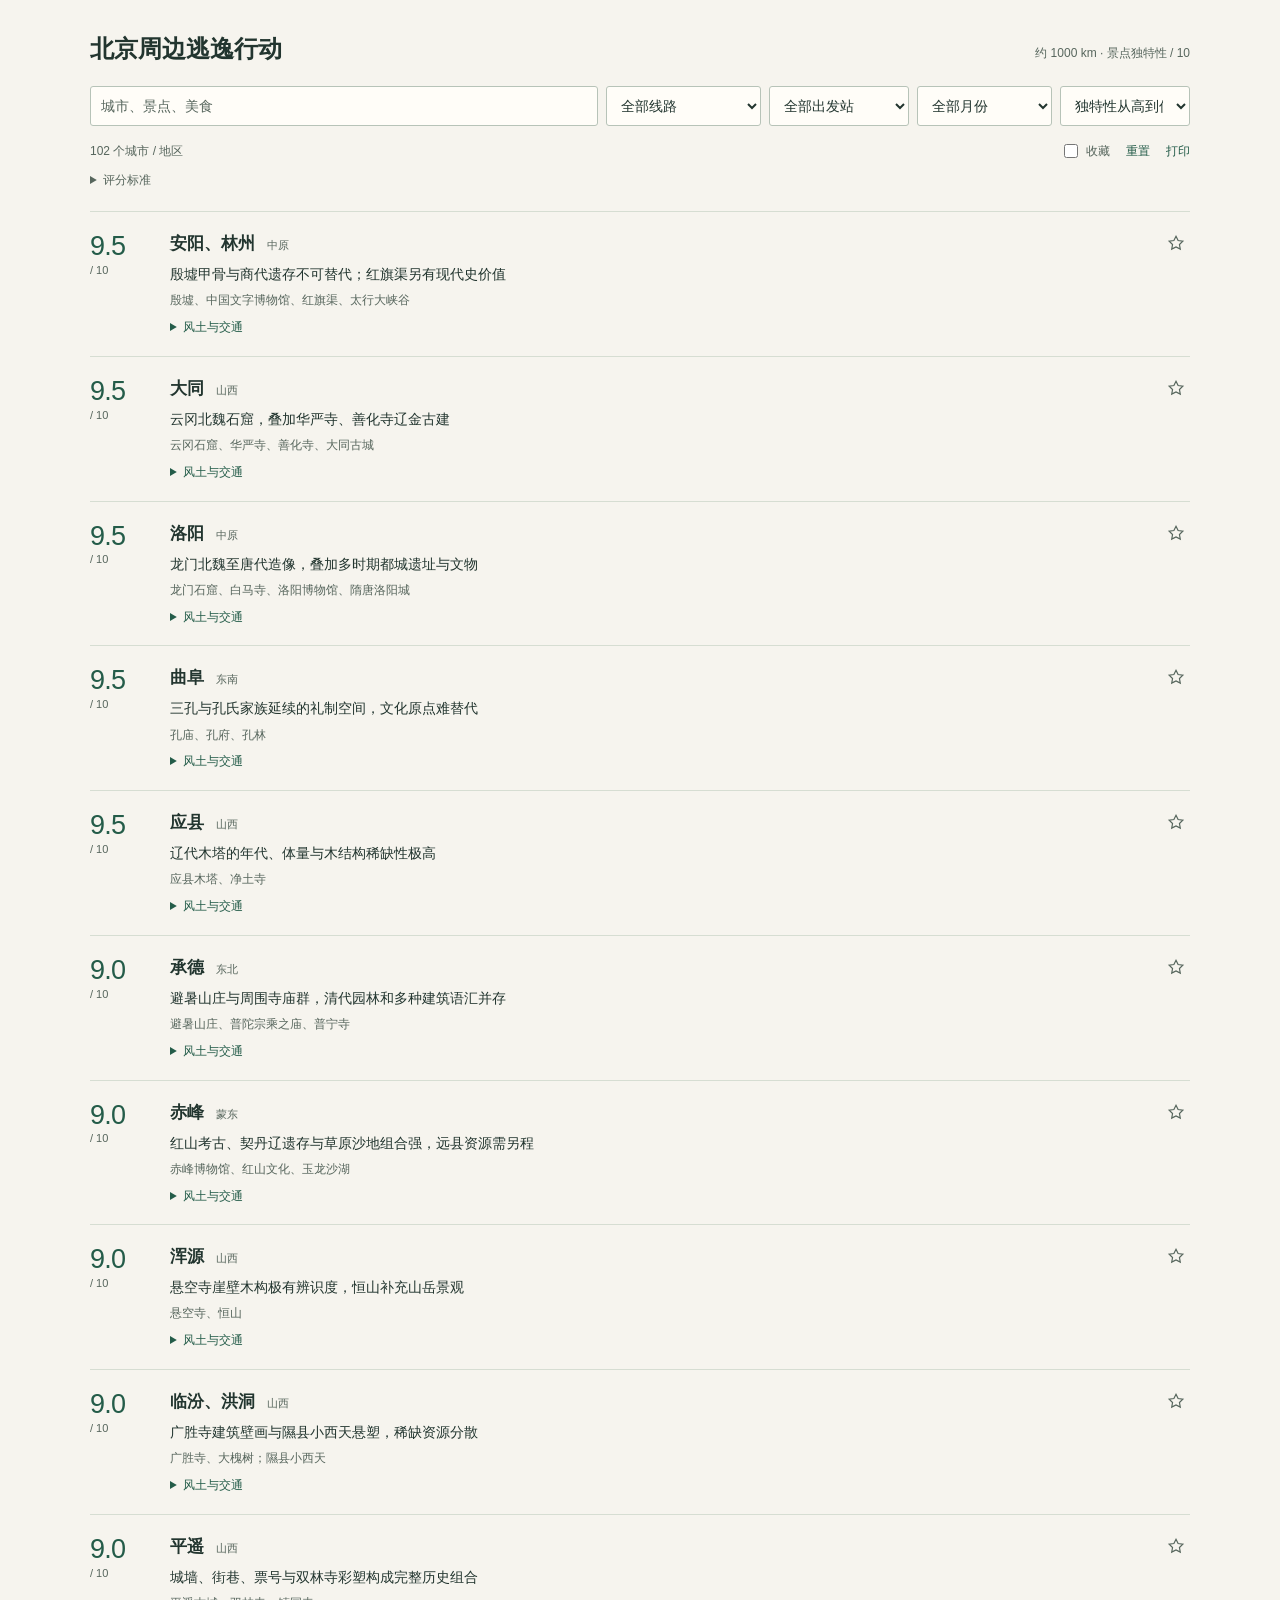
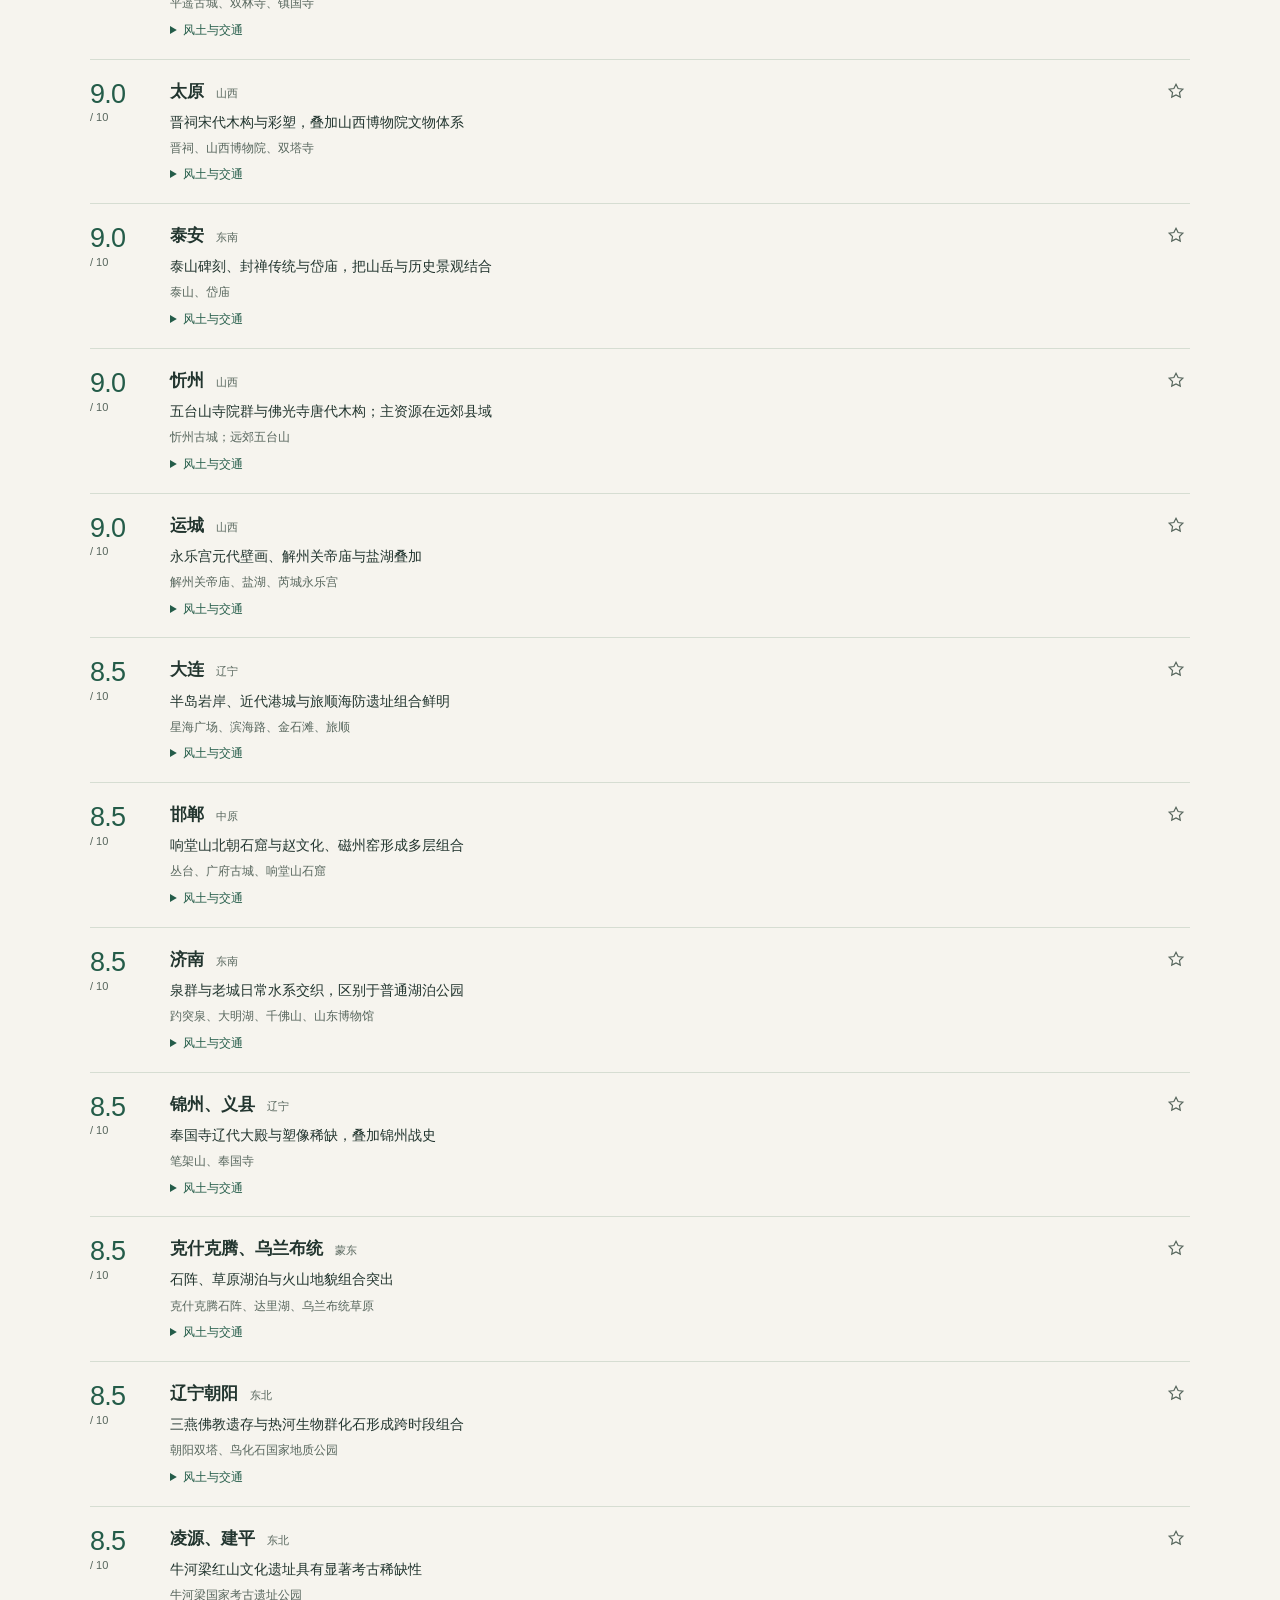
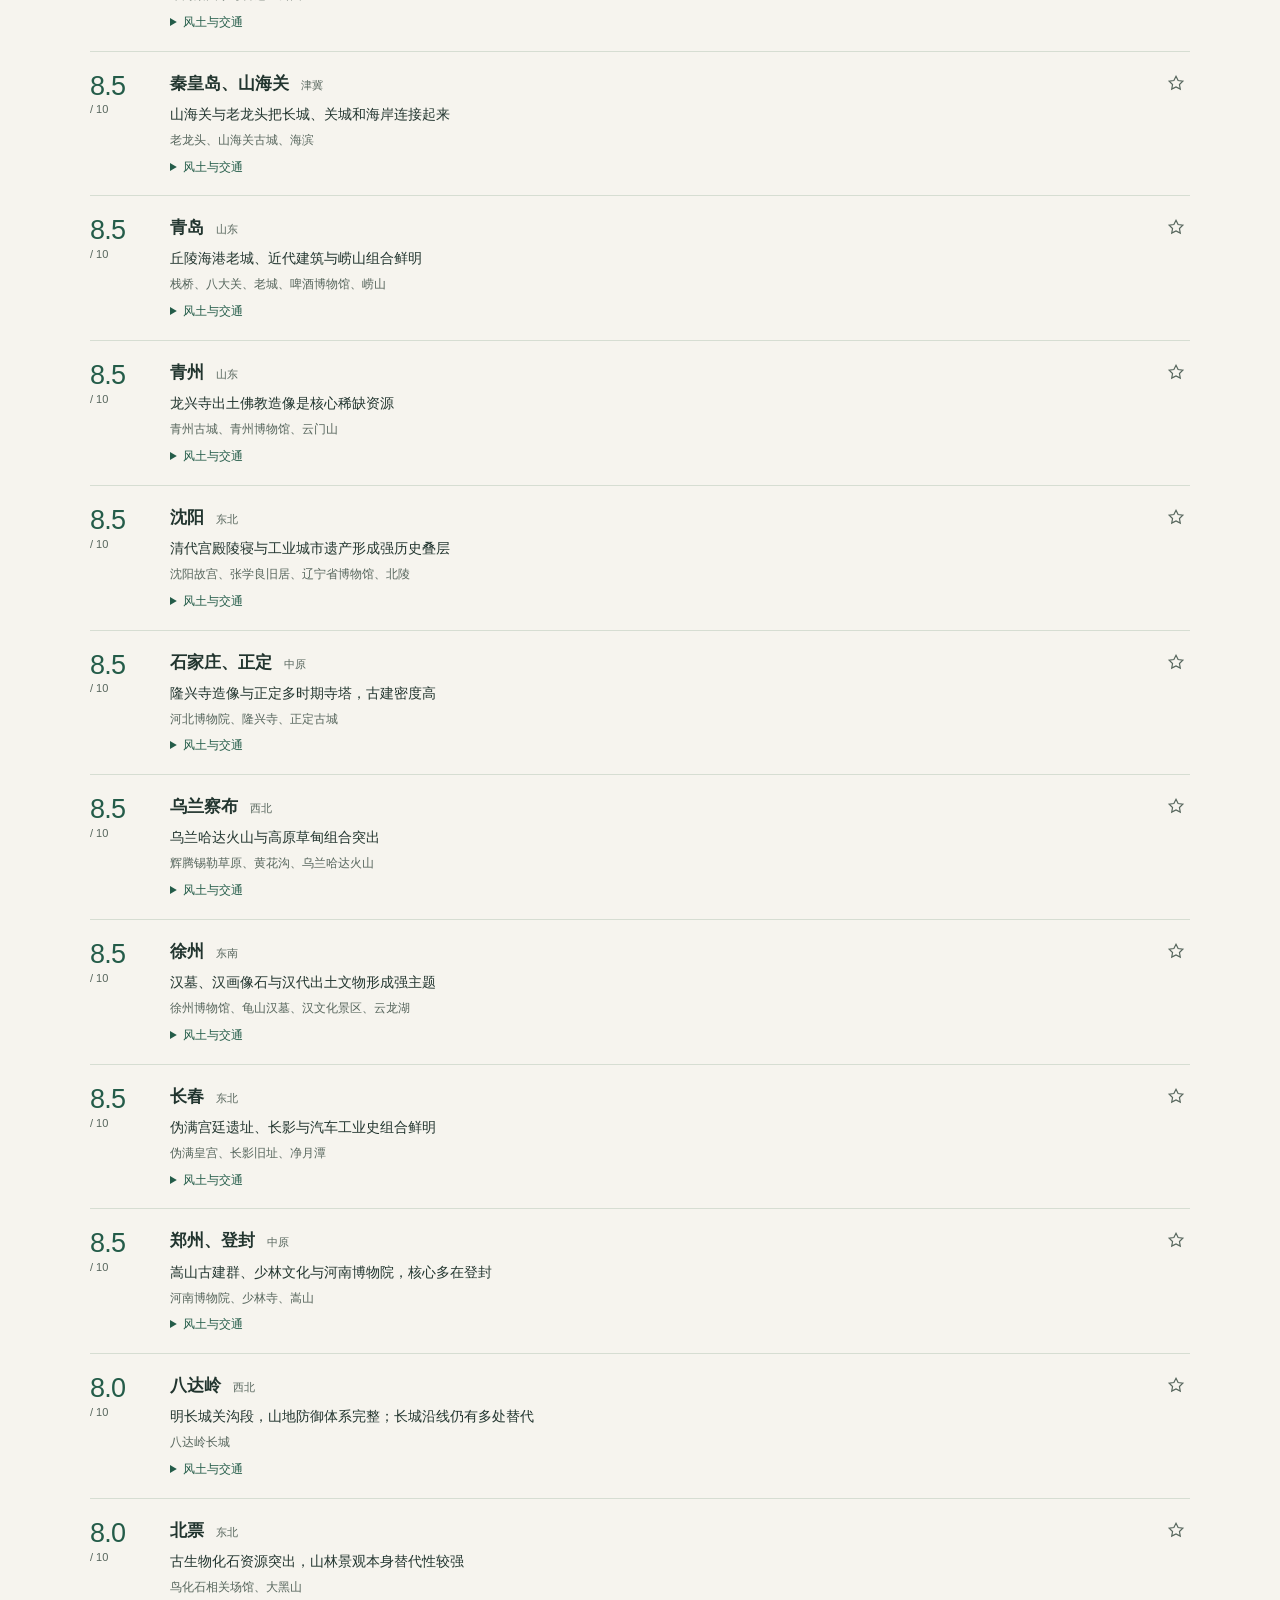
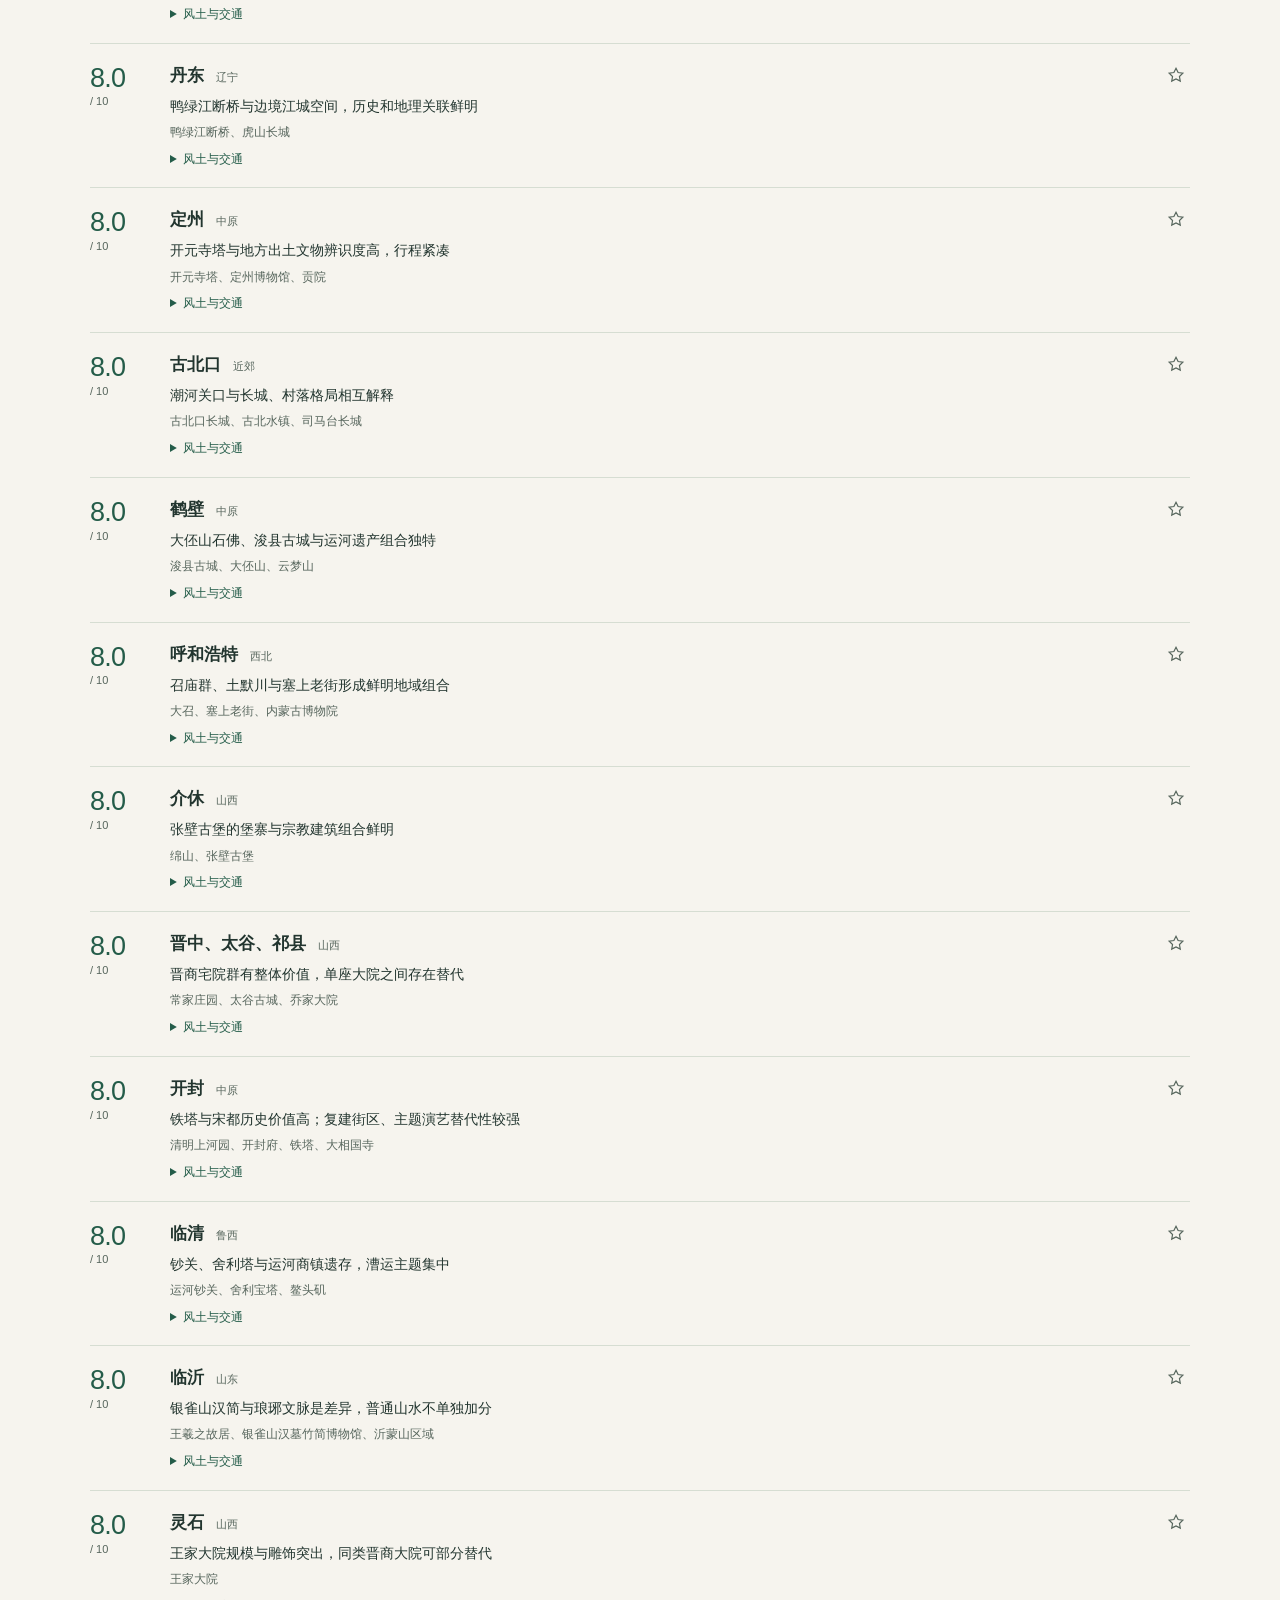
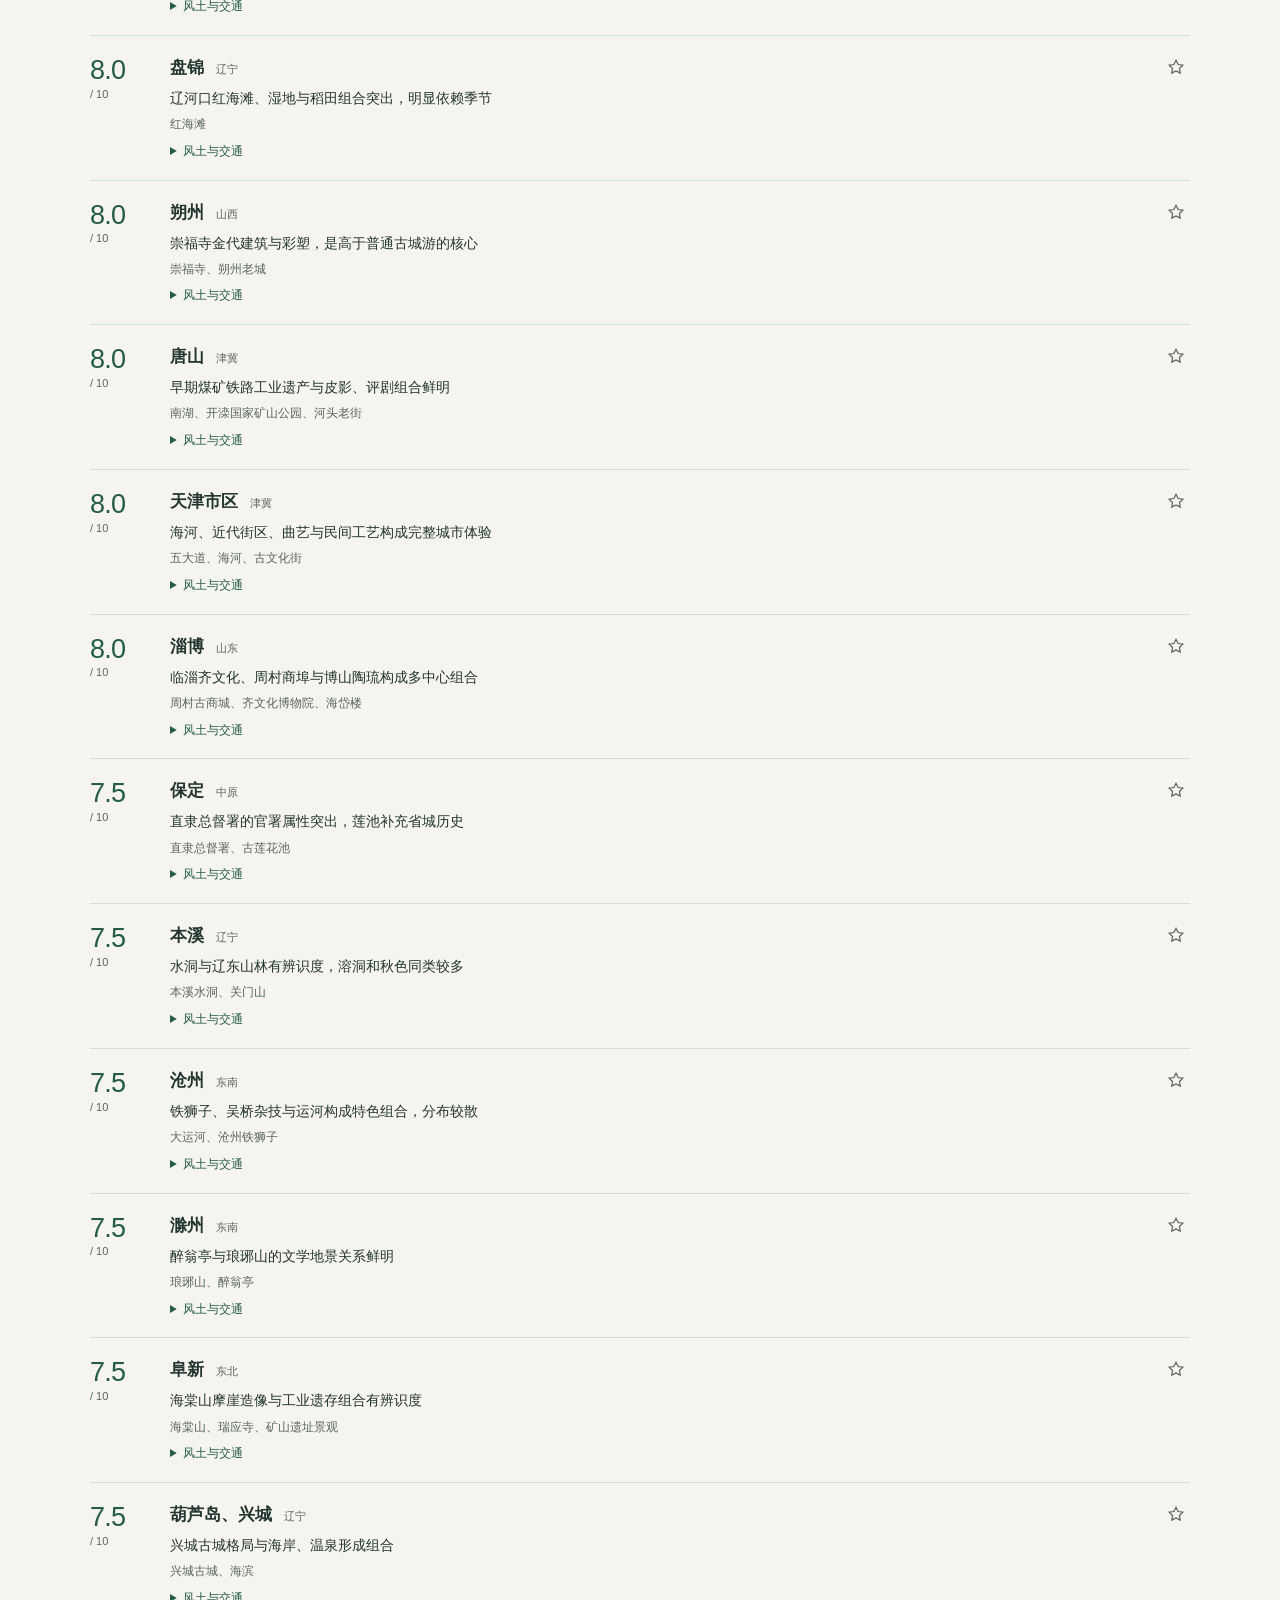
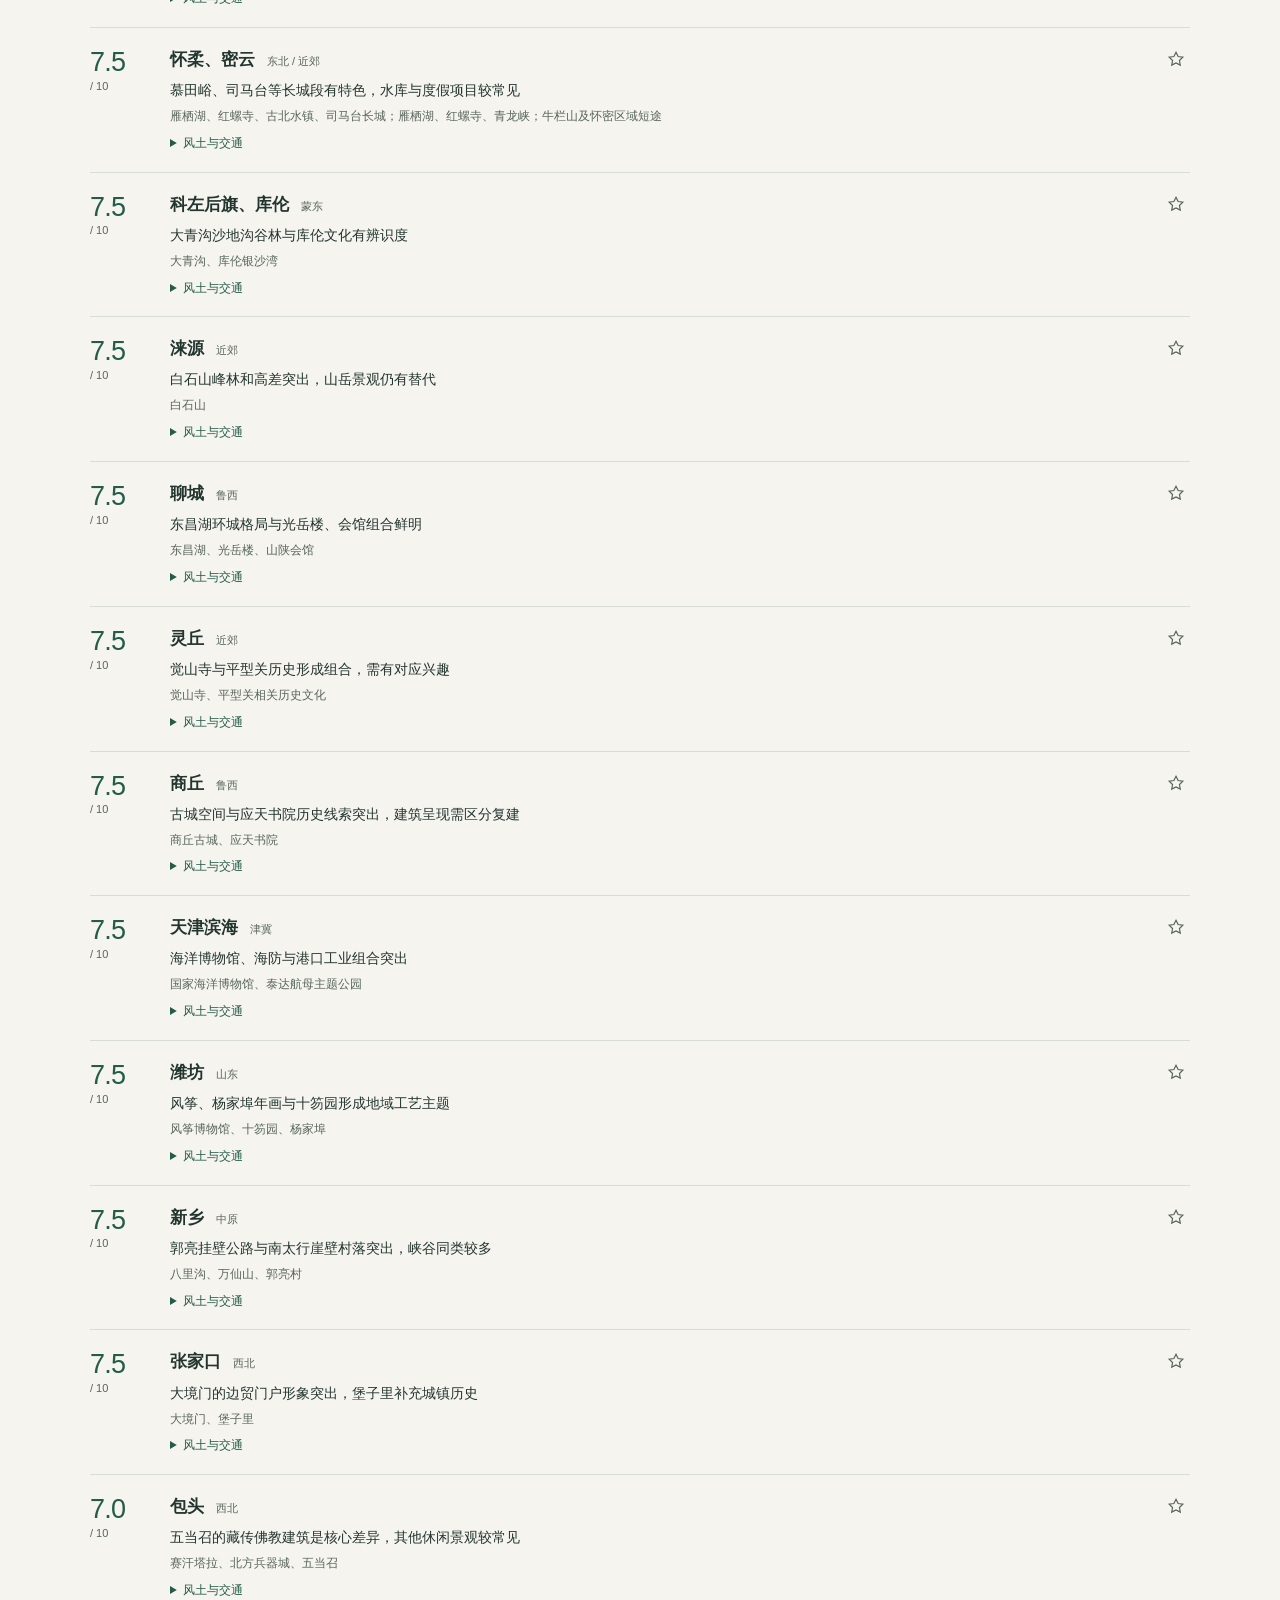
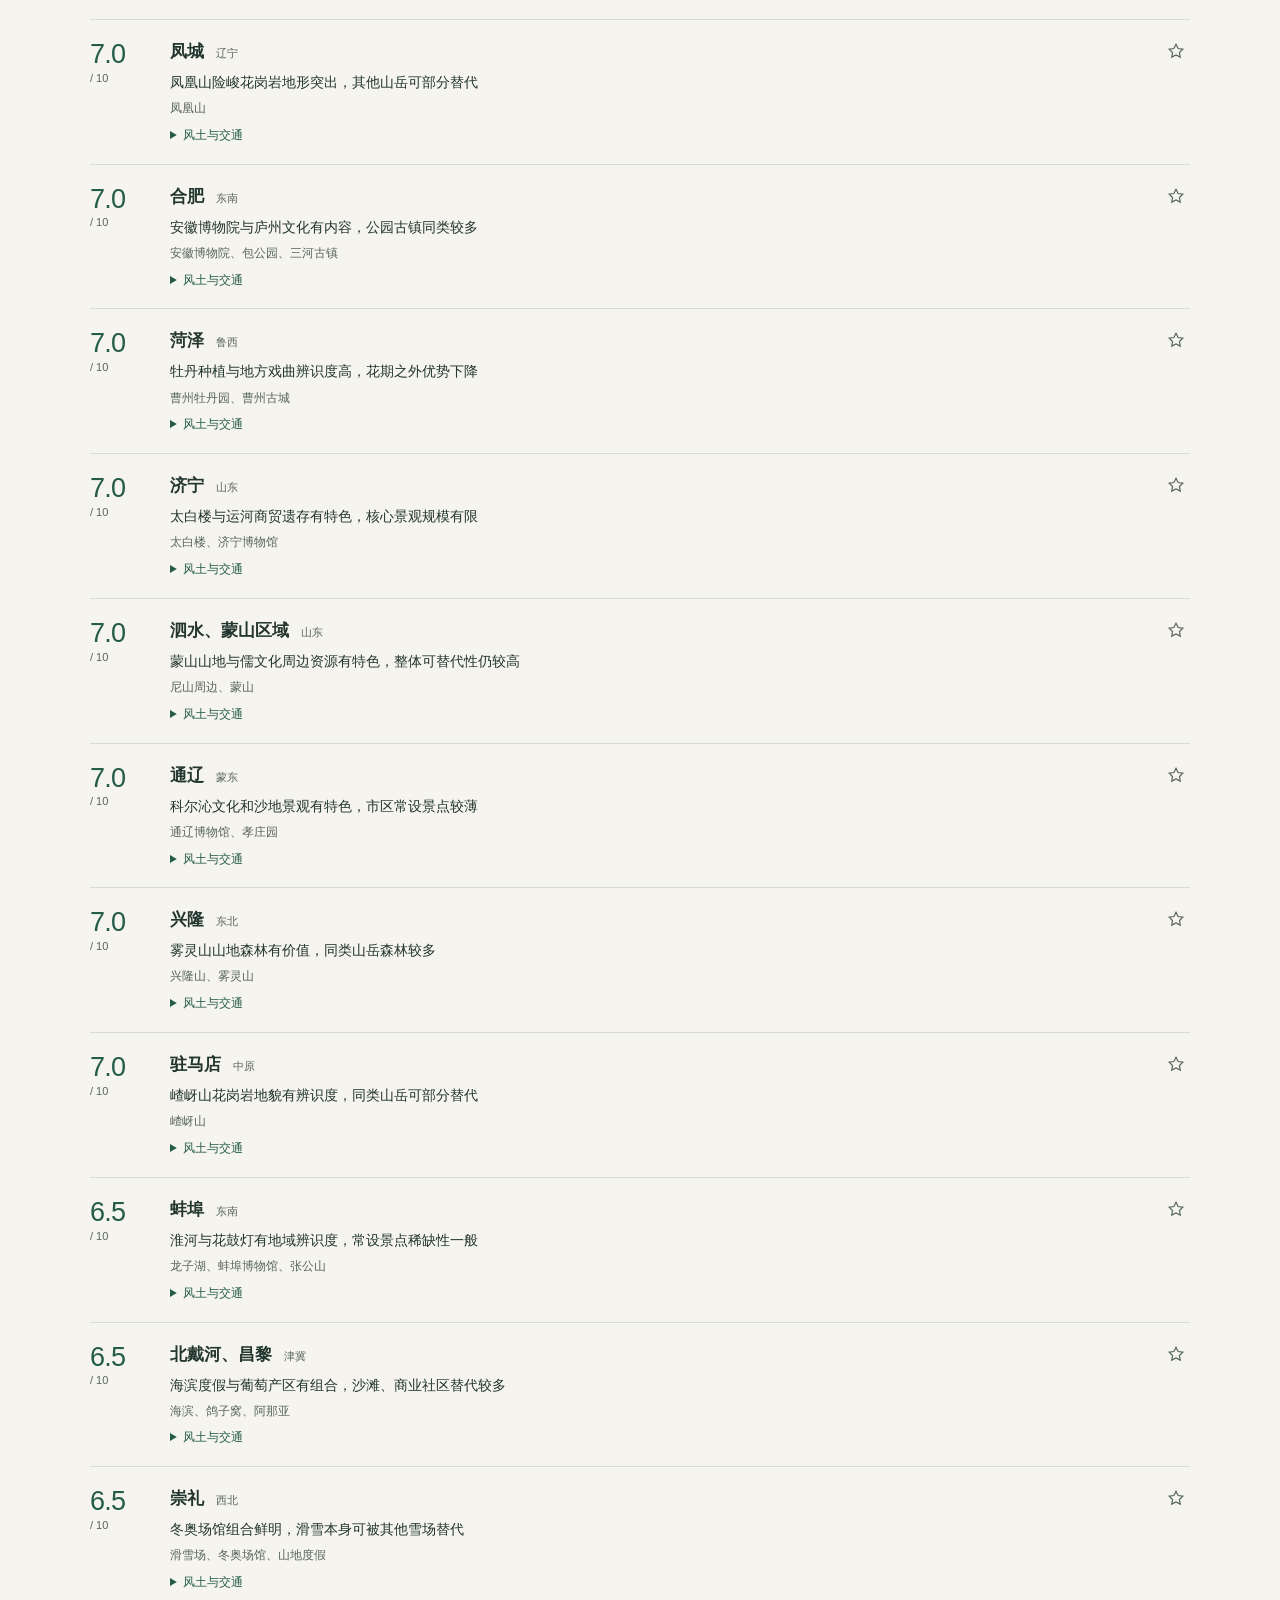
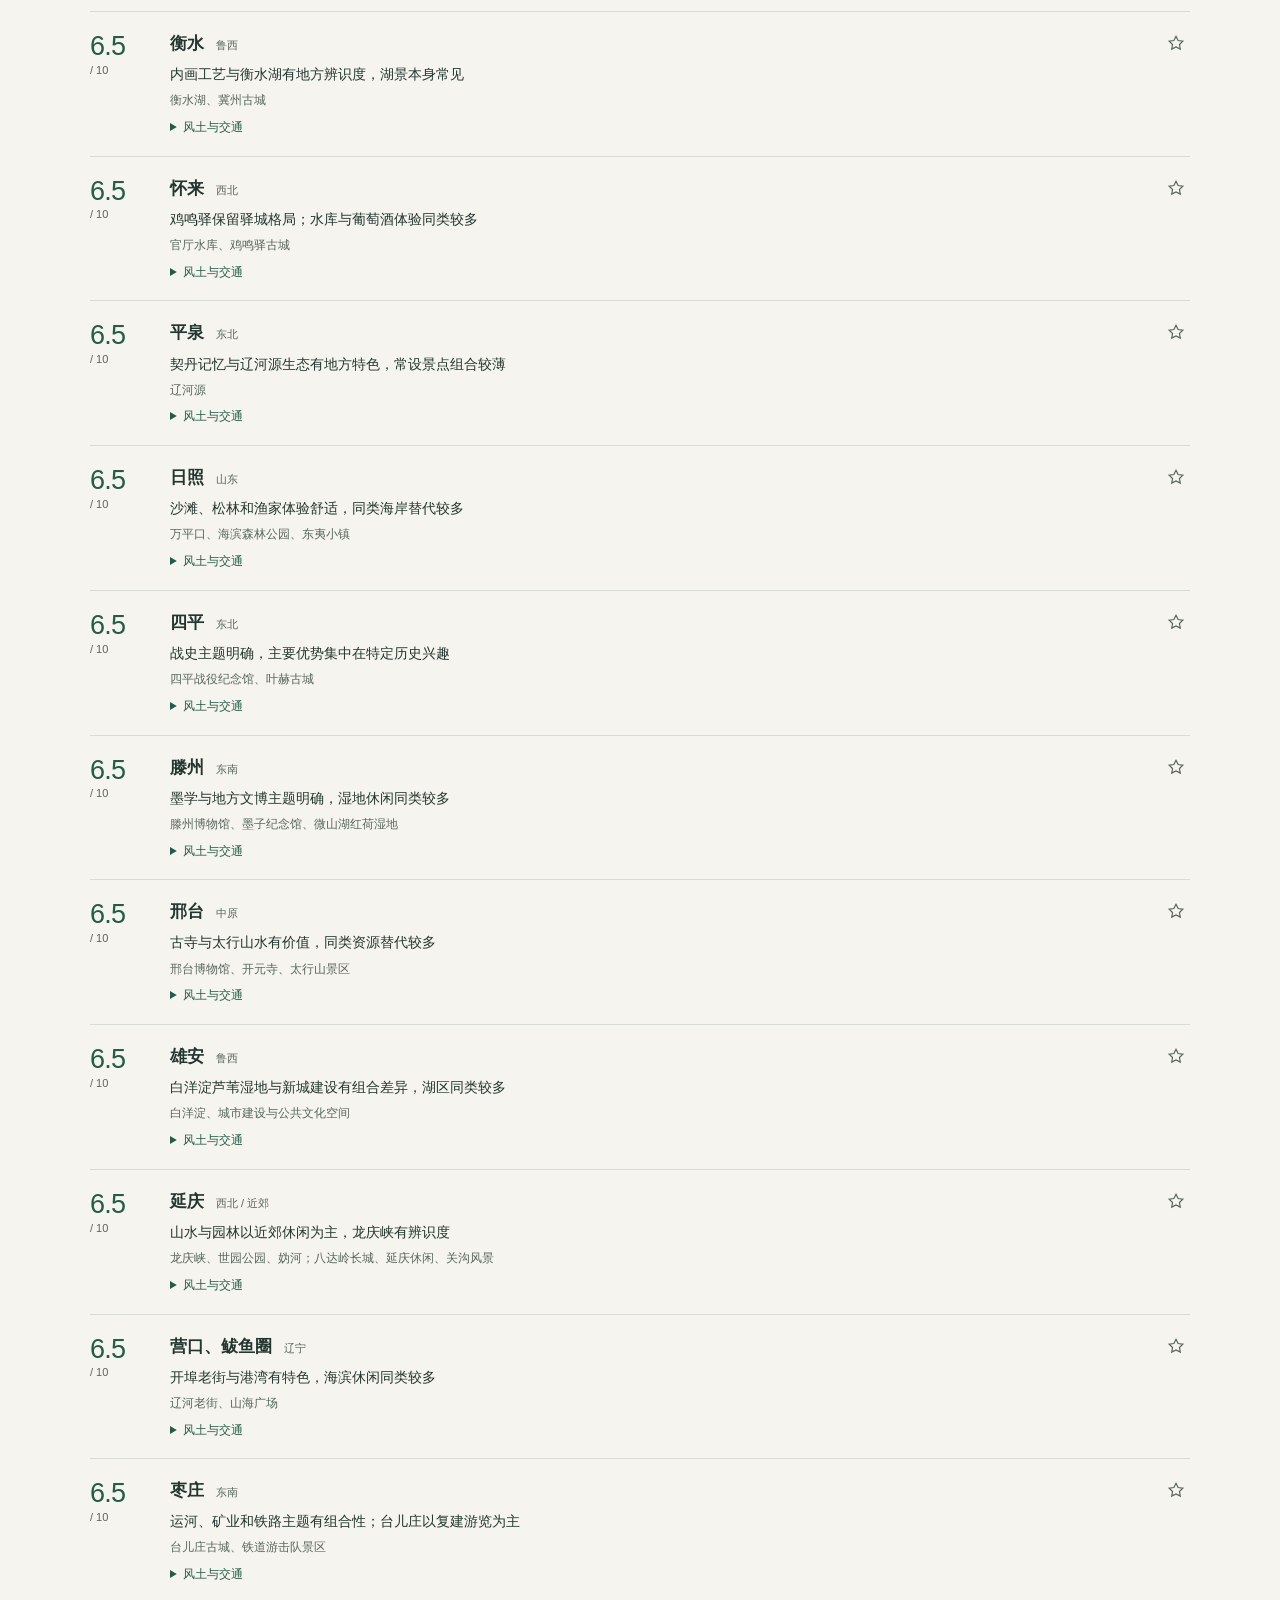
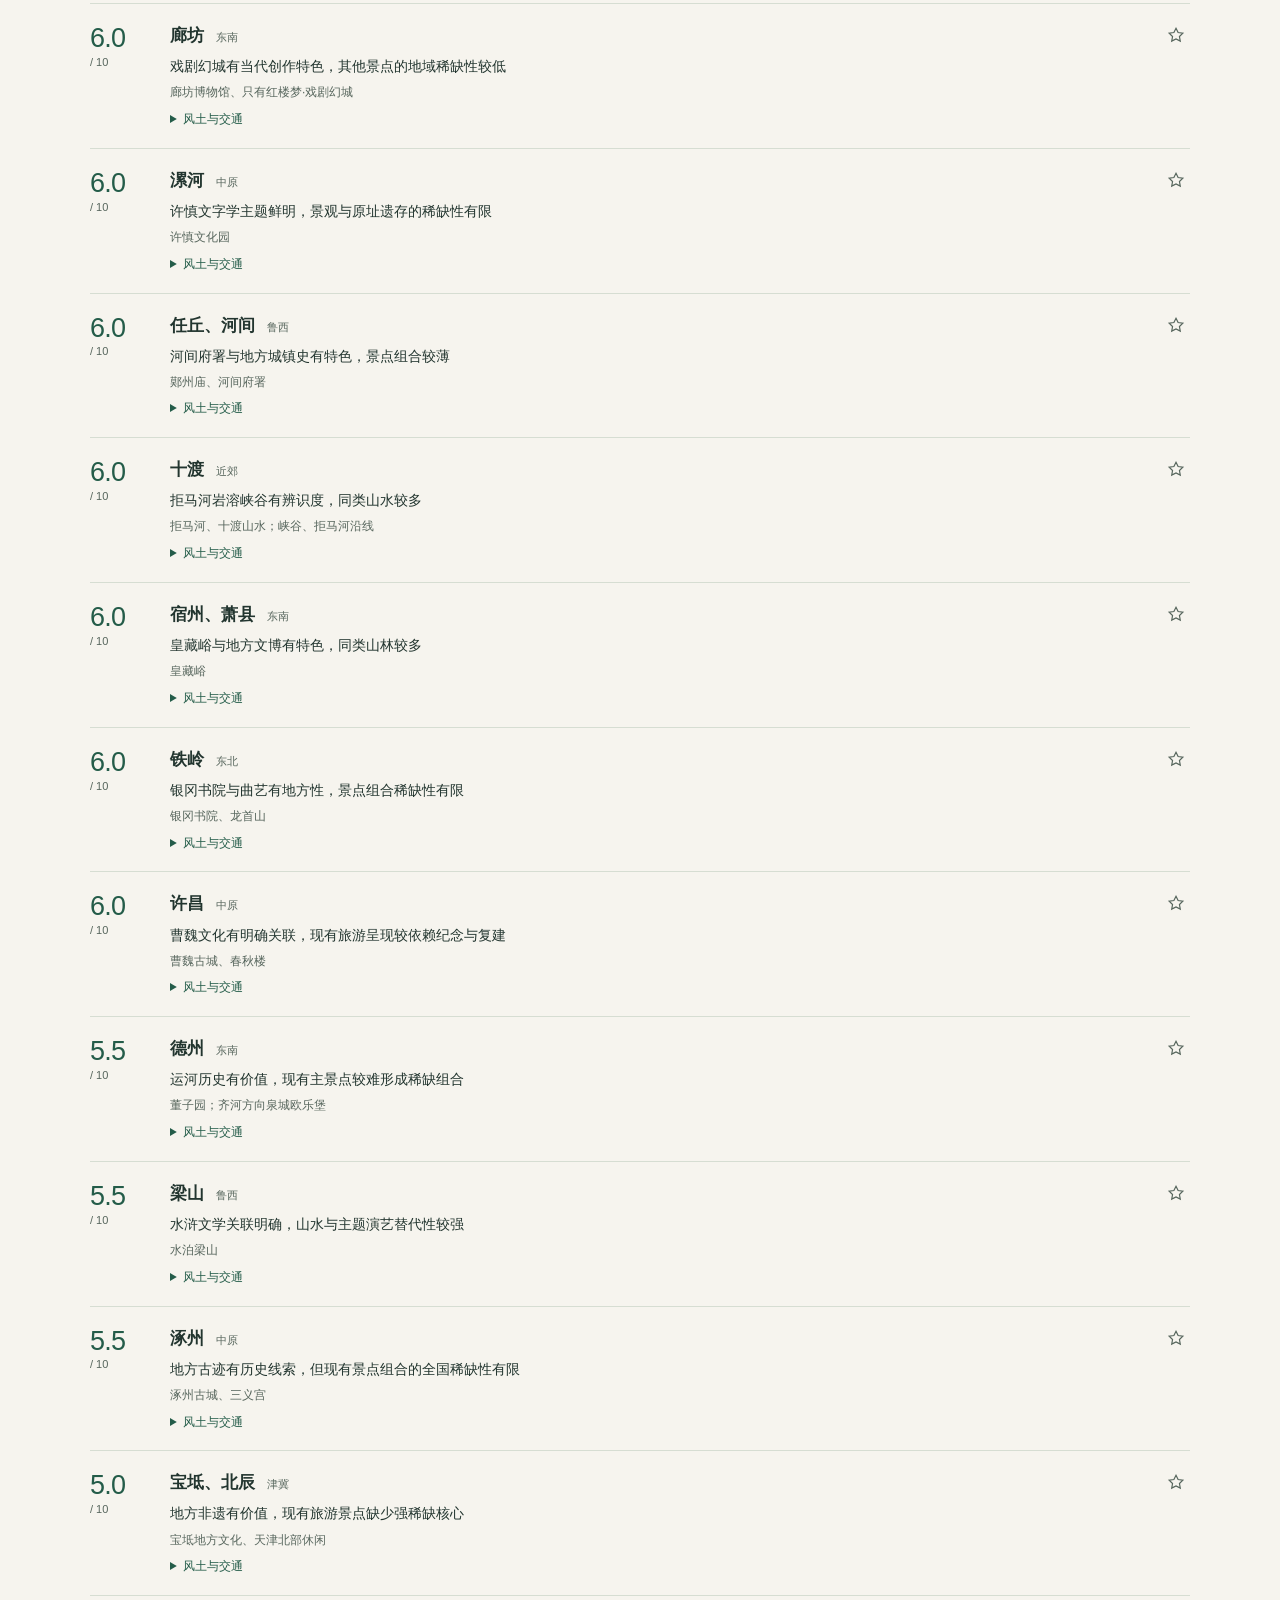
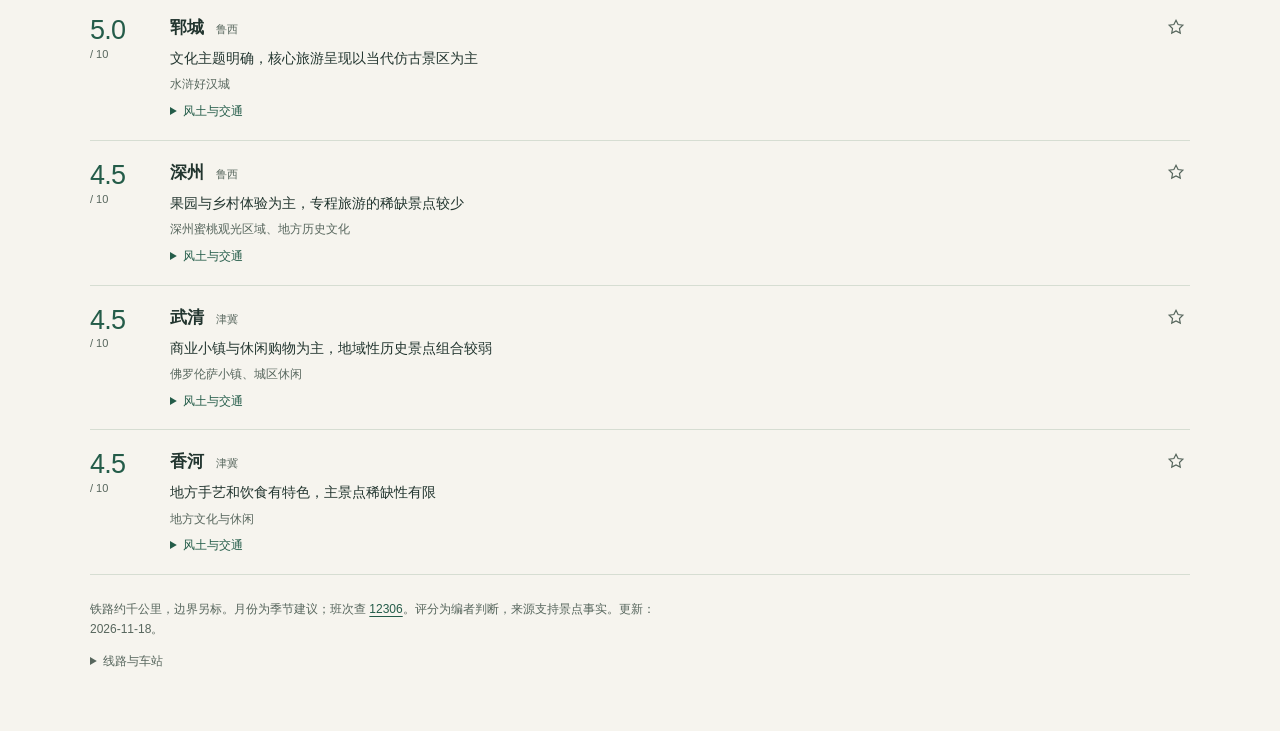
==== 北京铁路旅行清单.html @ 6886456e "Publish Beijing Escape Plan travel guide" ====
<!doctype html>
<html lang="zh-CN"><head><meta charset="utf-8"><meta name="viewport" content="width=device-width,initial-scale=1"><title>北京周边逃逸行动 · 景点评分</title><style>
:root{--paper:#f6f4ee;--ink:#22352f;--muted:#57665d;--line:#d6ddd2;--green:#245c49}*{box-sizing:border-box}body{margin:0;background:var(--paper);color:var(--ink);font:14px/1.65 "Microsoft YaHei","PingFang SC",sans-serif}::selection{background:#c7dfb9}a{color:var(--green);text-underline-offset:3px}button,input,select{font:inherit;color:inherit}button{cursor:pointer}button:focus-visible,a:focus-visible,input:focus-visible,select:focus-visible,summary:focus-visible{outline:2px solid #995024;outline-offset:3px}main{max-width:1160px;padding:32px 30px 60px;margin:auto}header{display:flex;align-items:baseline;justify-content:space-between;gap:12px;margin-bottom:20px}h1{font-size:24px;line-height:1.4;margin:0;font-weight:600}header p{color:var(--muted);font-size:12px;margin:0;white-space:nowrap}.filters{display:grid;grid-template-columns:minmax(180px,1fr) 155px 140px 135px 130px;gap:8px}input,select{width:100%;min-width:0;height:40px;border:1px solid #b7c3b8;border-radius:3px;padding:0 10px;background:#fffdf8}input::placeholder{color:var(--muted)}.bar{display:flex;gap:16px;align-items:center;justify-content:space-between;margin:12px 0 6px;color:var(--muted);font-size:12px}.actions{display:flex;align-items:center;gap:16px;flex-wrap:wrap}.actions button{background:none;border:0;padding:4px 0;color:var(--green)}.actions label{display:flex;align-items:center;gap:5px}.actions input{width:14px;height:14px;accent-color:var(--green)}.method{margin:0 0 20px;color:var(--muted);font-size:12px}.method summary{cursor:pointer;width:fit-content}.method p{max-width:80ch;margin:10px 0}.results{border-top:1px solid var(--line)}.place{display:grid;grid-template-columns:64px minmax(0,1fr) 28px;gap:16px;padding:18px 0;border-bottom:1px solid var(--line)}.score{font-size:27px;line-height:1.25;font-variant-numeric:tabular-nums;letter-spacing:-.03em;color:var(--green)}.score small{display:block;font-size:11px;color:var(--muted);letter-spacing:0}.heading{display:flex;gap:12px;align-items:baseline;flex-wrap:wrap}.heading h2{font-size:17px;margin:0;font-weight:600}.heading span{font-size:11px;color:var(--muted)}.reason{margin:5px 0;color:var(--ink)}.sights{font-size:12px;color:var(--muted);margin:4px 0}.star{border:0;background:none;color:var(--muted);width:28px;height:32px;padding:4px}.star svg{width:18px;height:18px;fill:none;stroke:currentColor;stroke-width:1.6}.star[aria-pressed=true]{color:var(--green)}.star[aria-pressed=true] svg{fill:currentColor}.detail{margin-top:7px;font-size:12px}.detail>summary{color:var(--green);cursor:pointer;width:fit-content}.facts{display:grid;grid-template-columns:1fr 1fr;gap:12px 24px;margin:14px 0}.facts div{min-width:0}.facts dt{color:var(--muted);margin-bottom:3px;font-size:11px}.facts dd{margin:0}.transport{padding:10px 0;border-top:1px solid var(--line);color:var(--muted)}.transport p{margin:4px 0}.refs{margin:10px 0 0;color:var(--muted)}.refs a{margin-right:12px;display:inline-block}.edge{color:#874b26}.empty{padding:40px 0;text-align:center;color:var(--muted)}footer{font-size:12px;color:var(--muted);margin-top:25px}footer details{margin-top:12px}footer summary{cursor:pointer;width:fit-content}.station-list{display:grid;grid-template-columns:1fr 1fr;gap:10px 24px;margin:15px 0}footer p{max-width:85ch}.route-line{margin:10px 0}.route-line strong{display:block}button,summary{touch-action:manipulation}[hidden]{display:none!important}
@media(max-width:850px){.filters{grid-template-columns:repeat(2,minmax(0,1fr))}.filters input{grid-column:1/-1}.filters select:last-child{grid-column:1/-1}.bar{align-items:start}.actions{gap:10px}main{padding:24px 20px 40px}}
@media(max-width:520px){main{padding:20px 16px 35px}header{display:block}h1{font-size:21px}header p{margin-top:5px}.place{grid-template-columns:45px minmax(0,1fr) 24px;gap:10px;padding:16px 0}.score{font-size:24px}.heading h2{font-size:16px}.heading{gap:4px 10px}.reason{font-size:13px}.facts,.station-list{grid-template-columns:1fr}.bar{gap:8px;flex-wrap:wrap}.actions{gap:12px}.sights{line-height:1.8}}
@media print{main{padding:0}.filters,.bar,.star,.method{display:none}.place{break-inside:avoid}.score{font-size:22px}.detail{font-size:11px}footer{font-size:10px}body{background:#fff}}
</style></head><body><main><header><h1>北京周边逃逸行动</h1><p>约 1000 km · 景点独特性 / 10</p></header>
<div class="filters"><input id="q" type="search" aria-label="搜索城市、景点、美食" placeholder="城市、景点、美食"><select id="route" aria-label="线路"><option value="">全部线路</option></select><select id="station" aria-label="北京出发站"><option value="">全部出发站</option></select><select id="month" aria-label="建议出游月份"><option value="">全部月份</option></select><select id="sort" aria-label="排序"><option value="score">独特性从高到低</option><option value="route">按线路排列</option><option value="name">按城市名称</option></select></div>
<div class="bar"><span id="count" role="status" aria-live="polite" tabindex="-1"></span><div class="actions"><label><input id="saved" type="checkbox">收藏</label><button id="reset">重置</button><button id="print">打印</button></div></div>
<details class="method"><summary>评分标准</summary><p>主观评分：看景点稀缺性、原真性与地域辨识度。9—10：很难替代；7—8.5：特色鲜明；5—6.5：同类较多；低于 5：以通用休闲为主。评价范围为本条所列景点，含注明的远郊县域。</p></details>
<div class="results" id="results"></div>
<footer><p>铁路约千公里，边界另标。月份为季节建议；班次查 <a href="https://www.12306.cn/" target="_blank" rel="noopener">12306</a>。评分为编者判断，来源支持景点事实。更新：2026-11-18。</p><details><summary>线路与车站</summary><div id="route-guide"></div><div class="station-list" id="station-guide"></div></details></footer></main>
<script>
const DATA={"updated":"2026-11-18","entries":[{"id":"八达岭","name":"八达岭","aliases":["八达岭"],"score":8.0,"reason":"明长城关沟段，山地防御体系完整；长城沿线仍有多处替代","sights":"八达岭长城","stations":["北京北","清河"],"routes":[0],"stops":["八达岭长城"],"tags":["长城"],"note":"","edge":"","months":[4,5,9,10],"zone":"燕山","fields":{"geo":"关沟山地通道","history":"明长城关隘体系","culture":"","custom":"","food":""},"refs":[["长城历史与文化价值 · 联合国教科文组织","https://whc.unesco.org/en/list/438"]]},{"id":"延庆","name":"延庆","aliases":["延庆","八达岭、延庆"],"score":6.5,"reason":"山水与园林以近郊休闲为主，龙庆峡有辨识度","sights":"龙庆峡、世园公园、妫河；八达岭长城、延庆休闲、关沟风景","stations":["北京北","清河","北京丰台"],"routes":[0,10],"stops":["延庆站 · 京张支线","南口起乘 S2，或京张高铁"],"tags":["山水","长城"],"note":"S2 与高铁的车站、票制不同。","edge":"","months":[4,5,6,9,10],"zone":"燕山","fields":{"geo":"山间盆地与妫水河","history":"长城边地、交通通道与近代京张铁路","culture":"","custom":"","food":""},"refs":[["长城历史与文化价值 · 联合国教科文组织","https://whc.unesco.org/en/list/438"]]},{"id":"怀来","name":"怀来","aliases":["怀来"],"score":6.5,"reason":"鸡鸣驿保留驿城格局；水库与葡萄酒体验同类较多","sights":"官厅水库、鸡鸣驿古城","stations":["北京北","清河"],"routes":[0],"stops":["东花园北、怀来"],"tags":["山水","古城"],"note":"景点分散，按目的地选择下车站。","edge":"","months":[5,6,9,10],"zone":"张北","fields":{"geo":"洋河、桑干河汇入官厅水库一带","history":"鸡鸣驿是观察驿传、商旅行路的入口","culture":"","custom":"","food":"怀涿葡萄酒"},"refs":[["怀涿盆地葡萄酒产区 · 工业和信息化部","https://www.miit.gov.cn/zwgk/zcwj/wjfb/tz/art/2025/art_9649be20ff964d0cb8b1b8eaed818ca4.html"],["张家口各县食品类非遗展销 · 长城网","https://zjk.hebccw.cn/system/2025/09/09/102102168.shtml"]]},{"id":"张家口","name":"张家口","aliases":["张家口"],"score":7.5,"reason":"大境门的边贸门户形象突出，堡子里补充城镇历史","sights":"大境门、堡子里","stations":["北京北","清河"],"routes":[0],"stops":["张家口"],"tags":["长城","古城"],"note":"","edge":"","months":[6,7,8,9],"zone":"张北","fields":{"geo":"坝上高原与坝下河谷相接","history":"大境门与边贸、长城沿线交流密切相关","culture":"","custom":"蔚县剪纸、打树花（蔚县）","food":"莜面、羊肉"},"refs":[["张家口各县食品类非遗展销 · 长城网","https://zjk.hebccw.cn/system/2025/09/09/102102168.shtml"],["河北非遗项目及所属县域 · 河北省文旅厅","https://whly.hebei.gov.cn/c/2019-10-09/558916.html"]]},{"id":"崇礼","name":"崇礼","aliases":["崇礼"],"score":6.5,"reason":"冬奥场馆组合鲜明，滑雪本身可被其他雪场替代","sights":"滑雪场、冬奥场馆、山地度假","stations":["北京北","清河"],"routes":[0],"stops":["太子城、崇礼 · 支线"],"tags":["滑雪","山水"],"note":"","edge":"","months":[1,2,3,6,7,8,12],"zone":"张北","fields":{"geo":"坝上坝下过渡山地","history":"传统山地村落与冬奥建设","culture":"冬奥场馆、山地运动","custom":"","food":""},"refs":[["张家口各县食品类非遗展销 · 长城网","https://zjk.hebccw.cn/system/2025/09/09/102102168.shtml"]]},{"id":"乌兰察布","name":"乌兰察布","aliases":["乌兰察布"],"score":8.5,"reason":"乌兰哈达火山与高原草甸组合突出","sights":"辉腾锡勒草原、黄花沟、乌兰哈达火山","stations":["北京北","清河"],"routes":[0],"stops":["乌兰察布"],"tags":["草原","山水"],"note":"草原、火山远离市区，需安排汽车段。","edge":"","months":[6,7,8,9],"zone":"蒙中","fields":{"geo":"高原草甸、火山与湖盆并存","history":"察哈尔文化与走西口带来的农牧交流","culture":"","custom":"莜面制作","food":"莜面、丰镇月饼、卓资熏鸡"},"refs":[["乌兰察布莜面、月饼与烧麦 · 内蒙古新闻网","https://m.nmgnews.com.cn/msxw/system/2025/03/24/030120000.shtml"],["内蒙古十二盟市风味 · 人民网","https://nm.people.com.cn/n2/2020/0728/c196667-34188354.html"]]},{"id":"呼和浩特","name":"呼和浩特","aliases":["呼和浩特"],"score":8.0,"reason":"召庙群、土默川与塞上老街形成鲜明地域组合","sights":"大召、塞上老街、内蒙古博物院","stations":["北京北","清河"],"routes":[0],"stops":["呼和浩特东、呼和浩特"],"tags":["古建","博物馆"],"note":"","edge":"","months":[5,6,7,8,9,10],"zone":"蒙中","fields":{"geo":"大青山南麓、土默川平原","history":"归化城、绥远城与边地商贸","culture":"召庙文化与农牧交往","custom":"烧麦早餐、奶茶食俗","food":"烧麦、羊杂、焙子、奶茶"},"refs":[["青城美食分类 · 呼和浩特日报","https://static.0471tv.org.cn/rb/pc/con/202306/27/content_30345.html"]]},{"id":"包头","name":"包头","aliases":["包头"],"score":7.0,"reason":"五当召的藏传佛教建筑是核心差异，其他休闲景观较常见","sights":"赛汗塔拉、北方兵器城、五当召","stations":["北京北","清河"],"routes":[0],"stops":["包头、包头东"],"tags":["草原","古建","博物馆"],"note":"五当召在远郊，需另行接驳。","edge":"","months":[5,6,7,8,9],"zone":"蒙中","fields":{"geo":"阴山南侧、黄河沿岸","history":"东河老城、商贸通道与现代工业建设","culture":"黄河商贸与工业城市","custom":"老茶汤制作","food":"老茶汤、莜面"},"refs":[["内蒙古十二盟市风味 · 人民网","https://nm.people.com.cn/n2/2020/0728/c196667-34188354.html"]]},{"id":"大同","name":"大同","aliases":["大同"],"score":9.5,"reason":"云冈北魏石窟，叠加华严寺、善化寺辽金古建","sights":"云冈石窟、华严寺、善化寺、大同古城","stations":["北京北","清河","北京西","北京丰台"],"routes":[1],"stops":["大同南"],"tags":["古建","石窟","古城"],"note":"","edge":"","months":[5,6,7,8,9,10],"zone":"晋地","fields":{"geo":"晋北盆地","history":"北魏平城与辽金西京","culture":"北朝佛教造像、辽金寺院艺术","custom":"","food":"刀削面、什锦火锅、盐煎羊肉"},"refs":[["云冈佛教艺术 · 联合国教科文组织","https://whc.unesco.org/en/list/1039/"],["晋北非遗美食与文化景观 · 大同市文旅局","https://www.dt.gov.cn/dtszf/bumdtq/202602/929149a1788143308ab996ea455fe52e.shtml"]]},{"id":"浑源","name":"浑源","aliases":["浑源"],"score":9.0,"reason":"悬空寺崖壁木构极有辨识度，恒山补充山岳景观","sights":"悬空寺、恒山","stations":["北京北","清河","北京西","北京丰台"],"routes":[1],"stops":["大同等站转汽车"],"tags":["古建","山水"],"note":"浑源不在大同市区，需县际汽车接驳。","edge":"","months":[5,6,9,10],"zone":"晋地","fields":{"geo":"恒山山麓盆地","history":"悬空寺、恒山与浑源古城形成山城寺相连格局","culture":"","custom":"","food":"浑源凉粉"},"refs":[["晋北非遗美食与文化景观 · 大同市文旅局","https://www.dt.gov.cn/dtszf/bumdtq/202602/929149a1788143308ab996ea455fe52e.shtml"]]},{"id":"应县","name":"应县","aliases":["应县"],"score":9.5,"reason":"辽代木塔的年代、体量与木结构稀缺性极高","sights":"应县木塔、净土寺","stations":["北京北","清河","北京西","北京丰台"],"routes":[1],"stops":["应县西"],"tags":["古建"],"note":"","edge":"","months":[5,6,9,10],"zone":"晋地","fields":{"geo":"桑干河流域平原与恒山北麓山地相接","history":"木塔是理解辽代木构的重要实物","culture":"","custom":"","food":""},"refs":[["应县木塔结构 · 中科院力学所","https://imech.cas.cn/science/lxyd/syjh/202505/t20250519_7689883.html"],["晋北非遗美食与文化景观 · 大同市文旅局","https://www.dt.gov.cn/dtszf/bumdtq/202602/929149a1788143308ab996ea455fe52e.shtml"]]},{"id":"朔州","name":"朔州","aliases":["朔州"],"score":8.0,"reason":"崇福寺金代建筑与彩塑，是高于普通古城游的核心","sights":"崇福寺、朔州老城","stations":["北京北","清河","北京西","北京丰台"],"routes":[1],"stops":["朔州东"],"tags":["古建","古城"],"note":"","edge":"","months":[5,6,7,8,9,10],"zone":"晋地","fields":{"geo":"晋北盆地与山地交错","history":"崇福寺与长城边塞遗存可联系起来看","culture":"","custom":"","food":"莜面"},"refs":[["晋北非遗美食与文化景观 · 大同市文旅局","https://www.dt.gov.cn/dtszf/bumdtq/202602/929149a1788143308ab996ea455fe52e.shtml"]]},{"id":"忻州","name":"忻州","aliases":["忻州"],"score":9.0,"reason":"五台山寺院群与佛光寺唐代木构；主资源在远郊县域","sights":"忻州古城；远郊五台山","stations":["北京北","清河","北京西","北京丰台"],"routes":[1],"stops":["忻州西"],"tags":["古城","古建","山水"],"note":"","edge":"","months":[5,6,7,8,9],"zone":"晋地","fields":{"geo":"忻定盆地向北接雁门通道","history":"边关、古城与佛教名山是三条不同线索","culture":"","custom":"五台山朝山传统","food":""},"refs":[["晋北非遗美食与文化景观 · 大同市文旅局","https://www.dt.gov.cn/dtszf/bumdtq/202602/929149a1788143308ab996ea455fe52e.shtml"],["五台山文化景观 · 联合国教科文组织","https://whc.unesco.org/en/list/1279"]]},{"id":"太原","name":"太原","aliases":["太原"],"score":9.0,"reason":"晋祠宋代木构与彩塑，叠加山西博物院文物体系","sights":"晋祠、山西博物院、双塔寺","stations":["北京北","清河","北京西","北京丰台"],"routes":[1],"stops":["太原南、太原"],"tags":["古建","博物馆"],"note":"晋祠位于远郊，留足交通时间。","edge":"","months":[4,5,6,9,10],"zone":"晋地","fields":{"geo":"汾河贯穿盆地","history":"晋阳古城与后来的府城","culture":"宋塑、山西出土文物","custom":"元宵灯会","food":"头脑、老鼠窟元宵、蒸饺"},"refs":[["太原非遗美食与元宵线路 · 政府转载山西日报","https://www.jcgov.gov.cn/dtxx/sxyw/202603/t20260302_2325524.shtml"]]},{"id":"晋中、太谷、祁县","name":"晋中、太谷、祁县","aliases":["晋中、太谷、祁县"],"score":8.0,"reason":"晋商宅院群有整体价值，单座大院之间存在替代","sights":"常家庄园、太谷古城、乔家大院","stations":["北京北","清河","北京西","北京丰台"],"routes":[1],"stops":["晋中、太谷西、祁县东等"],"tags":["古建","古城"],"note":"几个县市分散，按景点选择下车站。","edge":"","months":[4,5,9,10],"zone":"晋地","fields":{"geo":"太原盆地南部","history":"明清晋商、商号和家族宅院","culture":"","custom":"太谷饼制作、晋中花馍","food":"太谷饼"},"refs":[["晋中面食与花馍礼俗 · 文化和旅游部","https://zhuanti.mct.gov.cn/fymstslvxlzs/xl_detail/9672.html"]]},{"id":"平遥","name":"平遥","aliases":["平遥"],"score":9.0,"reason":"城墙、街巷、票号与双林寺彩塑构成完整历史组合","sights":"平遥古城、双林寺、镇国寺","stations":["北京北","清河","北京西","北京丰台"],"routes":[1],"stops":["平遥古城"],"tags":["古城","古建"],"note":"","edge":"","months":[4,5,9,10],"zone":"晋地","fields":{"geo":"晋中盆地中的城墙县城","history":"明清县城格局与票号金融史","culture":"票号金融、彩塑、漆艺","custom":"推光漆器","food":"平遥牛肉、碗托"},"refs":[["平遥古城 · UNESCO","https://whc.unesco.org/en/list/812/"],["平遥推光漆器 · 中国非物质文化遗产网","https://www.ihchina.cn/Article/Index/detail?id=14359"],["晋中面食与花馍礼俗 · 文化和旅游部","https://zhuanti.mct.gov.cn/fymstslvxlzs/xl_detail/9672.html"]]},{"id":"介休","name":"介休","aliases":["介休"],"score":8.0,"reason":"张壁古堡的堡寨与宗教建筑组合鲜明","sights":"绵山、张壁古堡","stations":["北京北","清河","北京西","北京丰台"],"routes":[1],"stops":["介休东"],"tags":["山水","古建"],"note":"","edge":"","months":[4,5,9,10],"zone":"晋地","fields":{"geo":"汾河谷地与绵山山地相接","history":"张壁古堡、寺庙与传统聚落","culture":"","custom":"寒食节与介子推传说","food":"贯馅糖"},"refs":[["介休贯馅糖省级非遗项目 · 山西省政府名录","https://www.sxgp.gov.cn/xwzx_358/szfwj_1327/202305/P020230522324003109029.pdf"],["山西非遗美食 · 文化和旅游部","https://www.mct.gov.cn/wlbphone/wlbydd/xxfb/qglb/202503/t20250313_958804.html"]]},{"id":"灵石","name":"灵石","aliases":["灵石"],"score":8.0,"reason":"王家大院规模与雕饰突出，同类晋商大院可部分替代","sights":"王家大院","stations":["北京北","清河","北京西","北京丰台"],"routes":[1],"stops":["灵石东"],"tags":["古建"],"note":"","edge":"","months":[4,5,9,10],"zone":"晋地","fields":{"geo":"汾河河谷与山地通道","history":"王家大院可读明清商人家族与宅院营建","culture":"","custom":"","food":""},"refs":[["山西非遗美食 · 文化和旅游部","https://www.mct.gov.cn/wlbphone/wlbydd/xxfb/qglb/202503/t20250313_958804.html"]]},{"id":"临汾、洪洞","name":"临汾、洪洞","aliases":["临汾、洪洞"],"score":9.0,"reason":"广胜寺建筑壁画与隰县小西天悬塑，稀缺资源分散","sights":"广胜寺、大槐树；隰县小西天","stations":["北京北","清河","北京西","北京丰台"],"routes":[1],"stops":["临汾西、洪洞西"],"tags":["古建"],"note":"小西天在隰县，距临汾较远。","edge":"","months":[4,5,9,10],"zone":"晋地","fields":{"geo":"汾河盆地中南段","history":"尧文化叙事、洪洞移民记忆和寺观遗存","culture":"","custom":"洪洞大槐树祭祖","food":"晋南年馍"},"refs":[["山西非遗美食 · 文化和旅游部","https://www.mct.gov.cn/wlbphone/wlbydd/xxfb/qglb/202503/t20250313_958804.html"]]},{"id":"运城","name":"运城","aliases":["运城"],"score":9.0,"reason":"永乐宫元代壁画、解州关帝庙与盐湖叠加","sights":"解州关帝庙、盐湖、芮城永乐宫","stations":["北京北","清河","北京西","北京丰台"],"routes":[1],"stops":["运城北"],"tags":["古建","山水"],"note":"景点跨县，需汽车段；不同走法需核算里程。","edge":"边界复核","months":[4,5,9,10],"zone":"晋地","fields":{"geo":"晋南盆地、盐湖与黄河、中条山相邻","history":"河东盐业、关帝文化与永乐宫道教艺术","culture":"道教壁画与盐业","custom":"关帝文化、河东制盐","food":""},"refs":[["山西非遗美食 · 文化和旅游部","https://www.mct.gov.cn/wlbphone/wlbydd/xxfb/qglb/202503/t20250313_958804.html"]]},{"id":"涿州","name":"涿州","aliases":["涿州"],"score":5.5,"reason":"地方古迹有历史线索，但现有景点组合的全国稀缺性有限","sights":"涿州古城、三义宫","stations":["北京西","北京丰台"],"routes":[2],"stops":["涿州东等"],"tags":["古城","古建"],"note":"","edge":"","months":[4,5,9,10],"zone":"冀平","fields":{"geo":"华北平原北部","history":"古城、三国人物纪念与交通位置形成地方叙事","culture":"","custom":"","food":""},"refs":[["河北非遗项目及所属县域 · 河北省文旅厅","https://whly.hebei.gov.cn/c/2019-10-09/558916.html"]]},{"id":"保定","name":"保定","aliases":["保定"],"score":7.5,"reason":"直隶总督署的官署属性突出，莲池补充省城历史","sights":"直隶总督署、古莲花池","stations":["北京西","北京丰台"],"routes":[2],"stops":["保定东、保定"],"tags":["古建"],"note":"","edge":"","months":[4,5,9,10],"zone":"冀平","fields":{"geo":"太行山东侧平原","history":"直隶省城与近现代教育、城市发展","culture":"","custom":"","food":"驴肉火烧、槐茂酱菜"},"refs":[["河北城市美食与民俗线路 · 河北省文旅厅","https://whly.hebei.gov.cn/c/2024-12-10/579141.html"],["河北非遗项目及所属县域 · 河北省文旅厅","https://whly.hebei.gov.cn/c/2019-10-09/558916.html"]]},{"id":"定州","name":"定州","aliases":["定州"],"score":8.0,"reason":"开元寺塔与地方出土文物辨识度高，行程紧凑","sights":"开元寺塔、定州博物馆、贡院","stations":["北京西","北京丰台"],"routes":[2],"stops":["定州东、定州"],"tags":["古建","博物馆"],"note":"","edge":"","months":[4,5,9,10],"zone":"冀平","fields":{"geo":"冀中平原上的历史城邑","history":"开元寺塔、贡院体现宗教建筑与科举制度","culture":"","custom":"缂丝","food":"定州马肉"},"refs":[["马肉加工等传承人公示 · 河北省文旅厅","https://whly.hebei.gov.cn/c/2025-04-16/580544.html"]]},{"id":"石家庄、正定","name":"石家庄、正定","aliases":["石家庄、正定"],"score":8.5,"reason":"隆兴寺造像与正定多时期寺塔，古建密度高","sights":"河北博物院、隆兴寺、正定古城","stations":["北京西","北京丰台"],"routes":[2],"stops":["石家庄、正定、正定机场"],"tags":["博物馆","古建","古城"],"note":"正定机场站不在古城边，三站位置不同。","edge":"","months":[4,5,9,10],"zone":"冀平","fields":{"geo":"太行山前平原、滹沱河两岸","history":"石家庄近代铁路城市与正定历史城邑形成对照","culture":"","custom":"正定中幡；藁城宫灯在藁城","food":"金凤扒鸡、正定八大碗、马家卤鸡"},"refs":[["河北非遗项目及所属县域 · 河北省文旅厅","https://whly.hebei.gov.cn/c/2019-10-09/558916.html"]]},{"id":"邢台","name":"邢台","aliases":["邢台"],"score":6.5,"reason":"古寺与太行山水有价值，同类资源替代较多","sights":"邢台博物馆、开元寺、太行山景区","stations":["北京西","北京丰台"],"routes":[2],"stops":["邢台东等"],"tags":["博物馆","古建","山水"],"note":"","edge":"","months":[4,5,9,10],"zone":"冀平","fields":{"geo":"太行山前","history":"","culture":"","custom":"隆尧抬阁、广宗柳编","food":""},"refs":[["河北非遗项目及所属县域 · 河北省文旅厅","https://whly.hebei.gov.cn/c/2019-10-09/558916.html"]]},{"id":"邯郸","name":"邯郸","aliases":["邯郸"],"score":8.5,"reason":"响堂山北朝石窟与赵文化、磁州窑形成多层组合","sights":"丛台、广府古城、响堂山石窟","stations":["北京西","北京丰台"],"routes":[2],"stops":["邯郸东、邯郸"],"tags":["古城","石窟"],"note":"景点分散，适合分区游览。","edge":"","months":[4,5,9,10],"zone":"冀平","fields":{"geo":"太行山东麓与华北平原交接","history":"赵文化、北朝石窟与古城聚落叠加","culture":"","custom":"磁州窑、武安戏曲","food":""},"refs":[["河北非遗项目及所属县域 · 河北省文旅厅","https://whly.hebei.gov.cn/c/2019-10-09/558916.html"]]},{"id":"安阳、林州","name":"安阳、林州","aliases":["安阳、林州"],"score":9.5,"reason":"殷墟甲骨与商代遗存不可替代；红旗渠另有现代史价值","sights":"殷墟、中国文字博物馆、红旗渠、太行大峡谷","stations":["北京西","北京丰台"],"routes":[2],"stops":["安阳东等，林州转汽车"],"tags":["遗址","博物馆","山水"],"note":"林州不在安阳市区，须县际接驳。","edge":"","months":[4,5,9,10],"zone":"豫地","fields":{"geo":"安阳在山前平原","history":"商代殷墟与近现代红旗渠是不同时间层","culture":"甲骨文字与商代青铜","custom":"","food":"扁粉菜、皮渣；道口烧鸡在滑县"},"refs":[["殷墟 · UNESCO","https://whc.unesco.org/en/list/1114/"],["河南各市美食及黄河线路 · 河南日报","https://dzb.henandaily.cn/html5/2025-06/27/content_24_1745119.htm"],["中原非遗的地域分布 · 商务部知识产权网","https://ipr.mofcom.gov.cn/article/gnxw/fwzwhyc/202408/1987427.html"]]},{"id":"鹤壁","name":"鹤壁","aliases":["鹤壁"],"score":8.0,"reason":"大伾山石佛、浚县古城与运河遗产组合独特","sights":"浚县古城、大伾山、云梦山","stations":["北京西","北京丰台"],"routes":[2],"stops":["鹤壁东"],"tags":["古城","山水"],"note":"","edge":"","months":[4,5,9,10],"zone":"豫地","fields":{"geo":"淇河及太行山前地带","history":"朝歌文化与黎阳、运河仓储史线索不同","culture":"","custom":"浚县泥咕咕、古庙会","food":"浚县子馍、王桥豆腐皮、淇县懒渣"},"refs":[["河南各市美食及黄河线路 · 河南日报","https://dzb.henandaily.cn/html5/2025-06/27/content_24_1745119.htm"],["中原非遗的地域分布 · 商务部知识产权网","https://ipr.mofcom.gov.cn/article/gnxw/fwzwhyc/202408/1987427.html"]]},{"id":"新乡","name":"新乡","aliases":["新乡"],"score":7.5,"reason":"郭亮挂壁公路与南太行崖壁村落突出，峡谷同类较多","sights":"八里沟、万仙山、郭亮村","stations":["北京西","北京丰台"],"routes":[2],"stops":["新乡东等"],"tags":["山水"],"note":"高铁后仍有进山汽车路程。","edge":"","months":[4,5,9,10],"zone":"豫地","fields":{"geo":"黄河北岸平原向南太行山地过渡","history":"平原聚落、黄河水利与山地村落交通史","culture":"","custom":"","food":"红焖羊肉、原阳烩面"},"refs":[["河南各市美食及黄河线路 · 河南日报","https://dzb.henandaily.cn/html5/2025-06/27/content_24_1745119.htm"]]},{"id":"郑州、登封","name":"郑州、登封","aliases":["郑州、登封"],"score":8.5,"reason":"嵩山古建群、少林文化与河南博物院，核心多在登封","sights":"河南博物院、少林寺、嵩山","stations":["北京西","北京丰台"],"routes":[2],"stops":["郑州东、郑州，登封转汽车"],"tags":["博物馆","古建","山水"],"note":"登封不在郑州市区。","edge":"","months":[4,5,9,10],"zone":"豫地","fields":{"geo":"郑州处平原交通交汇","history":"商都遗址与嵩山寺观、书院反映不同历史层","culture":"","custom":"少林功夫、豫剧","food":"烩面、胡辣汤"},"refs":[["登封天地之中古迹 · UNESCO","https://whc.unesco.org/en/list/1305/"],["河南各市美食及黄河线路 · 河南日报","https://dzb.henandaily.cn/html5/2025-06/27/content_24_1745119.htm"],["中原非遗的地域分布 · 商务部知识产权网","https://ipr.mofcom.gov.cn/article/gnxw/fwzwhyc/202408/1987427.html"]]},{"id":"洛阳","name":"洛阳","aliases":["洛阳"],"score":9.5,"reason":"龙门北魏至唐代造像，叠加多时期都城遗址与文物","sights":"龙门石窟、白马寺、洛阳博物馆、隋唐洛阳城","stations":["北京西","北京丰台"],"routes":[2],"stops":["洛阳龙门 · 郑州向西支线"],"tags":["石窟","古建","博物馆"],"note":"","edge":"","months":[4,5,9,10],"zone":"豫地","fields":{"geo":"洛河、伊河及周边山地形成盆地","history":"东周、汉魏、隋唐等不同时期都城空间并不重合","culture":"北魏至唐代佛教艺术","custom":"牡丹花会","food":"水席、牛肉汤、浆面条"},"refs":[["河南各市美食及黄河线路 · 河南日报","https://dzb.henandaily.cn/html5/2025-06/27/content_24_1745119.htm"],["龙门石窟 · 联合国教科文组织","https://whc.unesco.org/en/list/1003"]]},{"id":"开封","name":"开封","aliases":["开封"],"score":8.0,"reason":"铁塔与宋都历史价值高；复建街区、主题演艺替代性较强","sights":"清明上河园、开封府、铁塔、大相国寺","stations":["北京西","北京丰台"],"routes":[2],"stops":["开封北 · 郑州向东支线"],"tags":["古城","古建"],"note":"","edge":"","months":[4,5,9,10],"zone":"豫地","fields":{"geo":"黄河南岸平原","history":"北宋都城与黄河水患塑造城市记忆","culture":"","custom":"朱仙镇木版年画、盘鼓","food":"灌汤包、桶子鸡、鲤鱼焙面"},"refs":[["河南各市美食及黄河线路 · 河南日报","https://dzb.henandaily.cn/html5/2025-06/27/content_24_1745119.htm"],["中原非遗的地域分布 · 商务部知识产权网","https://ipr.mofcom.gov.cn/article/gnxw/fwzwhyc/202408/1987427.html"]]},{"id":"许昌","name":"许昌","aliases":["许昌"],"score":6.0,"reason":"曹魏文化有明确关联，现有旅游呈现较依赖纪念与复建","sights":"曹魏古城、春秋楼","stations":["北京西","北京丰台"],"routes":[2],"stops":["许昌东"],"tags":["古城","古建"],"note":"","edge":"","months":[4,5,9,10],"zone":"豫地","fields":{"geo":"豫中平原","history":"汉魏与曹魏文化是地方旅行主线","culture":"","custom":"","food":""},"refs":[["中原非遗的地域分布 · 商务部知识产权网","https://ipr.mofcom.gov.cn/article/gnxw/fwzwhyc/202408/1987427.html"]]},{"id":"漯河","name":"漯河","aliases":["漯河"],"score":6.0,"reason":"许慎文字学主题鲜明，景观与原址遗存的稀缺性有限","sights":"许慎文化园","stations":["北京西","北京丰台"],"routes":[2],"stops":["漯河西"],"tags":["文化"],"note":"","edge":"","months":[4,5,9,10],"zone":"豫地","fields":{"geo":"沙河、澧河交汇的平原城市","history":"文字学家许慎与河运、近现代食品工业可并看","culture":"","custom":"","food":""},"refs":[["中原非遗的地域分布 · 商务部知识产权网","https://ipr.mofcom.gov.cn/article/gnxw/fwzwhyc/202408/1987427.html"]]},{"id":"驻马店","name":"驻马店","aliases":["驻马店"],"score":7.0,"reason":"嵖岈山花岗岩地貌有辨识度，同类山岳可部分替代","sights":"嵖岈山","stations":["北京西","北京丰台"],"routes":[2],"stops":["驻马店西"],"tags":["山水"],"note":"山地景区需汽车接驳。","edge":"","months":[4,5,9,10],"zone":"豫地","fields":{"geo":"黄淮平原西缘与山地相邻","history":"","culture":"","custom":"","food":""},"refs":[["中原非遗的地域分布 · 商务部知识产权网","https://ipr.mofcom.gov.cn/article/gnxw/fwzwhyc/202408/1987427.html"]]},{"id":"雄安","name":"雄安","aliases":["雄安"],"score":6.5,"reason":"白洋淀芦苇湿地与新城建设有组合差异，湖区同类较多","sights":"白洋淀、城市建设与公共文化空间","stations":["北京西"],"routes":[3],"stops":["雄安"],"tags":["山水","文化"],"note":"","edge":"","months":[5,6,7,8,9],"zone":"冀平","fields":{"geo":"白洋淀湿地与冀中平原","history":"白洋淀水乡与当代新区建设构成两层观察","culture":"","custom":"芦苇画、苇编","food":""},"refs":[["白洋淀芦苇画与苇编 · 中国雄安官网","https://www.xiongan.gov.cn/2020-05/01/c_1210600841.htm"]]},{"id":"任丘、河间","name":"任丘、河间","aliases":["任丘、河间"],"score":6.0,"reason":"河间府署与地方城镇史有特色，景点组合较薄","sights":"鄚州庙、河间府署","stations":["北京西"],"routes":[3],"stops":["任丘西、肃宁河间"],"tags":["古建"],"note":"","edge":"","months":[4,5,9,10],"zone":"冀平","fields":{"geo":"冀中平原","history":"鄚州与河间府城各有独立地方史","culture":"","custom":"","food":"河间驴肉火烧"},"refs":[["河北城市美食与民俗线路 · 河北省文旅厅","https://whly.hebei.gov.cn/c/2024-12-10/579141.html"]]},{"id":"深州","name":"深州","aliases":["深州"],"score":4.5,"reason":"果园与乡村体验为主，专程旅游的稀缺景点较少","sights":"深州蜜桃观光区域、地方历史文化","stations":["北京西"],"routes":[3],"stops":["深州东"],"tags":["田园","文化"],"note":"","edge":"","months":[4,5,8,9,10],"zone":"冀平","fields":{"geo":"冀中平原果园与农田景观","history":"","culture":"","custom":"形意拳","food":"深州蜜桃"},"refs":[["衡水内画、武强年画、深州形意拳 · 文化和旅游部","https://www.mct.gov.cn/wlbphone/wlbydd/xxfb/qglb/heibei/202311/t20231123_949888.html"]]},{"id":"衡水","name":"衡水","aliases":["衡水"],"score":6.5,"reason":"内画工艺与衡水湖有地方辨识度，湖景本身常见","sights":"衡水湖、冀州古城","stations":["北京西"],"routes":[3],"stops":["衡水南"],"tags":["山水","古城"],"note":"","edge":"","months":[4,5,9,10],"zone":"冀平","fields":{"geo":"衡水湖与冀中平原","history":"冀州古城与湖区生活是地方历史入口","culture":"","custom":"内画；武强年画在武强县","food":""},"refs":[["衡水内画、武强年画、深州形意拳 · 文化和旅游部","https://www.mct.gov.cn/wlbphone/wlbydd/xxfb/qglb/heibei/202311/t20231123_949888.html"]]},{"id":"临清","name":"临清","aliases":["临清"],"score":8.0,"reason":"钞关、舍利塔与运河商镇遗存，漕运主题集中","sights":"运河钞关、舍利宝塔、鳌头矶","stations":["北京西"],"routes":[3],"stops":["临清东"],"tags":["运河","古建"],"note":"","edge":"","months":[4,5,9,10],"zone":"鲁内","fields":{"geo":"卫运河与运河城镇格局密切相连","history":"明清漕运、钞关与商业繁荣","culture":"","custom":"什香面食俗","food":"什香面"},"refs":[["聊城各县风味 · 文化和旅游部","https://www.mct.gov.cn/wlbphone/wlbydd/xxfb/qglb/sd/202405/t20240517_952939.html"]]},{"id":"聊城","name":"聊城","aliases":["聊城"],"score":7.5,"reason":"东昌湖环城格局与光岳楼、会馆组合鲜明","sights":"东昌湖、光岳楼、山陕会馆","stations":["北京西"],"routes":[3],"stops":["聊城西"],"tags":["山水","古建","运河"],"note":"","edge":"","months":[4,5,9,10],"zone":"鲁内","fields":{"geo":"东昌湖围绕古城","history":"东昌府、运河商业与会馆文化","culture":"","custom":"","food":"呱嗒、八批果子"},"refs":[["聊城各县风味 · 文化和旅游部","https://www.mct.gov.cn/wlbphone/wlbydd/xxfb/qglb/sd/202405/t20240517_952939.html"]]},{"id":"梁山","name":"梁山","aliases":["梁山"],"score":5.5,"reason":"水浒文学关联明确，山水与主题演艺替代性较强","sights":"水泊梁山","stations":["北京西"],"routes":[3],"stops":["梁山"],"tags":["山水","文化"],"note":"","edge":"","months":[4,5,9,10],"zone":"鲁内","fields":{"geo":"鲁西南平原上的山地","history":"《水浒》文学传播与地方文化旅游","culture":"","custom":"","food":""},"refs":[["菏泽古城街巷的非遗与食俗 · 山东宣传网","https://www.sdxc.gov.cn/whql/whcc/202606/t20260624_17868535.htm"]]},{"id":"郓城","name":"郓城","aliases":["郓城"],"score":5.0,"reason":"文化主题明确，核心旅游呈现以当代仿古景区为主","sights":"水浒好汉城","stations":["北京西"],"routes":[3],"stops":["郓城"],"tags":["文化"],"note":"","edge":"","months":[4,5,9,10],"zone":"鲁内","fields":{"geo":"鲁西南平原","history":"《水浒》故事的地方传播和文化认同","culture":"","custom":"","food":""},"refs":[["菏泽古城街巷的非遗与食俗 · 山东宣传网","https://www.sdxc.gov.cn/whql/whcc/202606/t20260624_17868535.htm"]]},{"id":"菏泽","name":"菏泽","aliases":["菏泽"],"score":7.0,"reason":"牡丹种植与地方戏曲辨识度高，花期之外优势下降","sights":"曹州牡丹园、曹州古城","stations":["北京西"],"routes":[3],"stops":["菏泽东"],"tags":["田园","古城"],"note":"","edge":"","months":[4,5,9,10],"zone":"鲁内","fields":{"geo":"黄河冲积平原","history":"曹州传统与黄河、商贸、戏曲文化","culture":"","custom":"牡丹花会、地方戏曲","food":"单县羊汤、曹县烧牛肉、成武酱菜"},"refs":[["菏泽古城街巷的非遗与食俗 · 山东宣传网","https://www.sdxc.gov.cn/whql/whcc/202606/t20260624_17868535.htm"]]},{"id":"商丘","name":"商丘","aliases":["商丘"],"score":7.5,"reason":"古城空间与应天书院历史线索突出，建筑呈现需区分复建","sights":"商丘古城、应天书院","stations":["北京西"],"routes":[3],"stops":["商丘"],"tags":["古城","古建"],"note":"","edge":"","months":[4,5,9,10],"zone":"豫地","fields":{"geo":"豫东黄河故道平原","history":"商文化叙事、宋国故地与应天府、书院历史","culture":"","custom":"","food":"剁子羊肉、水激馍"},"refs":[["河南各市美食及黄河线路 · 河南日报","https://dzb.henandaily.cn/html5/2025-06/27/content_24_1745119.htm"],["中原非遗的地域分布 · 商务部知识产权网","https://ipr.mofcom.gov.cn/article/gnxw/fwzwhyc/202408/1987427.html"]]},{"id":"廊坊","name":"廊坊","aliases":["廊坊"],"score":6.0,"reason":"戏剧幻城有当代创作特色，其他景点的地域稀缺性较低","sights":"廊坊博物馆、只有红楼梦·戏剧幻城","stations":["北京南"],"routes":[4],"stops":["廊坊"],"tags":["博物馆","文化"],"note":"","edge":"","months":[4,5,9,10],"zone":"冀平","fields":{"geo":"京津之间的平原城市","history":"交通城市与周边传统水陆商镇不同步发展","culture":"","custom":"安次传统音乐会","food":""},"refs":[["河北非遗项目及所属县域 · 河北省文旅厅","https://whly.hebei.gov.cn/c/2019-10-09/558916.html"],["河北城市美食与民俗线路 · 河北省文旅厅","https://whly.hebei.gov.cn/c/2024-12-10/579141.html"]]},{"id":"沧州","name":"沧州","aliases":["沧州"],"score":7.5,"reason":"铁狮子、吴桥杂技与运河构成特色组合，分布较散","sights":"大运河、沧州铁狮子","stations":["北京南"],"routes":[4],"stops":["沧州西"],"tags":["运河","古建"],"note":"","edge":"","months":[4,5,9,10],"zone":"冀平","fields":{"geo":"运河平原与渤海沿岸腹地相连","history":"漕运、武术与吴桥杂技构成不同县域线索","culture":"","custom":"孟村八极拳、吴桥杂技","food":"火锅鸡"},"refs":[["河北非遗项目及所属县域 · 河北省文旅厅","https://whly.hebei.gov.cn/c/2019-10-09/558916.html"],["河北城市美食与民俗线路 · 河北省文旅厅","https://whly.hebei.gov.cn/c/2024-12-10/579141.html"]]},{"id":"德州","name":"德州","aliases":["德州"],"score":5.5,"reason":"运河历史有价值，现有主景点较难形成稀缺组合","sights":"董子园；齐河方向泉城欧乐堡","stations":["北京南"],"routes":[4],"stops":["德州东"],"tags":["文化"],"note":"","edge":"","months":[4,5,9,10],"zone":"鲁内","fields":{"geo":"鲁西北平原","history":"运河、交通与德州古城的联系","culture":"","custom":"","food":"德州扒鸡"},"refs":[["山东非遗旅游线路与体验基地 · 中国非遗网","https://www.ihchina.cn/art/detail/id/28816.html"]]},{"id":"济南","name":"济南","aliases":["济南"],"score":8.5,"reason":"泉群与老城日常水系交织，区别于普通湖泊公园","sights":"趵突泉、大明湖、千佛山、山东博物馆","stations":["北京南"],"routes":[4],"stops":["济南西"],"tags":["山水","博物馆"],"note":"济南西站距老城区较远。","edge":"","months":[4,5,9,10,11],"zone":"鲁内","fields":{"geo":"泰山北麓","history":"泉城、老城与近代商埠共同塑造城市","culture":"","custom":"皮影、趵突泉灯会","food":"把子肉、鲁式糕点"},"refs":[["齐鲁风味与民俗体验 · 文化和旅游部","https://zhuanti.mct.gov.cn/fymstslvxlzs/xl_detail/9689.html"]]},{"id":"泰安","name":"泰安","aliases":["泰安"],"score":9.0,"reason":"泰山碑刻、封禅传统与岱庙，把山岳与历史景观结合","sights":"泰山、岱庙","stations":["北京南"],"routes":[4],"stops":["泰安"],"tags":["山水","古建"],"note":"","edge":"","months":[4,5,9,10],"zone":"鲁内","fields":{"geo":"泰山山麓到山顶","history":"封禅、山岳信仰与碑刻书法","culture":"","custom":"泰山祈福、登山传统","food":"泰山豆腐宴、煎饼"},"refs":[["泰山 · UNESCO","https://whc.unesco.org/en/list/437/"],["泰安地方美食 · 泰安市文旅局","https://whlyj.taian.gov.cn/art/2026/4/13/art_366263_10312080.html"],["齐鲁风味与民俗体验 · 文化和旅游部","https://zhuanti.mct.gov.cn/fymstslvxlzs/xl_detail/9689.html"]]},{"id":"曲阜","name":"曲阜","aliases":["曲阜"],"score":9.5,"reason":"三孔与孔氏家族延续的礼制空间，文化原点难替代","sights":"孔庙、孔府、孔林","stations":["北京南"],"routes":[4],"stops":["曲阜东"],"tags":["古建","文化"],"note":"","edge":"","months":[4,5,9,10],"zone":"鲁内","fields":{"geo":"鲁中南平原与丘陵交接","history":"孔子故里与孔氏家族延续的礼制空间","culture":"儒家礼制与孔氏家族","custom":"祭孔、孔府食礼","food":"孔府菜"},"refs":[["曲阜三孔与儒家文化 · 联合国教科文组织","https://whc.unesco.org/en/list/704/"],["齐鲁风味与民俗体验 · 文化和旅游部","https://zhuanti.mct.gov.cn/fymstslvxlzs/xl_detail/9689.html"]]},{"id":"滕州","name":"滕州","aliases":["滕州"],"score":6.5,"reason":"墨学与地方文博主题明确，湿地休闲同类较多","sights":"滕州博物馆、墨子纪念馆、微山湖红荷湿地","stations":["北京南"],"routes":[4],"stops":["滕州东"],"tags":["博物馆","山水"],"note":"湿地离城区较远，赏荷有季节性。","edge":"","months":[4,5,6,7,8,9,10],"zone":"鲁内","fields":{"geo":"鲁南平原、丘陵与微山湖周边相连","history":"墨子文化与地方工艺传统","culture":"","custom":"","food":"菜煎饼"},"refs":[["山东非遗旅游线路与体验基地 · 中国非遗网","https://www.ihchina.cn/art/detail/id/28816.html"]]},{"id":"枣庄","name":"枣庄","aliases":["枣庄"],"score":6.5,"reason":"运河、矿业和铁路主题有组合性；台儿庄以复建游览为主","sights":"台儿庄古城、铁道游击队景区","stations":["北京南"],"routes":[4],"stops":["枣庄"],"tags":["古城","文化"],"note":"台儿庄距高铁站较远。","edge":"","months":[4,5,9,10],"zone":"鲁内","fields":{"geo":"鲁南丘陵与运河水系相接","history":"近代煤矿工业、铁路与台儿庄运河历史","culture":"","custom":"","food":"菜煎饼"},"refs":[["山东非遗旅游线路与体验基地 · 中国非遗网","https://www.ihchina.cn/art/detail/id/28816.html"]]},{"id":"徐州","name":"徐州","aliases":["徐州"],"score":8.5,"reason":"汉墓、汉画像石与汉代出土文物形成强主题","sights":"徐州博物馆、龟山汉墓、汉文化景区、云龙湖","stations":["北京南"],"routes":[4],"stops":["徐州东"],"tags":["博物馆","遗址","山水"],"note":"","edge":"","months":[4,5,9,10],"zone":"江淮","fields":{"geo":"黄淮之间","history":"彭城、楚汉与汉代诸侯王墓是主线","culture":"汉墓、汉画像石","custom":"烙馍制作","food":"烙馍卷馓子、地锅、辣汤"},"refs":[["徐州烙馍与食俗 · 中国网","https://zw.china.com.cn/2023-05/26/content_85646184.shtml"]]},{"id":"宿州、萧县","name":"宿州、萧县","aliases":["宿州、萧县"],"score":6.0,"reason":"皇藏峪与地方文博有特色，同类山林较多","sights":"皇藏峪","stations":["北京南"],"routes":[4],"stops":["宿州东或萧县相关站点"],"tags":["山水"],"note":"","edge":"","months":[4,5,9,10],"zone":"江淮","fields":{"geo":"淮北平原夹杂低山","history":"楚汉叙事、古道与地方聚落","culture":"","custom":"埇桥马戏","food":"符离集烧鸡"},"refs":[["宿州、蚌埠等非遗主题线路 · 安徽省文旅厅","https://www.ihchina.cn/art/detail/id/26730.html"]]},{"id":"蚌埠","name":"蚌埠","aliases":["蚌埠"],"score":6.5,"reason":"淮河与花鼓灯有地域辨识度，常设景点稀缺性一般","sights":"龙子湖、蚌埠博物馆、张公山","stations":["北京南"],"routes":[4],"stops":["蚌埠南"],"tags":["山水","博物馆"],"note":"","edge":"","months":[4,5,9,10],"zone":"江淮","fields":{"geo":"淮河穿城","history":"近代铁路、港口与淮河区域生活","culture":"","custom":"花鼓灯","food":"烧饼夹里脊、小龙虾、冰酒酿"},"refs":[["蚌埠街区风味与民俗 · 蚌山区政府","https://www.bengshan.gov.cn/ywdt/bsyw/5049009.html"],["宿州、蚌埠等非遗主题线路 · 安徽省文旅厅","https://www.ihchina.cn/art/detail/id/26730.html"]]},{"id":"滁州","name":"滁州","aliases":["滁州"],"score":7.5,"reason":"醉翁亭与琅琊山的文学地景关系鲜明","sights":"琅琊山、醉翁亭","stations":["北京南"],"routes":[4],"stops":["滁州"],"tags":["山水","古建"],"note":"","edge":"","months":[4,5,9,10],"zone":"江淮","fields":{"geo":"江淮丘陵","history":"欧阳修与《醉翁亭记》构成文学入口","culture":"","custom":"琅琊山庙会；走太平在全椒","food":""},"refs":[["全椒走太平的当代民俗 · 人民网","https://ah.people.com.cn/n2/2026/0304/c227131-41514935-6.html"]]},{"id":"合肥","name":"合肥","aliases":["合肥"],"score":7.0,"reason":"安徽博物院与庐州文化有内容，公园古镇同类较多","sights":"安徽博物院、包公园、三河古镇","stations":["北京南"],"routes":[4],"stops":["合肥南 · 合蚌分支"],"tags":["博物馆","古城"],"note":"约 1000 公里边界，按具体车次走法确认；三河在远郊。","edge":"边界复核","months":[4,5,9,10],"zone":"江淮","fields":{"geo":"江淮之间、巢湖之滨","history":"庐州、包拯记忆与当代科教城市","culture":"","custom":"庐剧、巢湖民歌","food":"庐州烤鸭、鸭油烧饼、吴山贡鹅"},"refs":[["安徽各地美食线路，含合肥 · 政府发布附件","https://www.shucheng.gov.cn/group3/M00/2D/8D/wKgSG2I2smGAH_riAAXwzEuxA3w203.pdf"],["合肥庐剧等展演 · 文化和旅游部","https://www.mct.gov.cn/wlbphone/wlbydd/xxfb/qglb/ah/202508/t20250814_961709.html"]]},{"id":"淄博","name":"淄博","aliases":["淄博"],"score":8.0,"reason":"临淄齐文化、周村商埠与博山陶琉构成多中心组合","sights":"周村古商城、齐文化博物院、海岱楼","stations":["北京南","北京站"],"routes":[5],"stops":["淄博、淄博北"],"tags":["古城","博物馆"],"note":"景点分布在不同城区，按行程选站。","edge":"","months":[4,5,9,10],"zone":"鲁内","fields":{"geo":"鲁中丘陵向北部平原过渡","history":"临淄齐文化、周村商埠和博山陶琉不同层次","culture":"","custom":"陶瓷、琉璃制作","food":"周村烧饼、博山菜、烧烤"},"refs":[["山东非遗旅游线路与体验基地 · 中国非遗网","https://www.ihchina.cn/art/detail/id/28816.html"]]},{"id":"青州","name":"青州","aliases":["青州"],"score":8.5,"reason":"龙兴寺出土佛教造像是核心稀缺资源","sights":"青州古城、青州博物馆、云门山","stations":["北京南","北京站"],"routes":[5],"stops":["青州市、青州市北"],"tags":["古城","博物馆","山水"],"note":"新老站位置不同。","edge":"","months":[4,5,9,10],"zone":"鲁内","fields":{"geo":"鲁中山地北缘","history":"古代青州城与佛教造像艺术","culture":"龙兴寺佛教造像","custom":"隆盛糕点制作","food":"隆盛糕点"},"refs":[["潍坊非遗美食，含青州糕点 · 文旅潍坊转载","https://weifang.sdnews.com.cn/wfxw/202504/t20250427_4520377.htm"]]},{"id":"潍坊","name":"潍坊","aliases":["潍坊"],"score":7.5,"reason":"风筝、杨家埠年画与十笏园形成地域工艺主题","sights":"风筝博物馆、十笏园、杨家埠","stations":["北京南","北京站"],"routes":[5],"stops":["潍坊、潍坊北"],"tags":["博物馆","古建","文化"],"note":"","edge":"","months":[4,5,9,10],"zone":"鲁内","fields":{"geo":"鲁中山地向滨海平原过渡","history":"老潍县商贸与手工艺传统","culture":"","custom":"风筝、杨家埠木版年画","food":"朝天锅、鸡鸭和乐、肉火烧"},"refs":[["潍坊非遗美食，含青州糕点 · 文旅潍坊转载","https://weifang.sdnews.com.cn/wfxw/202504/t20250427_4520377.htm"],["潍坊风筝、临沂丰糕及日照渔船技艺 · 山东宣传网","https://www.sdxc.gov.cn/sy/xcdt/202604/t20260409_17619092.htm"]]},{"id":"青岛","name":"青岛","aliases":["青岛"],"score":8.5,"reason":"丘陵海港老城、近代建筑与崂山组合鲜明","sights":"栈桥、八大关、老城、啤酒博物馆、崂山","stations":["北京南","北京站"],"routes":[5],"stops":["青岛、青岛北等"],"tags":["海边","博物馆","山水"],"note":"","edge":"","months":[5,6,7,8,9,10],"zone":"黄海","fields":{"geo":"胶州湾、丘陵半岛与崂山山地交错","history":"近代港口、殖民侵占历史与现代海洋城市","culture":"","custom":"","food":"鲅鱼饺子、啤酒"},"refs":[["潍坊风筝、临沂丰糕及日照渔船技艺 · 山东宣传网","https://www.sdxc.gov.cn/sy/xcdt/202604/t20260409_17619092.htm"]]},{"id":"泗水、蒙山区域","name":"泗水、蒙山区域","aliases":["泗水、蒙山区域"],"score":7.0,"reason":"蒙山山地与儒文化周边资源有特色，整体可替代性仍较高","sights":"尼山周边、蒙山","stations":["北京南","北京站"],"routes":[5],"stops":["泗水南、蒙山等 · 日兰分支"],"tags":["山水","文化"],"note":"","edge":"","months":[4,5,9,10],"zone":"鲁内","fields":{"geo":"泗河流域与蒙山山地","history":"儒家文化周边与沂蒙山地聚落各有脉络","culture":"","custom":"","food":""},"refs":[["齐鲁风味与民俗体验 · 文化和旅游部","https://zhuanti.mct.gov.cn/fymstslvxlzs/xl_detail/9689.html"],["潍坊风筝、临沂丰糕及日照渔船技艺 · 山东宣传网","https://www.sdxc.gov.cn/sy/xcdt/202604/t20260409_17619092.htm"]]},{"id":"临沂","name":"临沂","aliases":["临沂"],"score":8.0,"reason":"银雀山汉简与琅琊文脉是差异，普通山水不单独加分","sights":"王羲之故居、银雀山汉墓竹简博物馆、沂蒙山区域","stations":["北京南","北京站"],"routes":[5],"stops":["临沂北"],"tags":["博物馆","山水","文化"],"note":"沂蒙山景点跨县，需汽车段。","edge":"","months":[4,5,9,10],"zone":"鲁内","fields":{"geo":"沂河两岸平原向沂蒙山区延伸","history":"琅琊、书法文化、银雀山汉简与沂蒙近现代史","culture":"","custom":"柳琴戏","food":"煎饼；沂水丰糕在沂水县"},"refs":[["潍坊风筝、临沂丰糕及日照渔船技艺 · 山东宣传网","https://www.sdxc.gov.cn/sy/xcdt/202604/t20260409_17619092.htm"]]},{"id":"日照","name":"日照","aliases":["日照"],"score":6.5,"reason":"沙滩、松林和渔家体验舒适，同类海岸替代较多","sights":"万平口、海滨森林公园、东夷小镇","stations":["北京南","北京站"],"routes":[5],"stops":["日照西"],"tags":["海边"],"note":"","edge":"","months":[5,6,7,8,9,10],"zone":"黄海","fields":{"geo":"黄海岸线、沙滩与内陆丘陵相接","history":"东夷考古、海洋生产与近现代港口","culture":"","custom":"传统渔船制作","food":"日照绿茶"},"refs":[["潍坊风筝、临沂丰糕及日照渔船技艺 · 山东宣传网","https://www.sdxc.gov.cn/sy/xcdt/202604/t20260409_17619092.htm"]]},{"id":"济宁","name":"济宁","aliases":["济宁"],"score":7.0,"reason":"太白楼与运河商贸遗存有特色，核心景观规模有限","sights":"太白楼、济宁博物馆","stations":["北京南","北京站"],"routes":[5],"stops":["济宁北等 · 日兰向西分支"],"tags":["博物馆","运河"],"note":"与临沂、日照属于曲阜东西不同分支。","edge":"","months":[4,5,9,10],"zone":"鲁内","fields":{"geo":"运河、湖泊和平原城镇相连","history":"运河交通与商贸聚落","culture":"","custom":"","food":"甏肉干饭"},"refs":[["山东非遗旅游线路与体验基地 · 中国非遗网","https://www.ihchina.cn/art/detail/id/28816.html"]]},{"id":"天津市区","name":"天津市区","aliases":["天津市区"],"score":8.0,"reason":"海河、近代街区、曲艺与民间工艺构成完整城市体验","sights":"五大道、海河、古文化街","stations":["北京南","北京通州","北京站"],"routes":[6],"stops":["天津 · 京津城际"],"tags":["城市","运河","古建"],"note":"首次游老城可优先比较天津站，天津南与北辰站较远。","edge":"","months":[4,5,9,10],"zone":"津冀海","fields":{"geo":"海河水系汇聚","history":"漕运、近代开埠与工业商业共同塑城","culture":"漕运、近代开埠、曲艺","custom":"相声、杨柳青年画、泥人张彩塑","food":"煎饼馃子、锅巴菜、炸糕"},"refs":[["天津早餐与锅巴菜 · 天津图书馆","https://www.tjl.tj.cn/ArticleContent.aspx?ChannelId=241&ID=25078"],["杨柳青年画与泥人张 · 天津博物馆","https://www.tjbwg.cn/cn/exhibitionInfo.aspx?Id=21723"]]},{"id":"武清","name":"武清","aliases":["武清"],"score":4.5,"reason":"商业小镇与休闲购物为主，地域性历史景点组合较弱","sights":"佛罗伦萨小镇、城区休闲","stations":["北京南","北京通州","北京站"],"routes":[6],"stops":["武清 · 京津城际"],"tags":["城市"],"note":"","edge":"","months":[4,5,9,10],"zone":"津冀海","fields":{"geo":"京津之间的运河平原","history":"运河交通与乡村聚落","culture":"","custom":"杨村剪纸","food":"杨村糕干"},"refs":[["天津传统手工艺，含武清、宝坻、滨海 · 天津图书馆","https://gxgc.tjl.tj.cn/home/ys/index_v1_1.html"]]},{"id":"天津滨海","name":"天津滨海","aliases":["天津滨海"],"score":7.5,"reason":"海洋博物馆、海防与港口工业组合突出","sights":"国家海洋博物馆、泰达航母主题公园","stations":["北京南","北京通州","北京站"],"routes":[6],"stops":["滨海等 · 京津延伸方向"],"tags":["海边","博物馆"],"note":"滨海地域大，景点之间仍有较长汽车路程。","edge":"","months":[5,6,9,10],"zone":"津冀海","fields":{"geo":"渤海西岸","history":"海防、盐业与近现代港口工业","culture":"","custom":"汉沽飞镲、大港剪纸","food":""},"refs":[["天津传统手工艺，含武清、宝坻、滨海 · 天津图书馆","https://gxgc.tjl.tj.cn/home/ys/index_v1_1.html"]]},{"id":"香河","name":"香河","aliases":["香河"],"score":4.5,"reason":"地方手艺和饮食有特色，主景点稀缺性有限","sights":"地方文化与休闲","stations":["北京南","北京通州","北京站"],"routes":[6],"stops":["香河 · 京唐城际"],"tags":["文化"],"note":"","edge":"","months":[4,5,9,10],"zone":"冀平","fields":{"geo":"北运河沿线平原","history":"","culture":"","custom":"安头屯中幡、大河各庄竹马会","food":"香河肉饼"},"refs":[["河北非遗项目及所属县域 · 河北省文旅厅","https://whly.hebei.gov.cn/c/2019-10-09/558916.html"]]},{"id":"宝坻、北辰","name":"宝坻、北辰","aliases":["宝坻、北辰"],"score":5.0,"reason":"地方非遗有价值，现有旅游景点缺少强稀缺核心","sights":"宝坻地方文化、天津北部休闲","stations":["北京南","北京通州","北京站"],"routes":[6],"stops":["宝坻、北辰"],"tags":["文化","城市"],"note":"","edge":"","months":[4,5,9,10],"zone":"津冀海","fields":{"geo":"天津北部平原、水网与城镇交织","history":"","culture":"","custom":"宝坻皮影（宝坻）","food":""},"refs":[["天津传统手工艺，含武清、宝坻、滨海 · 天津图书馆","https://gxgc.tjl.tj.cn/home/ys/index_v1_1.html"]]},{"id":"唐山","name":"唐山","aliases":["唐山"],"score":8.0,"reason":"早期煤矿铁路工业遗产与皮影、评剧组合鲜明","sights":"南湖、开滦国家矿山公园、河头老街","stations":["北京南","北京通州","北京站"],"routes":[6],"stops":["唐山、唐山西"],"tags":["山水","博物馆","城市"],"note":"","edge":"","months":[4,5,9,10],"zone":"津冀海","fields":{"geo":"燕山南麓向渤海平原延伸","history":"煤矿、铁路与现代工业","culture":"煤矿铁路工业遗产","custom":"评剧、皮影、乐亭大鼓","food":"棋子烧饼、饹馇"},"refs":[["唐山宴地方风味 · 人民日报海外版","https://paper.people.com.cn/rmrbhwb/images/2024-10/16/12/rmrbhwb2024101612.pdf"],["唐山评剧、皮影与乐亭大鼓 · 唐山市文旅局","https://whgdhlyj.tangshan.gov.cn/lvyouju/gsggqwesfs/20230428/1521743.html"]]},{"id":"北戴河、昌黎","name":"北戴河、昌黎","aliases":["北戴河、昌黎"],"score":6.5,"reason":"海滨度假与葡萄产区有组合，沙滩、商业社区替代较多","sights":"海滨、鸽子窝、阿那亚","stations":["北京南","北京通州","北京站"],"routes":[6],"stops":["北戴河、昌黎等"],"tags":["海边"],"note":"","edge":"","months":[5,6,7,8,9,10],"zone":"津冀海","fields":{"geo":"沙岸、河口与沿海平原","history":"海滨休闲发展与当地村镇、葡萄种植历史","culture":"","custom":"昌黎民歌、吹歌","food":"昌黎饺子、葡萄酒"},"refs":[["河北非遗项目及所属县域 · 河北省文旅厅","https://whly.hebei.gov.cn/c/2019-10-09/558916.html"]]},{"id":"秦皇岛、山海关","name":"秦皇岛、山海关","aliases":["秦皇岛、山海关"],"score":8.5,"reason":"山海关与老龙头把长城、关城和海岸连接起来","sights":"老龙头、山海关古城、海滨","stations":["北京南","北京通州","北京站"],"routes":[6],"stops":["秦皇岛、山海关"],"tags":["长城","古城","海边"],"note":"","edge":"","months":[5,6,9,10],"zone":"津冀海","fields":{"geo":"燕山在此接近渤海","history":"山海关与长城军事交通","culture":"","custom":"","food":""},"refs":[["长城历史与文化价值 · 联合国教科文组织","https://whc.unesco.org/en/list/438"],["河北非遗项目及所属县域 · 河北省文旅厅","https://whly.hebei.gov.cn/c/2019-10-09/558916.html"]]},{"id":"怀柔、密云","name":"怀柔、密云","aliases":["怀柔、密云","怀柔","顺义、怀柔、密云"],"score":7.5,"reason":"慕田峪、司马台等长城段有特色，水库与度假项目较常见","sights":"雁栖湖、红螺寺、古北水镇、司马台长城；雁栖湖、红螺寺、青龙峡；牛栏山及怀密区域短途","stations":["北京朝阳","北京北","清河","北京丰台"],"routes":[7,10],"stops":["怀柔南、密云","雁栖湖、怀柔北 · 怀密线","通州西起乘通密线"],"tags":["山水","长城","古建","文化"],"note":"景点分散，某些行程选择怀密线更合适。","edge":"","months":[4,5,6,9,10],"zone":"燕山","fields":{"geo":"燕山南麓、河谷水库与山村；顺义更偏平原","history":"长城关隘、村落与现代水库建设构成不同历史线","culture":"","custom":"","food":"怀柔板栗、密云鱼肴"},"refs":[["密云全域旅游规划：地方饮食与文化 · 密云区政府","https://www.bjmy.gov.cn/zwgk/zcxwjyjzj/zqyj/zxzj/202112/P020240315421828222063.pdf"],["长城历史与文化价值 · 联合国教科文组织","https://whc.unesco.org/en/list/438"]]},{"id":"古北口","name":"古北口","aliases":["古北口"],"score":8.0,"reason":"潮河关口与长城、村落格局相互解释","sights":"古北口长城、古北水镇、司马台长城","stations":["北京北","清河","北京丰台"],"routes":[10],"stops":["古北口 · 怀密线"],"tags":["长城","古城"],"note":"","edge":"","months":[4,5,9,10],"zone":"燕山","fields":{"geo":"潮河穿越燕山的关口","history":"长城、关隘与边地交通相互关联","culture":"","custom":"节令饽饽","food":"小锅饽饽、驴打滚"},"refs":[["密云全域旅游规划：地方饮食与文化 · 密云区政府","https://www.bjmy.gov.cn/zwgk/zcxwjyjzj/zqyj/zxzj/202112/P020240315421828222063.pdf"],["长城历史与文化价值 · 联合国教科文组织","https://whc.unesco.org/en/list/438"]]},{"id":"兴隆","name":"兴隆","aliases":["兴隆"],"score":7.0,"reason":"雾灵山山地森林有价值，同类山岳森林较多","sights":"兴隆山、雾灵山","stations":["北京朝阳"],"routes":[7],"stops":["兴隆县西"],"tags":["山水"],"note":"","edge":"","months":[5,6,7,8,9,10],"zone":"燕山","fields":{"geo":"燕山山地、森林与河谷","history":"山地村落与雾灵山相关传说","culture":"","custom":"雾灵山传说、砂画","food":"山楂"},"refs":[["承德各县民族文化与非遗 · 承德市政府","https://www.chengde.gov.cn/art/2021/10/29/art_362_803187.html"]]},{"id":"承德","name":"承德","aliases":["承德"],"score":9.0,"reason":"避暑山庄与周围寺庙群，清代园林和多种建筑语汇并存","sights":"避暑山庄、普陀宗乘之庙、普宁寺","stations":["北京朝阳"],"routes":[7],"stops":["承德南"],"tags":["古建","山水"],"note":"","edge":"","months":[5,6,7,8,9,10],"zone":"燕山","fields":{"geo":"武烈河河谷与燕山山地","history":"清代避暑山庄、周围寺庙与多民族交往","culture":"清代园林与多民族寺院建筑","custom":"","food":"满族八大碗、饸饹、杏仁饮品"},"refs":[["承德避暑山庄及周围寺庙 · 联合国教科文组织","https://whc.unesco.org/en/list/703"],["承德乡味与平泉改刀肉 · 文化和旅游部","https://zhuanti.mct.gov.cn/xcss2024_xcyfw/hebei/detail/7445.html"]]},{"id":"平泉","name":"平泉","aliases":["平泉"],"score":6.5,"reason":"契丹记忆与辽河源生态有地方特色，常设景点组合较薄","sights":"辽河源","stations":["北京朝阳"],"routes":[7],"stops":["平泉北"],"tags":["山水"],"note":"自然景区需汽车接驳。","edge":"","months":[5,6,9,10],"zone":"燕山","fields":{"geo":"燕山向辽西山地过渡的交通区域","history":"契丹文化记忆与塞外商旅","culture":"","custom":"契丹始祖传说","food":"改刀肉、羊汤"},"refs":[["承德乡味与平泉改刀肉 · 文化和旅游部","https://zhuanti.mct.gov.cn/xcss2024_xcyfw/hebei/detail/7445.html"],["承德各县民族文化与非遗 · 承德市政府","https://www.chengde.gov.cn/art/2021/10/29/art_362_803187.html"]]},{"id":"凌源、建平","name":"凌源、建平","aliases":["凌源、建平"],"score":8.5,"reason":"牛河梁红山文化遗址具有显著考古稀缺性","sights":"牛河梁国家考古遗址公园","stations":["北京朝阳"],"routes":[7],"stops":["牛河梁"],"tags":["遗址","博物馆"],"note":"","edge":"","months":[5,6,9,10],"zone":"东北","fields":{"geo":"辽西山地、盆地与河谷相间","history":"牛河梁遗址是理解红山文化的重要入口","culture":"","custom":"凌源皮影","food":""},"refs":[["辽宁民俗与地域文化线路 · 文化和旅游部","https://www.mct.gov.cn/preview/special/9160/llxl/202009/t20200922_875302.htm"]]},{"id":"辽宁朝阳","name":"辽宁朝阳","aliases":["辽宁朝阳"],"score":8.5,"reason":"三燕佛教遗存与热河生物群化石形成跨时段组合","sights":"朝阳双塔、鸟化石国家地质公园","stations":["北京朝阳"],"routes":[7],"stops":["辽宁朝阳"],"tags":["古建","博物馆"],"note":"","edge":"","months":[5,6,9,10],"zone":"东北","fields":{"geo":"大凌河流域的辽西山地盆地","history":"三燕历史、佛教塔寺与古生物化石是不同时间尺度","culture":"三燕佛教与古生物化石","custom":"皮影、绒绣","food":""},"refs":[["辽宁民俗与地域文化线路 · 文化和旅游部","https://www.mct.gov.cn/preview/special/9160/llxl/202009/t20200922_875302.htm"]]},{"id":"北票","name":"北票","aliases":["北票"],"score":8.0,"reason":"古生物化石资源突出，山林景观本身替代性较强","sights":"鸟化石相关场馆、大黑山","stations":["北京朝阳"],"routes":[7],"stops":["北票"],"tags":["博物馆","山水"],"note":"","edge":"","months":[5,6,9,10],"zone":"东北","fields":{"geo":"辽西丘陵山地及大凌河流域","history":"古生物化石与近现代工矿历史","culture":"","custom":"","food":""},"refs":[["辽宁非遗名录与地域归属 · 辽宁省政府","https://www.ln.gov.cn/web/sqgk/whly/fyml/2025101315285230616/index.shtml"]]},{"id":"阜新","name":"阜新","aliases":["阜新"],"score":7.5,"reason":"海棠山摩崖造像与工业遗存组合有辨识度","sights":"海棠山、瑞应寺、矿山遗址景观","stations":["北京朝阳"],"routes":[7],"stops":["阜新"],"tags":["古建","山水","遗址"],"note":"景点较分散，需分别确认开放。","edge":"","months":[5,6,9,10],"zone":"东北","fields":{"geo":"辽西北丘陵与平原过渡","history":"民族交往、寺院与煤矿工业转型","culture":"","custom":"蒙古勒津传统艺术","food":""},"refs":[["辽宁非遗名录与地域归属 · 辽宁省政府","https://www.ln.gov.cn/web/sqgk/whly/fyml/2025101315285230616/index.shtml"]]},{"id":"沈阳","name":"沈阳","aliases":["沈阳"],"score":8.5,"reason":"清代宫殿陵寝与工业城市遗产形成强历史叠层","sights":"沈阳故宫、张学良旧居、辽宁省博物馆、北陵","stations":["北京朝阳"],"routes":[7],"stops":["沈阳、沈阳北"],"tags":["古建","博物馆"],"note":"","edge":"","months":[5,6,9,10],"zone":"东北","fields":{"geo":"浑河与辽河平原","history":"清代盛京与近现代工业城市两条主线","culture":"清代宫廷与近现代工业","custom":"东北大鼓、秧歌","food":"鸡架、饺子、抻面、西塔冷面"},"refs":[["辽宁地标美食，含沈阳 · 沈阳市文旅局","https://wlgd.shenyang.gov.cn/xxfb/ywbb/202412/t20241212_4775387.html"],["辽宁民俗与地域文化线路 · 文化和旅游部","https://www.mct.gov.cn/preview/special/9160/llxl/202009/t20200922_875302.htm"]]},{"id":"铁岭","name":"铁岭","aliases":["铁岭"],"score":6.0,"reason":"银冈书院与曲艺有地方性，景点组合稀缺性有限","sights":"银冈书院、龙首山","stations":["北京朝阳"],"routes":[7],"stops":["铁岭西等"],"tags":["古建","山水"],"note":"","edge":"","months":[5,6,9,10],"zone":"东北","fields":{"geo":"辽河平原与东部丘陵相邻","history":"","culture":"","custom":"二人转","food":""},"refs":[["辽宁民俗与地域文化线路 · 文化和旅游部","https://www.mct.gov.cn/preview/special/9160/llxl/202009/t20200922_875302.htm"]]},{"id":"四平","name":"四平","aliases":["四平"],"score":6.5,"reason":"战史主题明确，主要优势集中在特定历史兴趣","sights":"四平战役纪念馆、叶赫古城","stations":["北京朝阳"],"routes":[7],"stops":["四平东"],"tags":["博物馆","古城"],"note":"叶赫古城位于市外。","edge":"","months":[5,6,9,10],"zone":"东北","fields":{"geo":"松辽平原南部与东侧丘陵交接","history":"近现代战役与叶赫相关历史","culture":"","custom":"","food":""},"refs":[["四平与叶赫的近现代历史 · 新华社","https://www.xinhuanet.com/politics/leaders/2021-04/19/c_1127346829.htm"]]},{"id":"长春","name":"长春","aliases":["长春"],"score":8.5,"reason":"伪满宫廷遗址、长影与汽车工业史组合鲜明","sights":"伪满皇宫、长影旧址、净月潭","stations":["北京朝阳"],"routes":[7],"stops":["长春西"],"tags":["博物馆","山水"],"note":"第三方里程资料约 995 公里；按终到站及车次复核。","edge":"边界复核","months":[1,2,6,7,8,9],"zone":"东北","fields":{"geo":"松辽平原腹地","history":"近代殖民侵占记忆、新中国汽车和电影工业","culture":"长影与汽车工业","custom":"","food":"白肉血肠、炒肉拉皮"},"refs":[["长春汽车、电影与城市文化 · 长春市政府资料","https://zwgk.changchun.gov.cn/jy/kfqzcbm/jygxjscykfqczj/__deleted_2023.08.07_09.22.25__zfxxgkml/202302/W020230313595332865248.pdf"],["长春地方风味 · 中国南方航空旅行指南","https://www.csair.com/h5/cn/tourism_strategy/guonei_lvyougonglve/changchun2/"],["长春市气候公报：区分常年值与当年异常 · 长春市气象局","https://zwgk.changchun.gov.cn/zcbm/sqxj_4023/qxjxxgkml/202501/P020250122561580198292.pdf"]]},{"id":"赤峰","name":"赤峰","aliases":["赤峰"],"score":9.0,"reason":"红山考古、契丹辽遗存与草原沙地组合强，远县资源需另程","sights":"赤峰博物馆、红山文化、玉龙沙湖","stations":["北京朝阳"],"routes":[8],"stops":["赤峰 · 赤喀分支"],"tags":["博物馆","沙漠","遗址"],"note":"玉龙沙湖离市区较远，需公路接驳。","edge":"","months":[6,7,8,9],"zone":"蒙东","fields":{"geo":"燕山以北山地、草原、沙地与河谷并存","history":"红山文化与契丹辽文化分属不同历史时期","culture":"红山文化与契丹辽文化","custom":"","food":"对夹"},"refs":[["红山文化、契丹辽文化 · 赤峰学院研究平台","https://www.cfxy.cn/kjc/kypt/xjzd/84e63c0de11c4d25b8e4ffb358a2cf68.htm"],["内蒙古十二盟市风味 · 人民网","https://nm.people.com.cn/n2/2020/0728/c196667-34188354.html"]]},{"id":"克什克腾、乌兰布统","name":"克什克腾、乌兰布统","aliases":["克什克腾、乌兰布统"],"score":8.5,"reason":"石阵、草原湖泊与火山地貌组合突出","sights":"克什克腾石阵、达里湖、乌兰布统草原","stations":["北京朝阳"],"routes":[8],"stops":["赤峰后转长途汽车"],"tags":["草原","山水"],"note":"高铁到赤峰不等于到景区，常需数小时汽车段。","edge":"","months":[6,7,8,9],"zone":"蒙东","fields":{"geo":"草原、火山地貌、湖泊与石林","history":"北方农牧交流和清代相关历史叙事","culture":"","custom":"","food":"奶茶、奶食、牛羊肉"},"refs":[["内蒙古十二盟市风味 · 人民网","https://nm.people.com.cn/n2/2020/0728/c196667-34188354.html"]]},{"id":"通辽","name":"通辽","aliases":["通辽"],"score":7.0,"reason":"科尔沁文化和沙地景观有特色，市区常设景点较薄","sights":"通辽博物馆、孝庄园","stations":["北京朝阳"],"routes":[8],"stops":["通辽 · 通新分支"],"tags":["博物馆","文化"],"note":"","edge":"","months":[6,7,8,9],"zone":"科尔沁","fields":{"geo":"科尔沁平原、草原与沙地交错","history":"科尔沁文化与农牧交流","culture":"","custom":"安代舞","food":"科尔沁馅饼"},"refs":[["安代舞的库伦地域与当代传承 · 国家体育总局","https://www.sport.gov.cn/n20001280/n20001265/n20067706/c28883655/content.html"],["内蒙古十二盟市风味 · 人民网","https://nm.people.com.cn/n2/2020/0728/c196667-34188354.html"]]},{"id":"科左后旗、库伦","name":"科左后旗、库伦","aliases":["科左后旗、库伦"],"score":7.5,"reason":"大青沟沙地沟谷林与库伦文化有辨识度","sights":"大青沟、库伦银沙湾","stations":["北京朝阳"],"routes":[8],"stops":["通辽及相关站点转汽车"],"tags":["山水","沙漠"],"note":"","edge":"","months":[6,7,8,9],"zone":"科尔沁","fields":{"geo":"科尔沁沙地、沟谷林地与沙丘并存","history":"科尔沁文化与旗县聚落各有历史","culture":"","custom":"库伦安代舞","food":"科尔沁馅饼"},"refs":[["安代舞的库伦地域与当代传承 · 国家体育总局","https://www.sport.gov.cn/n20001280/n20001265/n20067706/c28883655/content.html"],["内蒙古十二盟市风味 · 人民网","https://nm.people.com.cn/n2/2020/0728/c196667-34188354.html"]]},{"id":"葫芦岛、兴城","name":"葫芦岛、兴城","aliases":["葫芦岛、兴城"],"score":7.5,"reason":"兴城古城格局与海岸、温泉形成组合","sights":"兴城古城、海滨","stations":["北京站","北京南","北京朝阳"],"routes":[9],"stops":["葫芦岛北、兴城西等"],"tags":["古城","海边"],"note":"新老站位置不同，按目的地选站。","edge":"","months":[5,6,9,10],"zone":"辽海","fields":{"geo":"辽西走廊临海","history":"兴城古城、海防与近现代港口工业","culture":"","custom":"","food":"酸菜锅"},"refs":[["辽宁地标美食，含沈阳 · 沈阳市文旅局","https://wlgd.shenyang.gov.cn/xxfb/ywbb/202412/t20241212_4775387.html"],["辽宁民俗与地域文化线路 · 文化和旅游部","https://www.mct.gov.cn/preview/special/9160/llxl/202009/t20200922_875302.htm"]]},{"id":"锦州、义县","name":"锦州、义县","aliases":["锦州、义县"],"score":8.5,"reason":"奉国寺辽代大殿与塑像稀缺，叠加锦州战史","sights":"笔架山、奉国寺","stations":["北京站","北京南","北京朝阳"],"routes":[9],"stops":["锦州南等，义县转车"],"tags":["海边","古建"],"note":"奉国寺在义县，与锦州市区不同。","edge":"","months":[5,6,9,10],"zone":"辽海","fields":{"geo":"辽西交通走廊","history":"辽代奉国寺、近现代战役与港城生活","culture":"","custom":"锦州高跷秧歌","food":"锦州烧烤"},"refs":[["辽宁地标美食，含沈阳 · 沈阳市文旅局","https://wlgd.shenyang.gov.cn/xxfb/ywbb/202412/t20241212_4775387.html"],["辽宁民俗与地域文化线路 · 文化和旅游部","https://www.mct.gov.cn/preview/special/9160/llxl/202009/t20200922_875302.htm"]]},{"id":"盘锦","name":"盘锦","aliases":["盘锦"],"score":8.0,"reason":"辽河口红海滩、湿地与稻田组合突出，明显依赖季节","sights":"红海滩","stations":["北京站","北京南","北京朝阳"],"routes":[9],"stops":["盘锦等"],"tags":["山水","海边"],"note":"","edge":"","months":[5,6,9,10],"zone":"辽海","fields":{"geo":"辽河口三角洲、湿地与稻田交错","history":"河口渔业、农业与现代油田城市","culture":"","custom":"辽河口渔家菜、传统排船","food":"河蟹、稻米、辽河口渔家菜"},"refs":[["大连贝雕、辽河口渔家菜 · 文化和旅游部","https://www.mct.gov.cn/wlbphone/wlbydd/xxfb/qglb/ln/202506/t20250609_960452.html"]]},{"id":"营口、鲅鱼圈","name":"营口、鲅鱼圈","aliases":["营口、鲅鱼圈"],"score":6.5,"reason":"开埠老街与港湾有特色，海滨休闲同类较多","sights":"辽河老街、山海广场","stations":["北京站","北京南","北京朝阳"],"routes":[9],"stops":["营口东、鲅鱼圈等"],"tags":["海边","城市"],"note":"","edge":"","months":[5,6,9,10],"zone":"辽海","fields":{"geo":"辽河入海区域与辽东湾海岸","history":"近代开埠、河海贸易与现代港口","culture":"","custom":"","food":""},"refs":[["辽宁地标美食，含沈阳 · 沈阳市文旅局","https://wlgd.shenyang.gov.cn/xxfb/ywbb/202412/t20241212_4775387.html"],["大连贝雕、辽河口渔家菜 · 文化和旅游部","https://www.mct.gov.cn/wlbphone/wlbydd/xxfb/qglb/ln/202506/t20250609_960452.html"]]},{"id":"大连","name":"大连","aliases":["大连"],"score":8.5,"reason":"半岛岩岸、近代港城与旅顺海防遗址组合鲜明","sights":"星海广场、滨海路、金石滩、旅顺","stations":["北京站","北京南","北京朝阳"],"routes":[9],"stops":["大连北、大连"],"tags":["海边","城市"],"note":"存在约 893 公里走法，也有超千公里绕行；旅顺、金石滩较远。","edge":"走法复核","months":[5,6,7,8,9,10],"zone":"辽海","fields":{"geo":"辽东半岛南端","history":"近代港口、殖民侵占与旅顺海防历史","culture":"","custom":"贝雕","food":"焖子、海鲜"},"refs":[["大连焖子等非遗风味 · 辽宁省政府","https://www.ln.gov.cn/web/ywdt/tjdt/2026061514274059221/index.shtml"],["大连贝雕、辽河口渔家菜 · 文化和旅游部","https://www.mct.gov.cn/wlbphone/wlbydd/xxfb/qglb/ln/202506/t20250609_960452.html"]]},{"id":"本溪","name":"本溪","aliases":["本溪"],"score":7.5,"reason":"水洞与辽东山林有辨识度，溶洞和秋色同类较多","sights":"本溪水洞、关门山","stations":["北京站","北京南","北京朝阳"],"routes":[9],"stops":["本溪 · 沈丹分支"],"tags":["山水"],"note":"两个景区都需汽车段。","edge":"","months":[5,6,9,10],"zone":"辽东","fields":{"geo":"辽东山地、太子河谷与喀斯特洞穴","history":"近现代钢铁工业与山地村落文化","culture":"","custom":"南芬剪纸、草编","food":"烤豆皮、羊汤"},"refs":[["沈阳、本溪、丹东非遗饮食 · 辽宁省文旅厅","https://whly.ln.gov.cn/whly/wlzt/sjly/jpxl/2026050816144263009/index.shtml"]]},{"id":"凤城","name":"凤城","aliases":["凤城"],"score":7.0,"reason":"凤凰山险峻花岗岩地形突出，其他山岳可部分替代","sights":"凤凰山","stations":["北京站","北京南","北京朝阳"],"routes":[9],"stops":["凤城东 · 沈丹分支"],"tags":["山水"],"note":"","edge":"","months":[5,6,9,10],"zone":"辽东","fields":{"geo":"辽东山地","history":"边地交通、地方村落与山岳文化","culture":"","custom":"","food":""},"refs":[["辽宁民俗与地域文化线路 · 文化和旅游部","https://www.mct.gov.cn/preview/special/9160/llxl/202009/t20200922_875302.htm"],["沈阳、本溪、丹东非遗饮食 · 辽宁省文旅厅","https://whly.ln.gov.cn/whly/wlzt/sjly/jpxl/2026050816144263009/index.shtml"]]},{"id":"丹东","name":"丹东","aliases":["丹东"],"score":8.0,"reason":"鸭绿江断桥与边境江城空间，历史和地理关联鲜明","sights":"鸭绿江断桥、虎山长城","stations":["北京站","北京南","北京朝阳"],"routes":[9],"stops":["丹东 · 沈丹分支"],"tags":["长城","城市"],"note":"虎山长城在远郊；临界行程按实际车次核算。","edge":"走法复核","months":[5,6,9,10],"zone":"辽东","fields":{"geo":"鸭绿江下游、黄海北岸","history":"边境城市、近现代战争记忆与口岸贸易","culture":"","custom":"朝鲜族泡菜食俗","food":"朝鲜族泡菜"},"refs":[["沈阳、本溪、丹东非遗饮食 · 辽宁省文旅厅","https://whly.ln.gov.cn/whly/wlzt/sjly/jpxl/2026050816144263009/index.shtml"]]},{"id":"十渡","name":"十渡","aliases":["十渡","野三坡、百里峡"],"score":6.0,"reason":"拒马河岩溶峡谷有辨识度，同类山水较多","sights":"拒马河、十渡山水；峡谷、拒马河沿线","stations":["北京北","清河","北京丰台"],"routes":[10],"stops":["十渡 · 京原走廊","野三坡、百里峡 · 京原走廊"],"tags":["山水"],"note":"先查铁路开行、小站乘降与景区开放情况。","edge":"","months":[5,6,9,10],"zone":"太行北","fields":{"geo":"太行山北段拒马河峡谷","history":"","culture":"","custom":"","food":""},"refs":[["拒马河与十渡地貌 · 北京市政府","https://www.beijing.gov.cn/renwen/rwzyd/lyjq/4A/sd/202210/t20221018_2838670.html"]]},{"id":"涞源","name":"涞源","aliases":["涞源"],"score":7.5,"reason":"白石山峰林和高差突出，山岳景观仍有替代","sights":"白石山","stations":["北京北","清河","北京丰台"],"routes":[10],"stops":["涞源 · 京原走廊"],"tags":["山水"],"note":"铁路之外需进山公路接驳。","edge":"","months":[5,6,7,8,9],"zone":"太行北","fields":{"geo":"太行山北段山地与盆地","history":"","culture":"","custom":"","food":""},"refs":[["河北城市美食与民俗线路 · 河北省文旅厅","https://whly.hebei.gov.cn/c/2024-12-10/579141.html"]]},{"id":"灵丘","name":"灵丘","aliases":["灵丘"],"score":7.5,"reason":"觉山寺与平型关历史形成组合，需有对应兴趣","sights":"觉山寺、平型关相关历史文化","stations":["北京北","清河","北京丰台"],"routes":[10],"stops":["灵丘 · 京原走廊"],"tags":["古建","文化"],"note":"","edge":"","months":[5,6,9,10],"zone":"晋地","fields":{"geo":"晋东北山地与河谷","history":"觉山寺与平型关近现代史分属不同主题","culture":"","custom":"黄烧饼制作","food":"黄烧饼"},"refs":[["晋北非遗美食与文化景观 · 大同市文旅局","https://www.dt.gov.cn/dtszf/bumdtq/202602/929149a1788143308ab996ea455fe52e.shtml"]]}],"routes":[{"name":"西北 · 长城与草原","line":"京张高铁 → 张呼高铁 → 呼包方向","path":"北京/八达岭/怀来/张家口/乌兰察布/呼和浩特/包头","stations":["北京北","清河"]},{"name":"山西 · 古建与石窟","line":"京张接大张、集大原；或京广接石太、大西","path":"北京/大同/应县/朔州/忻州/太原/平遥/临汾/运城","stations":["北京北","清河","北京西","北京丰台"]},{"name":"中原 · 博物馆与古都","line":"京广高铁；郑州接徐兰高铁东西分支","path":"北京/保定/石家庄/邯郸/安阳/新乡/郑州/洛阳或开封","stations":["北京西","北京丰台"]},{"name":"鲁西 · 运河与水浒","line":"京雄城际 → 雄商高铁；另有京九普速走廊","path":"北京/雄安/任丘/衡水/临清/聊城/梁山/菏泽/商丘","stations":["北京西"]},{"name":"东南 · 泉城与泰山","line":"京沪高铁；蚌埠接合蚌方向","path":"北京/廊坊/沧州/德州/济南/泰安/曲阜/徐州/蚌埠/滁州","stations":["北京南"]},{"name":"山东 · 齐鲁与海岸","line":"济南接胶济、济青方向；曲阜东接日兰高铁","path":"济南/淄博/青州/潍坊/青岛 · 曲阜东/临沂/日照","stations":["北京南","北京站"]},{"name":"津冀 · 城际与海滨","line":"京津城际、京唐城际、京滨已开通区段及津秦跨线","path":"北京/天津 · 北京通州/香河/宝坻/唐山/北戴河/山海关","stations":["北京南","北京通州","北京站"]},{"name":"东北 · 承德到长春","line":"京哈高铁","path":"北京/兴隆/承德/平泉/喀左/辽宁朝阳/阜新/沈阳/四平/长春西","stations":["北京朝阳"]},{"name":"蒙东 · 赤峰与通辽","line":"京哈高铁接赤喀高铁、通新高铁","path":"北京/承德/喀左/赤峰 · 新民北方向/通辽","stations":["北京朝阳"]},{"name":"辽宁 · 海岸与边城","line":"辽西沿海走廊、盘营等联络线；京哈接沈丹客专","path":"秦皇岛/兴城/锦州/盘锦/营口/大连 · 沈阳/本溪/丹东","stations":["北京站","北京南","北京朝阳"]},{"name":"近郊 · 山区慢旅行","line":"怀密线、S2、通密线与京原铁路","path":"北京北/雁栖湖/怀柔北/古北口 · 南口/八达岭/延庆 · 十渡/涞源","stations":["北京北","清河","北京丰台"]}],"climate":{"燕山":["京北及燕山山区","冬冷夏暖，山地与盆地差异明显；夏季降水集中，秋季降温快。山顶常比山下冷。","https://www.gov.cn/zhengce/zhengceku/2019-10/09/5437570/files/2f480207a0f543638011e461fb3e3339.pdf","京北山地背景，非每座景区实测"],"张北":["张家口与崇礼山地","大陆性强，昼夜温差较大；冬冷、夏季较凉。崇礼海拔较高，雪季与城区不同。","https://www.weather.com.cn/cityintro/101090301.shtml","张家口气候背景"],"蒙中":["内蒙古中部高原","夏季是草原与火山旅行的重要窗口，风大、日照强，早晚需加衣；高原凉爽不等于全天不热。","https://news.weather.com.cn/2026/07/4707901.shtml","乌兰察布、包头避暑气候资料"],"晋地":["山西高原与盆地","冬季干冷、春季多风，夏雨集中，秋季降温快；山地、晋北与晋南盆地不能按同一温度准备。","https://www.weather.com.cn/cityintro/101100101.shtml","以太原作区域参照，非全省同温"],"冀平":["河北平原与太行山前","春季较干多风，夏季炎热、降雨集中，秋季适合步行。进太行山后温度和降雨会有差异。","https://www.weather.com.cn/cityintro/101090101.shtml","石家庄平原气候作参照"],"豫地":["河南平原与山地","冬冷、春季较干，夏季炎热多雨，秋季较宜人；山地与平原有差别。","https://henan.weather.com.cn/hnqh/","河南省气候概况"],"鲁内":["山东内陆","夏热冬冷、春季多风，夏季降水集中；秋季适合城市步行，泰山与蒙山需单独考虑山顶温度。","https://www.weather.com.cn/cityintro/101120101.shtml","济南内陆气候作参照"],"黄海":["山东黄海海岸","海洋调节明显，春季回暖较迟，春夏可能海雾，夏季仍有湿热与降雨，秋季适合海岸步行。","https://shandong-chorography.org/database/b2/section/3/article/310/","青岛沿海资料作参照"],"江淮":["淮河与江淮区域","冬寒夏热，春温多变，梅雨和夏季降雨影响户外；春秋更适合长时间城市步行。","https://www.weather.com.cn/cityintro/101220101.shtml","合肥作参照，蚌埠与徐州位于更北侧"],"津冀海":["天津与渤海西岸","季风影响明显，冬季寒冷多风、夏季较热；滨海体感还受海风影响，海边不等于四季温暖。","https://www.weather.com.cn/cityintro/101030100.shtml","天津区域气候背景"],"东北":["辽宁内陆与吉林南部","冬季长而冷，春季多风，夏季暖热且雨集中，秋季较短。越往北、防寒准备越要充分。","https://www.weather.com.cn/cityintro/101070101.shtml","沈阳作区域参照，长春见本地补充资料"],"辽海":["辽东半岛海岸","受海洋调节，夏季较内陆缓和但仍可炎热多雨，冬春海风明显；海滨出行关注风浪。","https://www.weather.com.cn/cityintro/101070201.shtml","大连作参照，非盘锦、营口逐站统计"],"辽东":["本溪至丹东山地、江岸","山地与江海湿润影响较强，夏季多雨；秋季适合山林游览，枫叶转色时间逐年变化。","https://www.weather.com.cn/cityintro/101070601.shtml","丹东气候作参照"],"蒙东":["赤峰山地与草原沙地","大陆性季风影响明显，风感和昼夜温差值得留意；夏季草原游仍需考虑雷雨与短时高温，山地和盆地体感不同。","https://lcj.chifeng.gov.cn/lcgk/jbqk/","赤峰林草局气候背景，非逐景区实测"],"科尔沁":["通辽、科尔沁区域","大陆性气候明显，冬季寒冷；夏季可热，不能按内蒙古中部高海拔草原的凉爽程度准备，沙地与林地风感不同。","https://www.tongliao.gov.cn/zjtl/xstl/tlgk/sqgk/202101/t20210120_137264.html","通辽市情气候背景"],"太行北":["太行山北段山地","山地高差使体感与平原不同；夏季河谷游需留意降雨，秋季早晚加衣。月份建议为综合判断，不是景区气候实测。","https://www.bjfsh.gov.cn/zfxxgk/ghxx/zxgh/202302/P020231018374264949750.pdf","拒马河区域规划；涞源为邻近山地参照"]},"stationGuide":{"北京站":"京哈既有线、京沪既有线及部分跨线动车；沿海、东北、山东方向。","北京南":"京津城际、京沪高铁及跨线；天津、山东、徐州方向。","北京西":"京广高铁、京广既有线、京雄城际接雄商高铁。","北京丰台":"京广、京九、丰沙等既有线及部分高铁动车；河北、山西、河南等方向。","北京北":"京张高铁、怀密线；张家口、大同、内蒙古、怀密方向。","清河":"京张高铁、怀密线；与北京北站方向相近。","北京朝阳":"京哈高铁及赤喀、通新等跨线；承德、蒙东、东北方向。","北京通州":"京唐城际、京滨已开通区段及跨线；唐山、北辰、秦皇岛方向。"}};
const $=s=>document.querySelector(s),esc=s=>String(s).replace(/[&<>"']/g,c=>({'&':'&amp;','<':'&lt;','>':'&gt;','"':'&quot;',"'":'&#39;'}[c]));
let favorites=new Set(),favoritesStored=false;try{const stored=localStorage.getItem('rail-city-favs-v2');favoritesStored=stored!==null;favorites=new Set(JSON.parse(stored||'[]'))}catch(e){}
// 迁移上一版收藏到去重后的目的地。
try{if(!favoritesStored){const old=new Set(JSON.parse(localStorage.getItem('beijing-rail-favs')||'[]'));const rows=[{"id":"0-0","city":"八达岭"},{"id":"0-1","city":"延庆"},{"id":"0-2","city":"怀来"},{"id":"0-3","city":"张家口"},{"id":"0-4","city":"崇礼"},{"id":"0-5","city":"乌兰察布"},{"id":"0-6","city":"呼和浩特"},{"id":"0-7","city":"包头"},{"id":"1-0","city":"大同"},{"id":"1-1","city":"浑源"},{"id":"1-2","city":"应县"},{"id":"1-3","city":"朔州"},{"id":"1-4","city":"忻州"},{"id":"1-5","city":"太原"},{"id":"1-6","city":"晋中、太谷、祁县"},{"id":"1-7","city":"平遥"},{"id":"1-8","city":"介休"},{"id":"1-9","city":"灵石"},{"id":"1-10","city":"临汾、洪洞"},{"id":"1-11","city":"运城"},{"id":"2-0","city":"涿州"},{"id":"2-1","city":"保定"},{"id":"2-2","city":"定州"},{"id":"2-3","city":"石家庄、正定"},{"id":"2-4","city":"邢台"},{"id":"2-5","city":"邯郸"},{"id":"2-6","city":"安阳、林州"},{"id":"2-7","city":"鹤壁"},{"id":"2-8","city":"新乡"},{"id":"2-9","city":"郑州、登封"},{"id":"2-10","city":"洛阳"},{"id":"2-11","city":"开封"},{"id":"2-12","city":"许昌"},{"id":"2-13","city":"漯河"},{"id":"2-14","city":"驻马店"},{"id":"3-0","city":"雄安"},{"id":"3-1","city":"任丘、河间"},{"id":"3-2","city":"深州"},{"id":"3-3","city":"衡水"},{"id":"3-4","city":"临清"},{"id":"3-5","city":"聊城"},{"id":"3-6","city":"梁山"},{"id":"3-7","city":"郓城"},{"id":"3-8","city":"菏泽"},{"id":"3-9","city":"商丘"},{"id":"4-0","city":"廊坊"},{"id":"4-1","city":"沧州"},{"id":"4-2","city":"德州"},{"id":"4-3","city":"济南"},{"id":"4-4","city":"泰安"},{"id":"4-5","city":"曲阜"},{"id":"4-6","city":"滕州"},{"id":"4-7","city":"枣庄"},{"id":"4-8","city":"徐州"},{"id":"4-9","city":"宿州、萧县"},{"id":"4-10","city":"蚌埠"},{"id":"4-11","city":"滁州"},{"id":"4-12","city":"合肥"},{"id":"5-0","city":"淄博"},{"id":"5-1","city":"青州"},{"id":"5-2","city":"潍坊"},{"id":"5-3","city":"青岛"},{"id":"5-4","city":"泗水、蒙山区域"},{"id":"5-5","city":"临沂"},{"id":"5-6","city":"日照"},{"id":"5-7","city":"济宁"},{"id":"6-0","city":"天津市区"},{"id":"6-1","city":"武清"},{"id":"6-2","city":"天津滨海"},{"id":"6-3","city":"香河"},{"id":"6-4","city":"宝坻、北辰"},{"id":"6-5","city":"唐山"},{"id":"6-6","city":"北戴河、昌黎"},{"id":"6-7","city":"秦皇岛、山海关"},{"id":"7-0","city":"怀柔、密云"},{"id":"7-1","city":"兴隆"},{"id":"7-2","city":"承德"},{"id":"7-3","city":"平泉"},{"id":"7-4","city":"凌源、建平"},{"id":"7-5","city":"辽宁朝阳"},{"id":"7-6","city":"北票"},{"id":"7-7","city":"阜新"},{"id":"7-8","city":"沈阳"},{"id":"7-9","city":"铁岭"},{"id":"7-10","city":"四平"},{"id":"7-11","city":"长春"},{"id":"8-0","city":"赤峰"},{"id":"8-1","city":"克什克腾、乌兰布统"},{"id":"8-2","city":"通辽"},{"id":"8-3","city":"科左后旗、库伦"},{"id":"9-0","city":"葫芦岛、兴城"},{"id":"9-1","city":"锦州、义县"},{"id":"9-2","city":"盘锦"},{"id":"9-3","city":"营口、鲅鱼圈"},{"id":"9-4","city":"大连"},{"id":"9-5","city":"本溪"},{"id":"9-6","city":"凤城"},{"id":"9-7","city":"丹东"},{"id":"10-0","city":"怀柔"},{"id":"10-1","city":"古北口"},{"id":"10-2","city":"八达岭、延庆"},{"id":"10-3","city":"顺义、怀柔、密云"},{"id":"10-4","city":"十渡"},{"id":"10-5","city":"野三坡、百里峡"},{"id":"10-6","city":"涞源"},{"id":"10-7","city":"灵丘"}];DATA.entries.forEach(x=>{if(rows.some(r=>old.has(r.id)&&x.aliases.includes(r.city)))favorites.add(x.id)});localStorage.setItem('rail-city-favs-v2',JSON.stringify([...favorites]))}}catch(e){}
const labels={geo:'地理',history:'历史',culture:'人文',food:'吃什么',custom:'风俗'};
$('#route').innerHTML+=DATA.routes.map((r,i)=>'<option value="'+i+'">'+esc(r.name)+'</option>').join('');$('#station').innerHTML+=Object.keys(DATA.stationGuide).map(s=>'<option>'+esc(s)+'</option>').join('');$('#month').innerHTML+=Array.from({length:12},(_,i)=>'<option value="'+(i+1)+'">'+(i+1)+' 月</option>').join('');
$('#route-guide').innerHTML=DATA.routes.map(r=>'<div class="route-line"><strong>'+esc(r.name)+'</strong>'+esc(r.line)+'<br>'+esc(r.path.replaceAll('/',' → '))+'</div>').join('');$('#station-guide').innerHTML=Object.entries(DATA.stationGuide).map(([k,v])=>'<div><strong>'+esc(k)+'</strong><br>'+esc(v)+'</div>').join('');
function details(x){const c=DATA.climate[x.zone];return '<details class="detail"><summary>风土与交通</summary><dl class="facts">'+Object.entries(x.fields).filter(([k,v])=>v).map(([k,v])=>'<div><dt>'+labels[k]+'</dt><dd>'+esc(v)+'</dd></div>').join('')+'<div><dt>气候 · '+esc(c[0])+'</dt><dd>'+esc(c[1])+'</dd></div><div><dt>建议月份</dt><dd>'+x.months.join('、')+' 月</dd></div></dl><div class="transport"><p>下车：'+x.stops.map(esc).join(' / ')+'</p><p>出发：'+x.stations.map(esc).join(' / ')+'</p>'+(x.note?'<p>'+esc(x.note)+'</p>':'')+(x.edge?'<p class="edge">'+esc(x.edge)+'</p>':'')+'</div><details class="refs"><summary>来源</summary>'+x.refs.map(([t,u])=>'<a href="'+esc(u)+'" target="_blank" rel="noopener">'+esc(t)+'</a>').join('')+'<a href="'+esc(c[2])+'" target="_blank" rel="noopener">区域气候依据</a></details></details>'}
const star='<svg viewBox="0 0 24 24" aria-hidden="true"><path d="m12 3 2.8 5.7 6.3.9-4.5 4.4 1.1 6.2-5.7-3-5.7 3 1.1-6.2-4.5-4.4 6.3-.9Z"/></svg>';
function getResults(){const q=$('#q').value.trim().toLowerCase(),r=$('#route').value,s=$('#station').value,m=Number($('#month').value);let list=DATA.entries.filter(x=>(r===''||x.routes.includes(Number(r)))&&(!s||x.stations.includes(s))&&(!m||x.months.includes(m))&&(!$('#saved').checked||favorites.has(x.id))&&(!q||[x.name,x.sights,x.reason,...Object.values(x.fields)].join(' ').toLowerCase().includes(q)));const sort=$('#sort').value;list.sort((a,b)=>sort==='route'?(a.routes[0]-b.routes[0]||b.score-a.score):sort==='name'?a.name.localeCompare(b.name,'zh'):b.score-a.score||a.name.localeCompare(b.name,'zh'));return list}
function render(){const list=getResults();$('#count').textContent=list.length+' 个城市 / 地区';$('#results').innerHTML=list.map(x=>'<article class="place"><div class="score">'+x.score.toFixed(1)+'<small>/ 10</small></div><div><div class="heading"><h2>'+esc(x.name)+'</h2><span>'+x.routes.map(i=>esc(DATA.routes[i].name.split(' · ')[0])).join(' / ')+'</span></div><p class="reason">'+esc(x.reason)+'</p><p class="sights">'+esc(x.sights)+'</p>'+details(x)+'</div><button class="star" data-save="'+esc(x.id)+'" aria-pressed="'+favorites.has(x.id)+'" aria-label="'+(favorites.has(x.id)?'取消收藏':'收藏')+esc(x.name)+'">'+star+'</button></article>').join('')||'<div class="empty">没有匹配结果。<button id="empty-reset">重置筛选</button></div>'}
function reset(){['q','route','station','month'].forEach(id=>$('#'+id).value='');$('#saved').checked=false;$('#sort').value='score';render()}
['q','route','station','month','sort','saved'].forEach(id=>$('#'+id).addEventListener(id==='q'?'input':'change',render));$('#reset').onclick=reset;
$('#results').addEventListener('click',e=>{if(e.target.closest('#empty-reset'))return reset();const b=e.target.closest('[data-save]');if(!b)return;const id=b.dataset.save;favorites.has(id)?favorites.delete(id):favorites.add(id);try{localStorage.setItem('rail-city-favs-v2',JSON.stringify([...favorites]))}catch(e){}if($('#saved').checked){render();$('#count').focus({preventScroll:true})}else{b.setAttribute('aria-pressed',String(favorites.has(id)));b.setAttribute('aria-label',(favorites.has(id)?'取消收藏':'收藏')+id)}});
let printState=[];window.addEventListener('beforeprint',()=>{printState=[...document.querySelectorAll('.detail')].map(d=>[d,d.open]);printState.forEach(([d])=>d.open=true)});window.addEventListener('afterprint',()=>printState.forEach(([d,o])=>d.open=o));$('#print').onclick=()=>window.print();render();
</script></body></html>
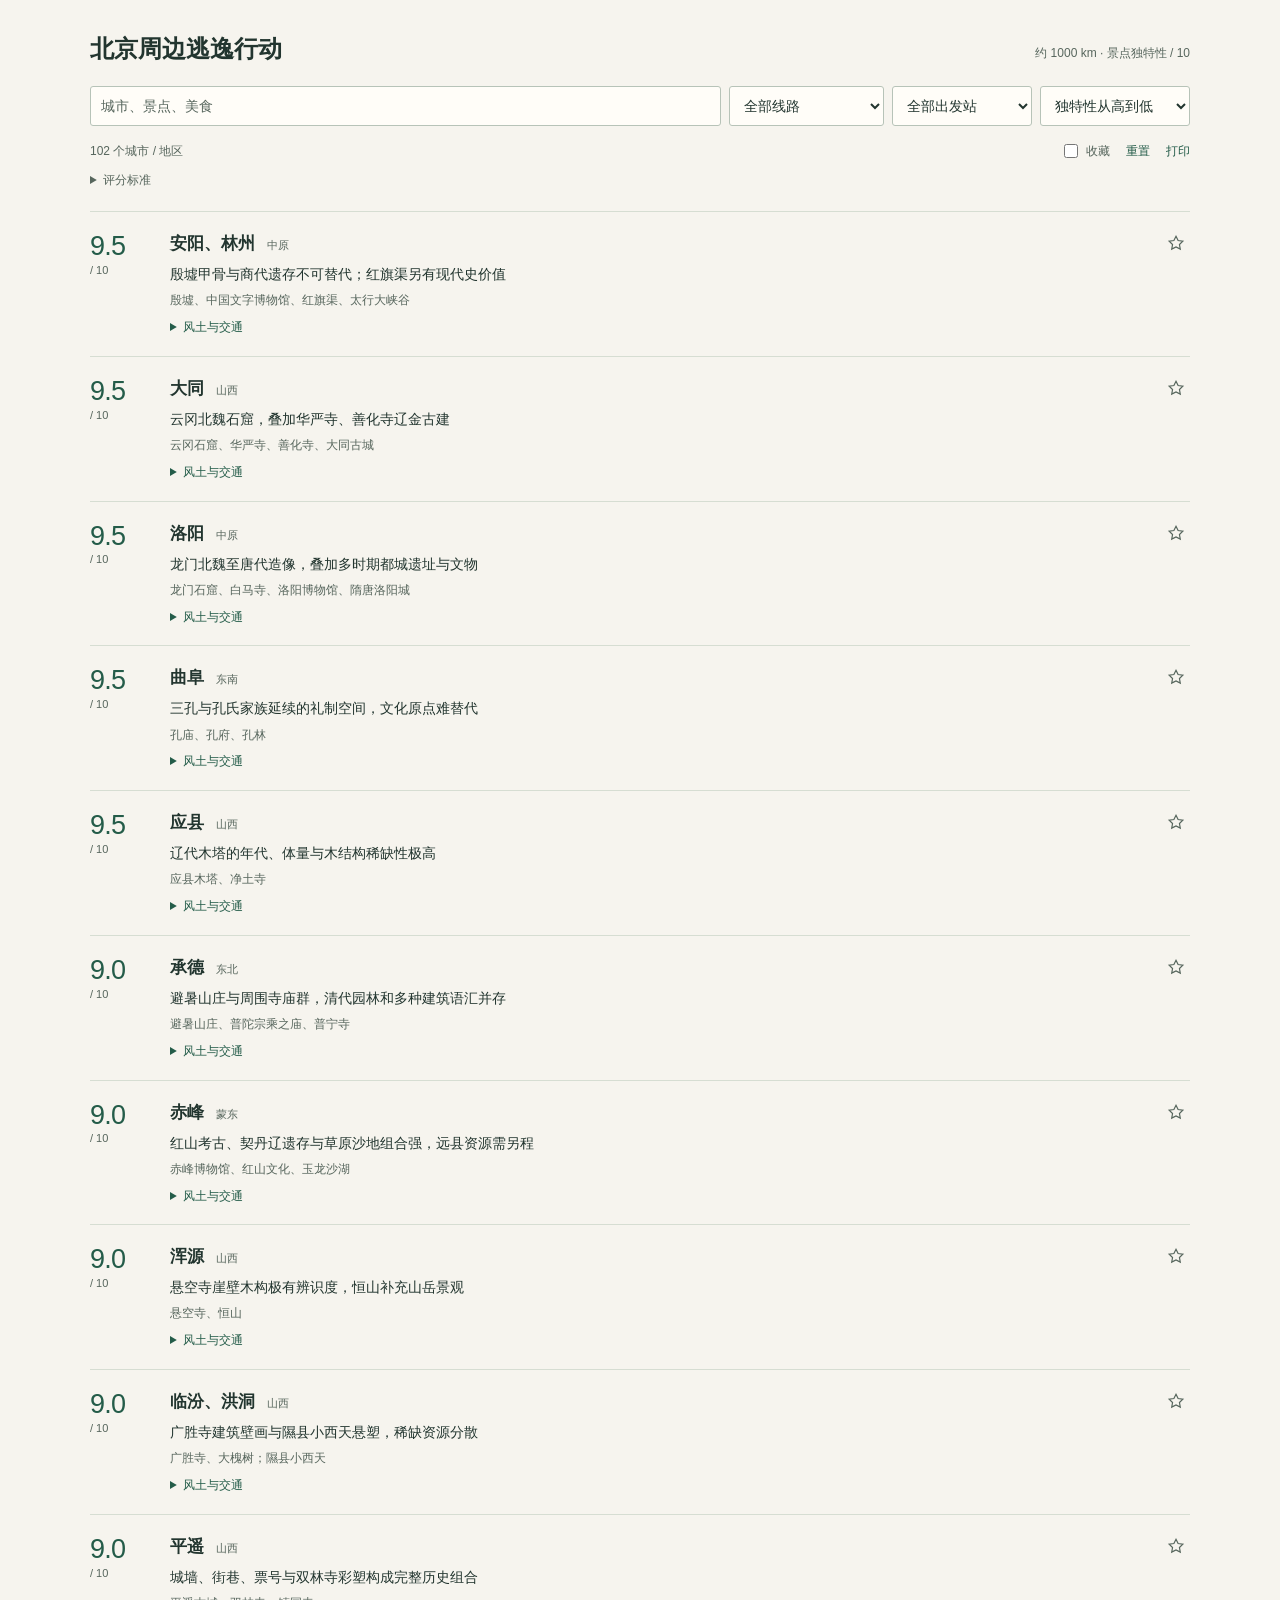
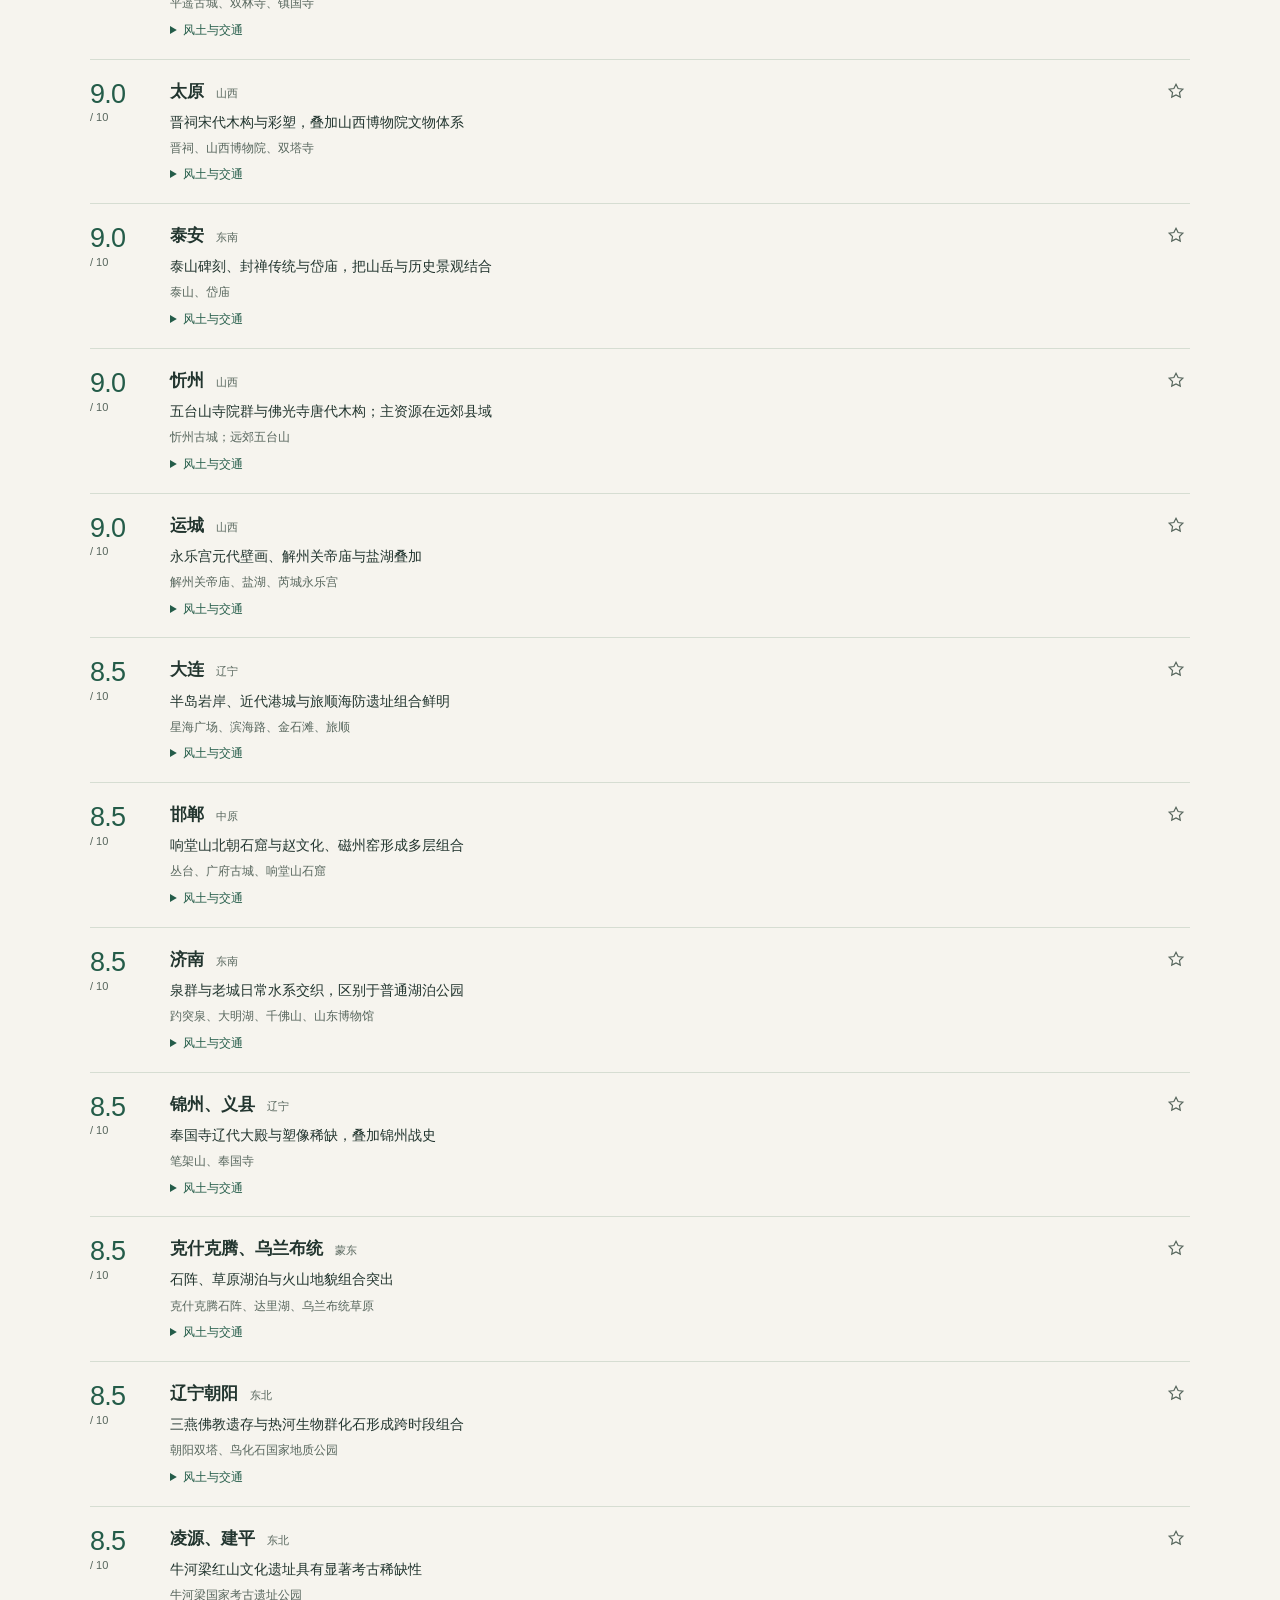
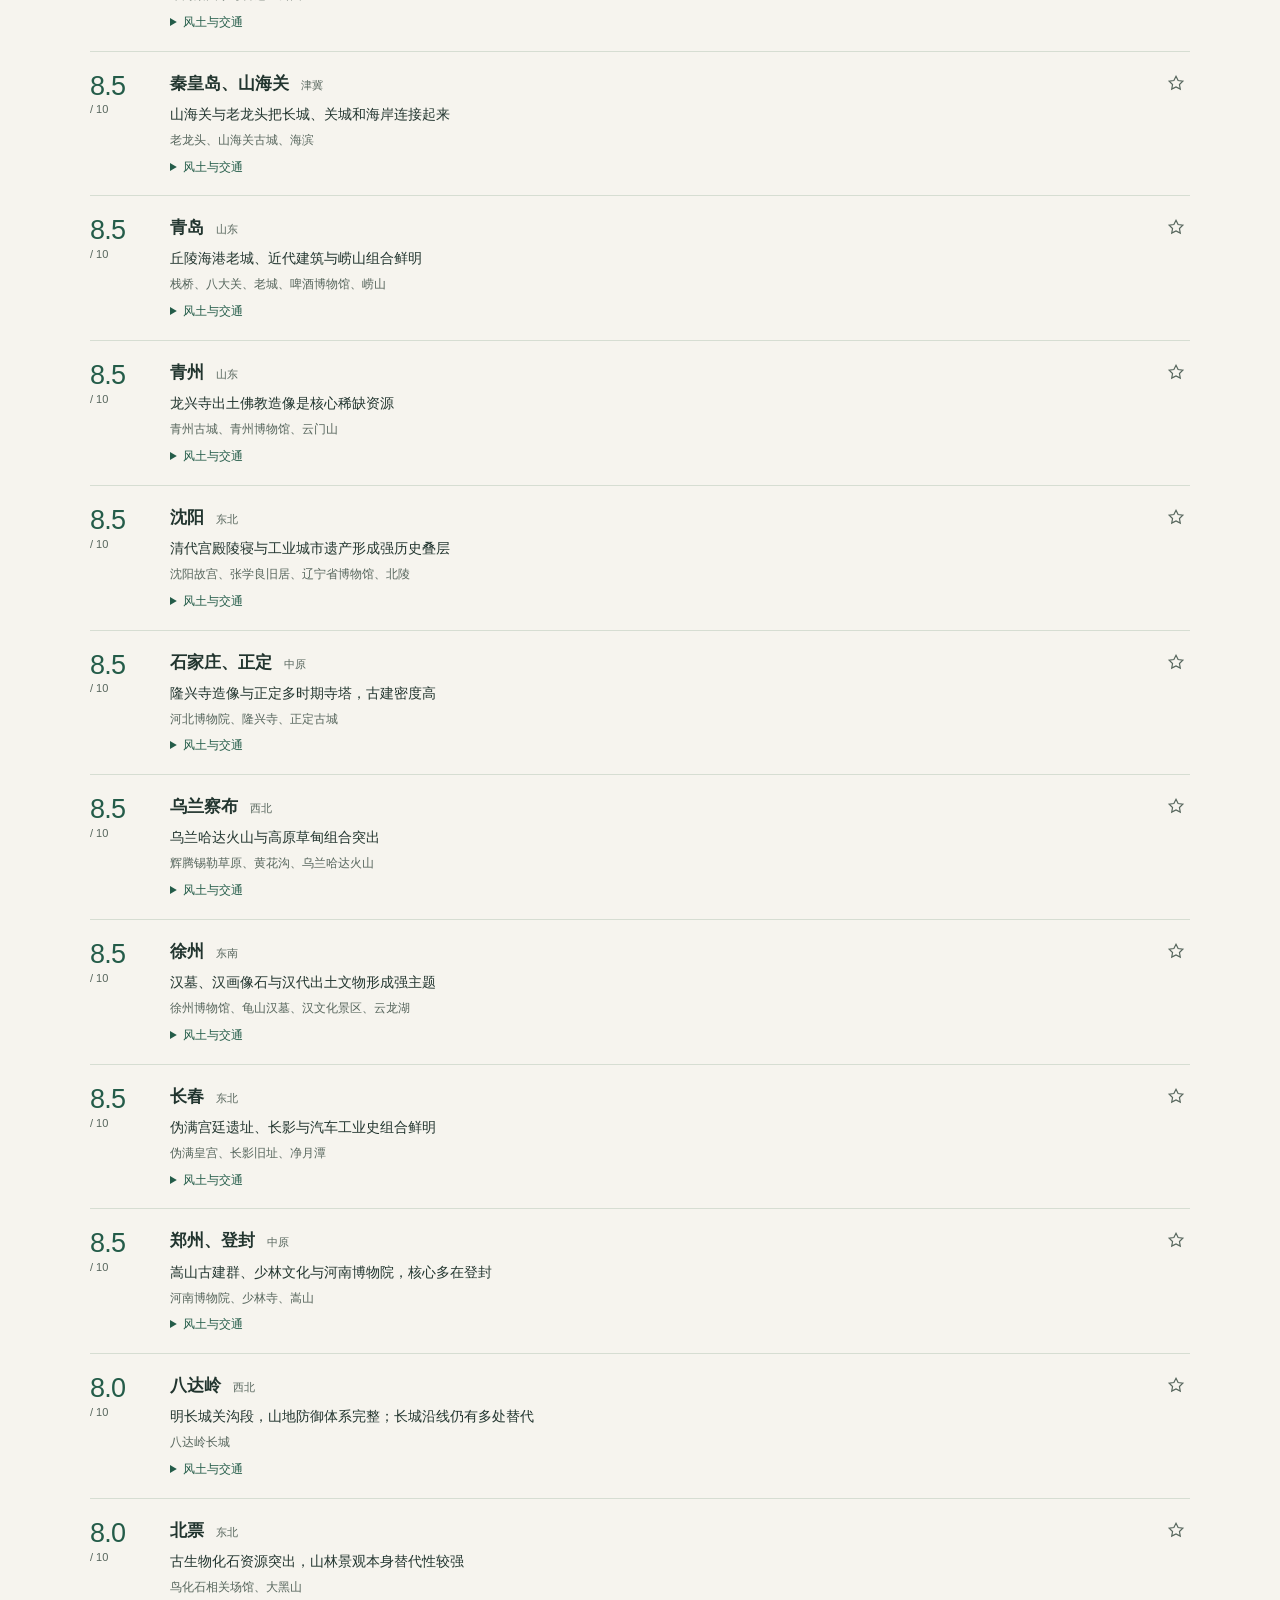
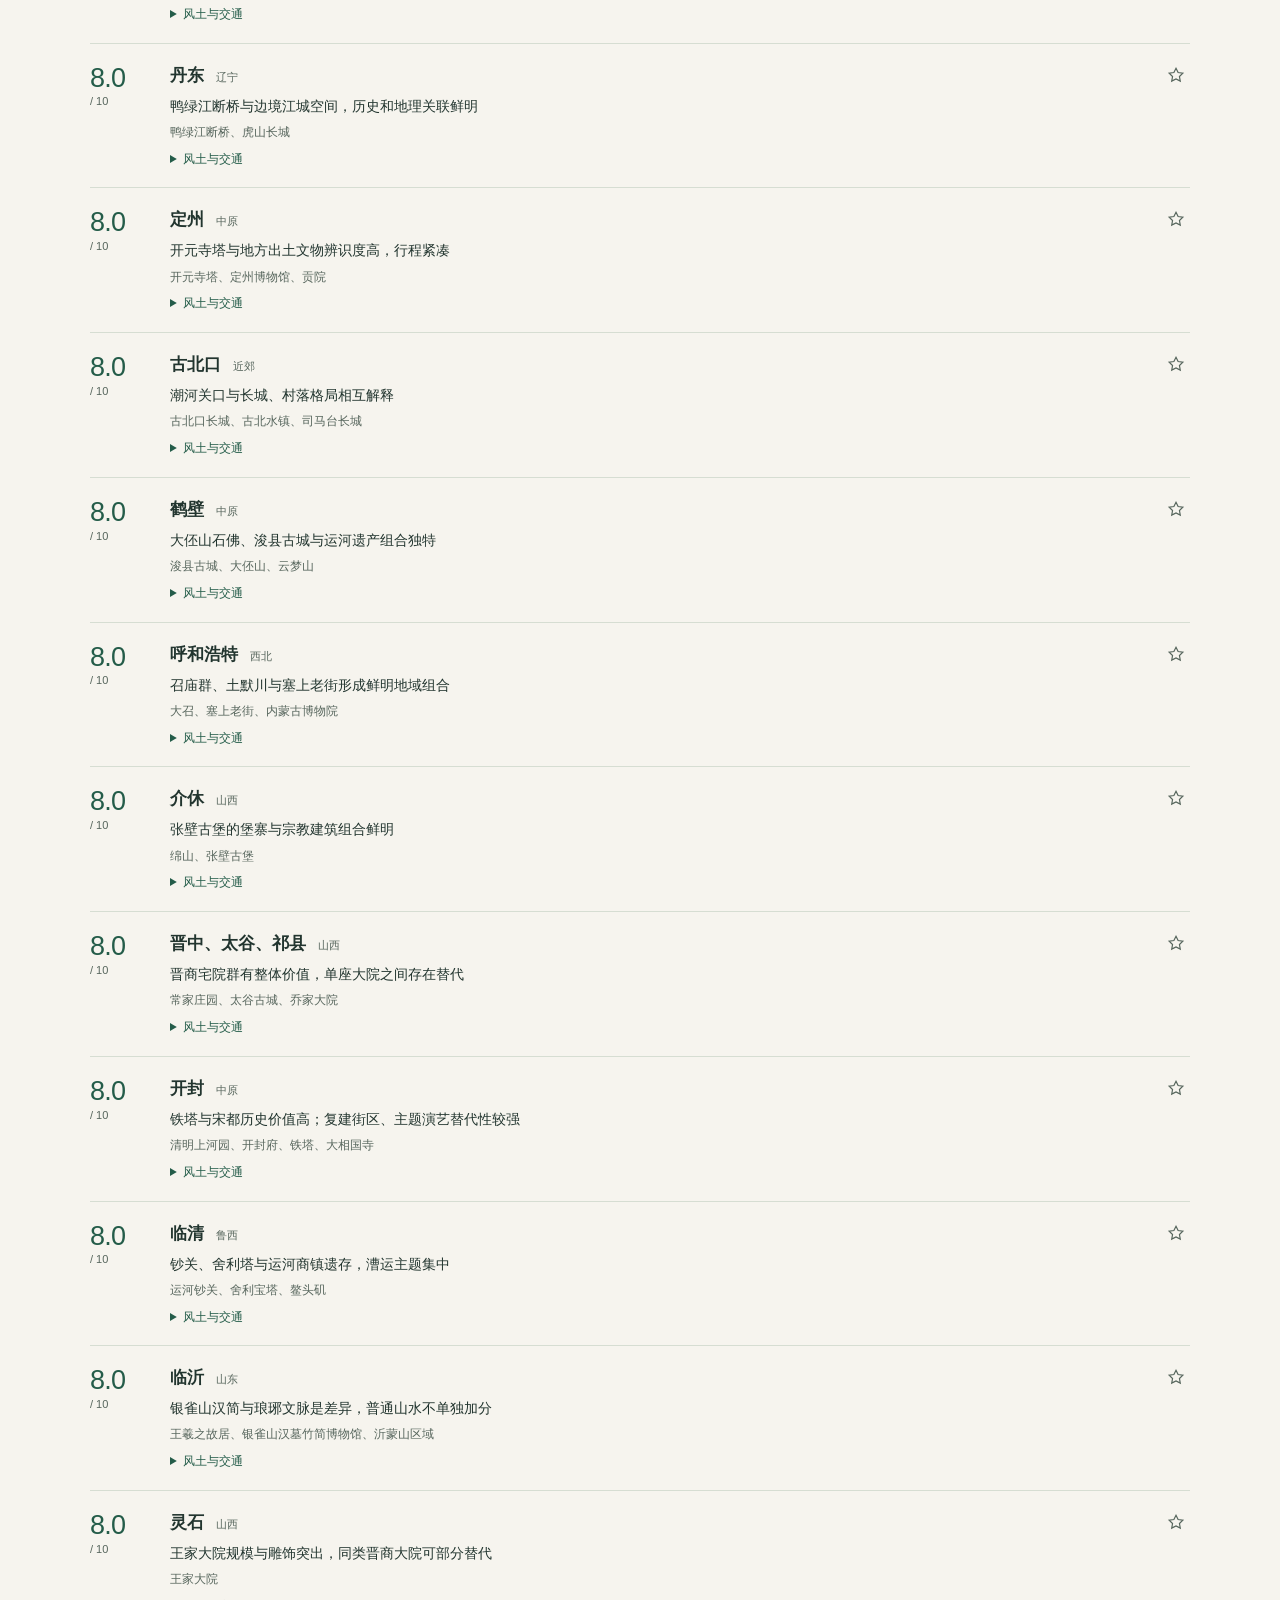
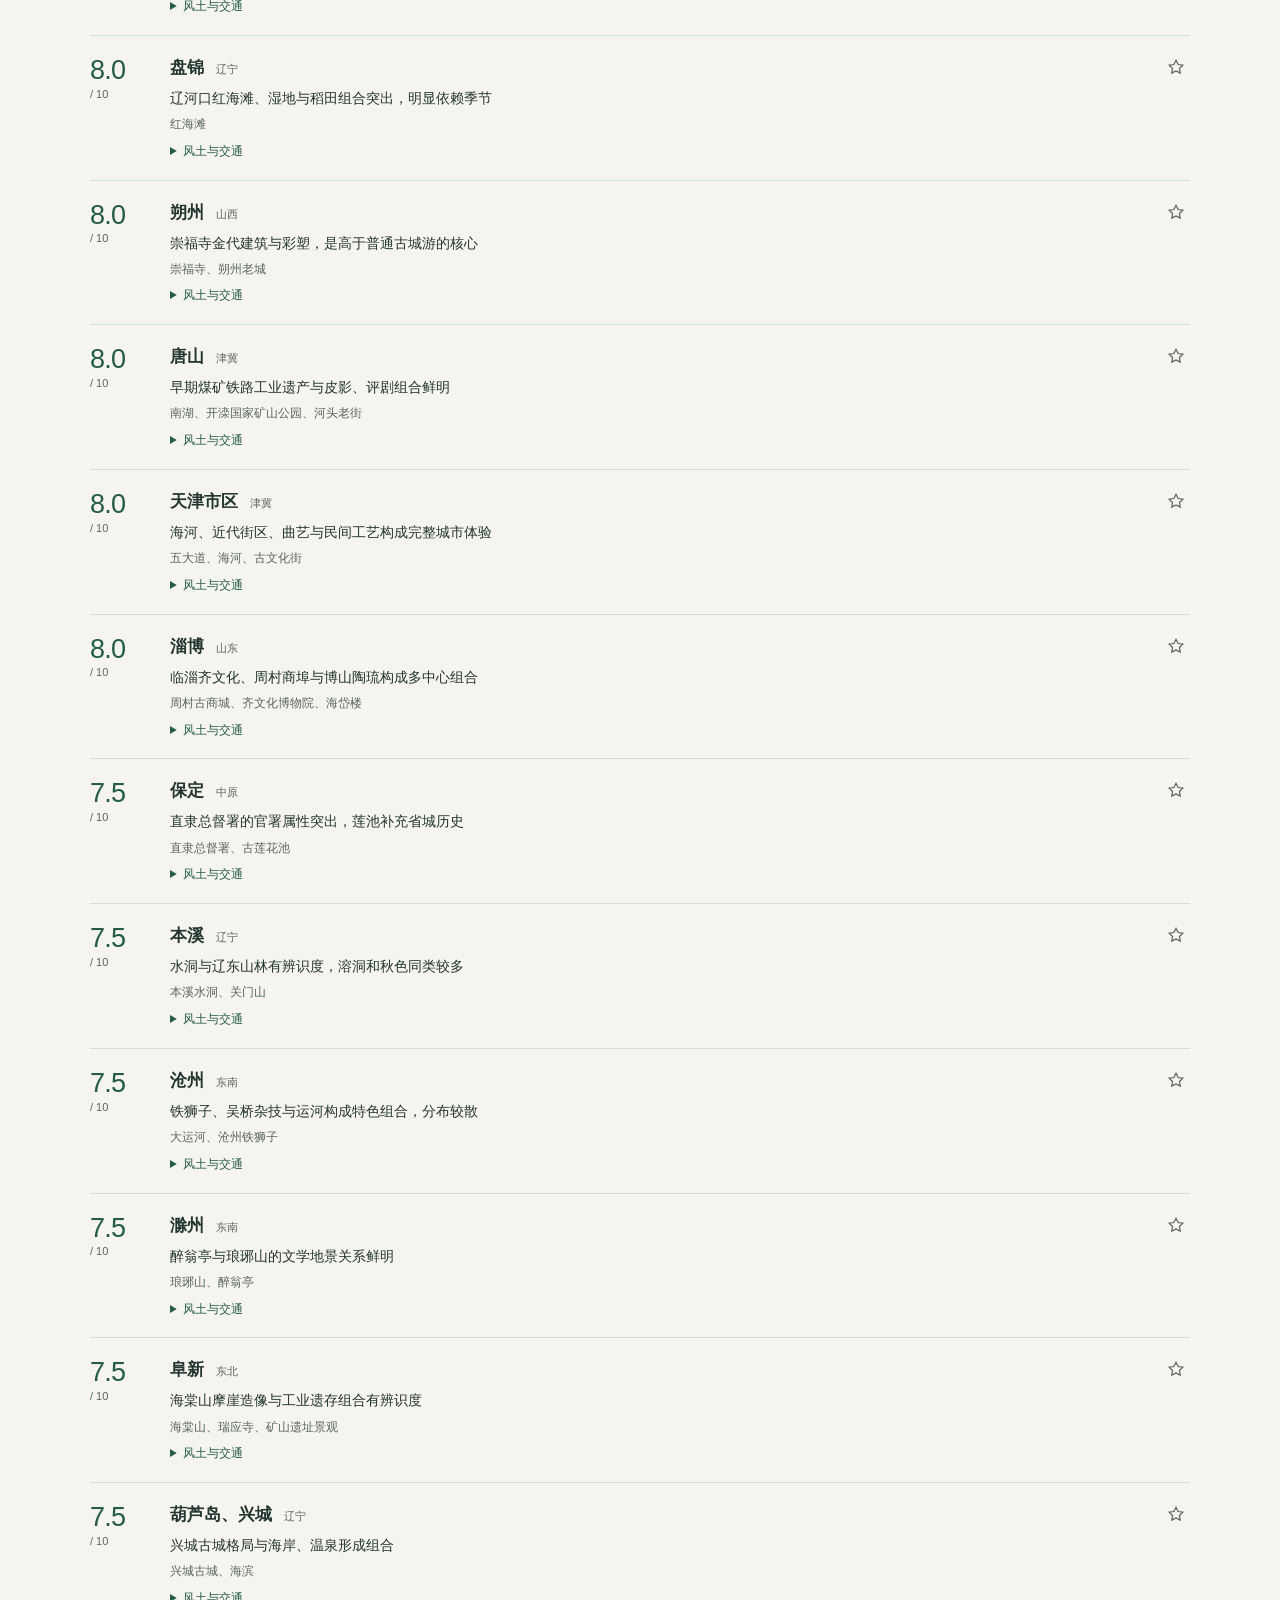
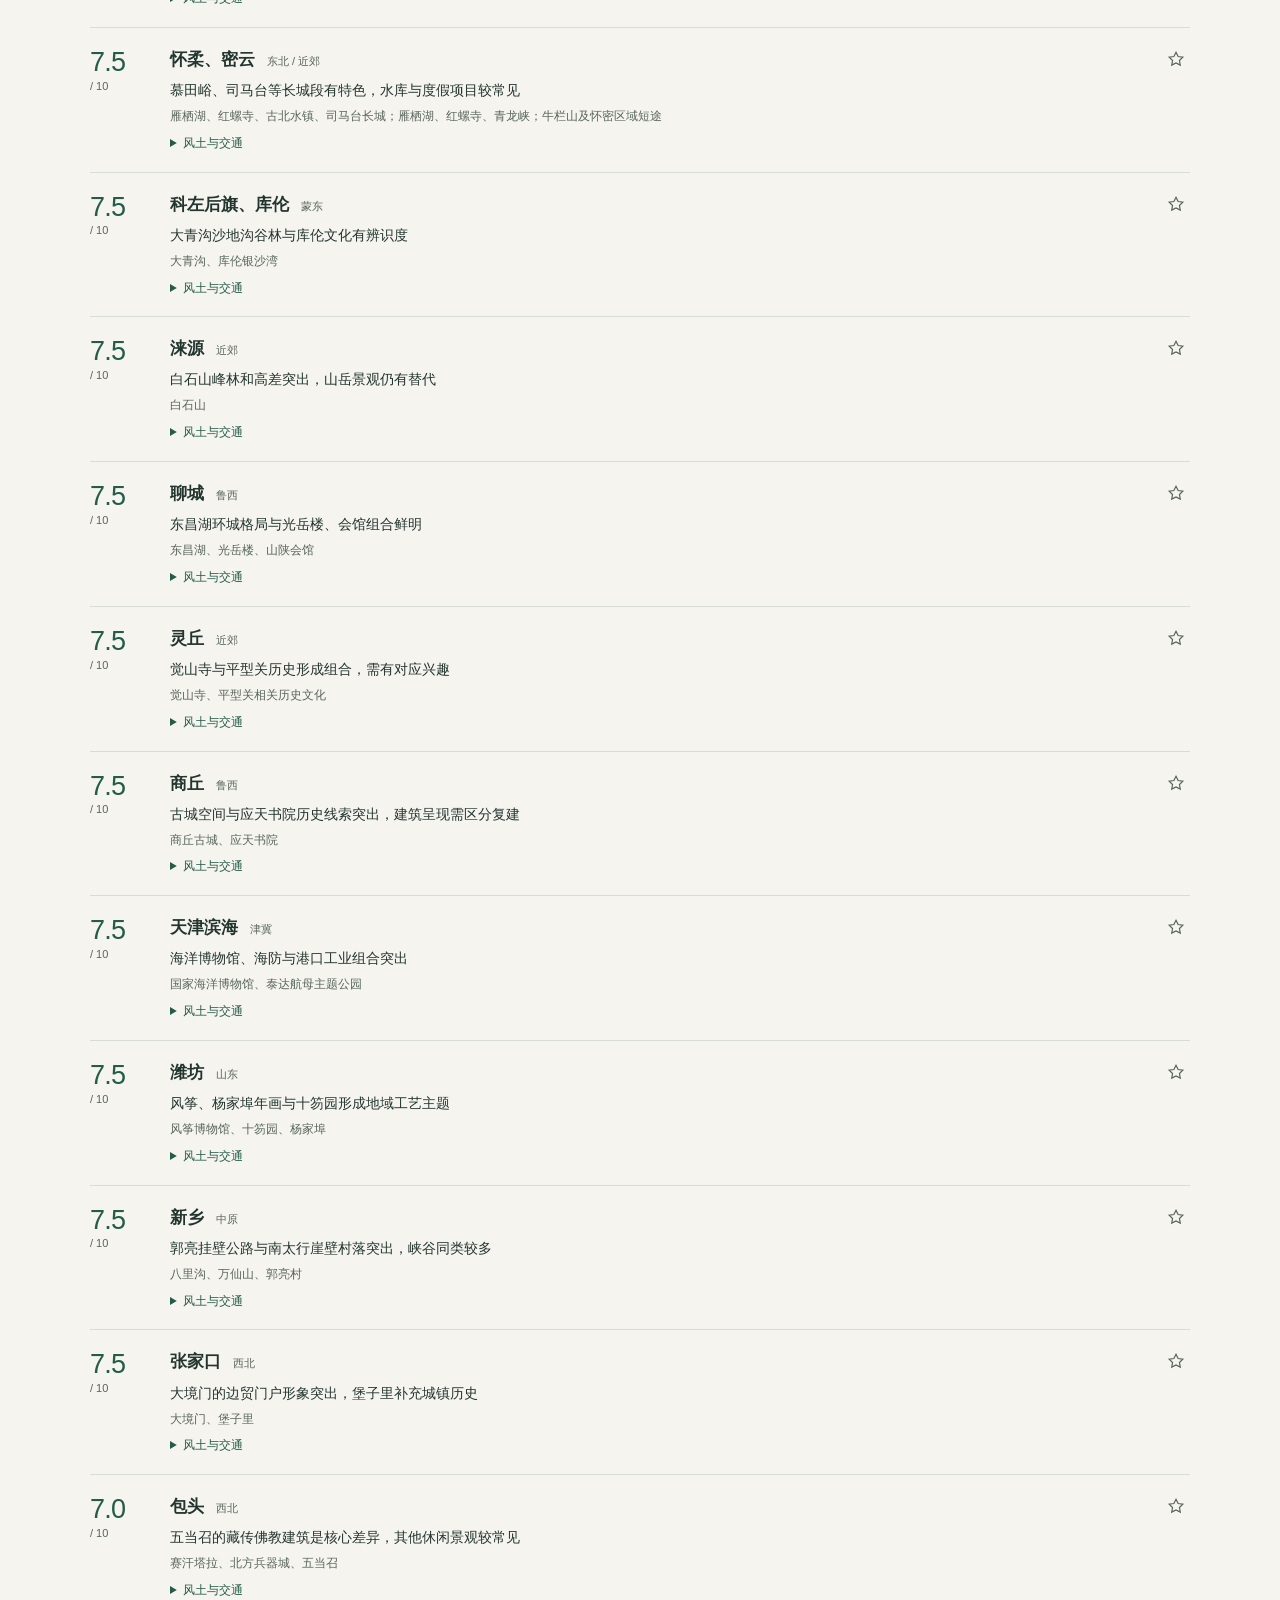
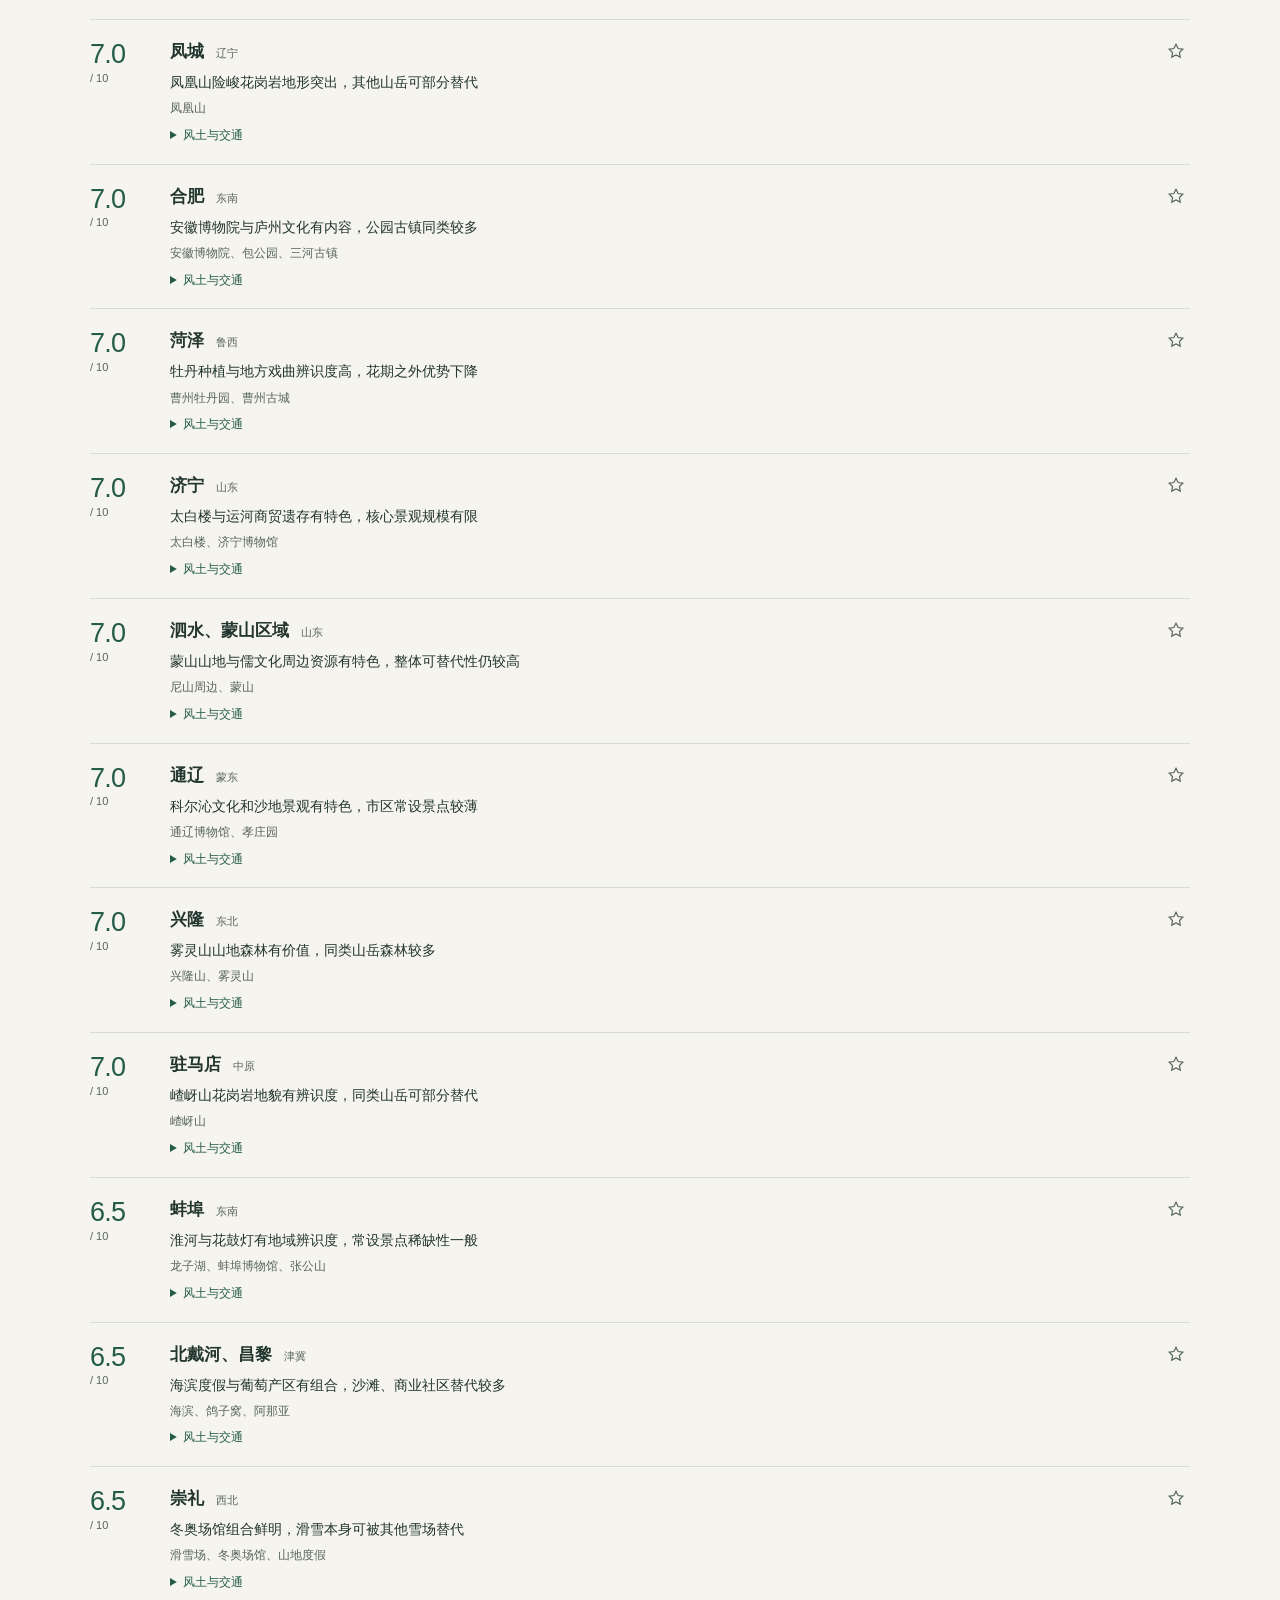
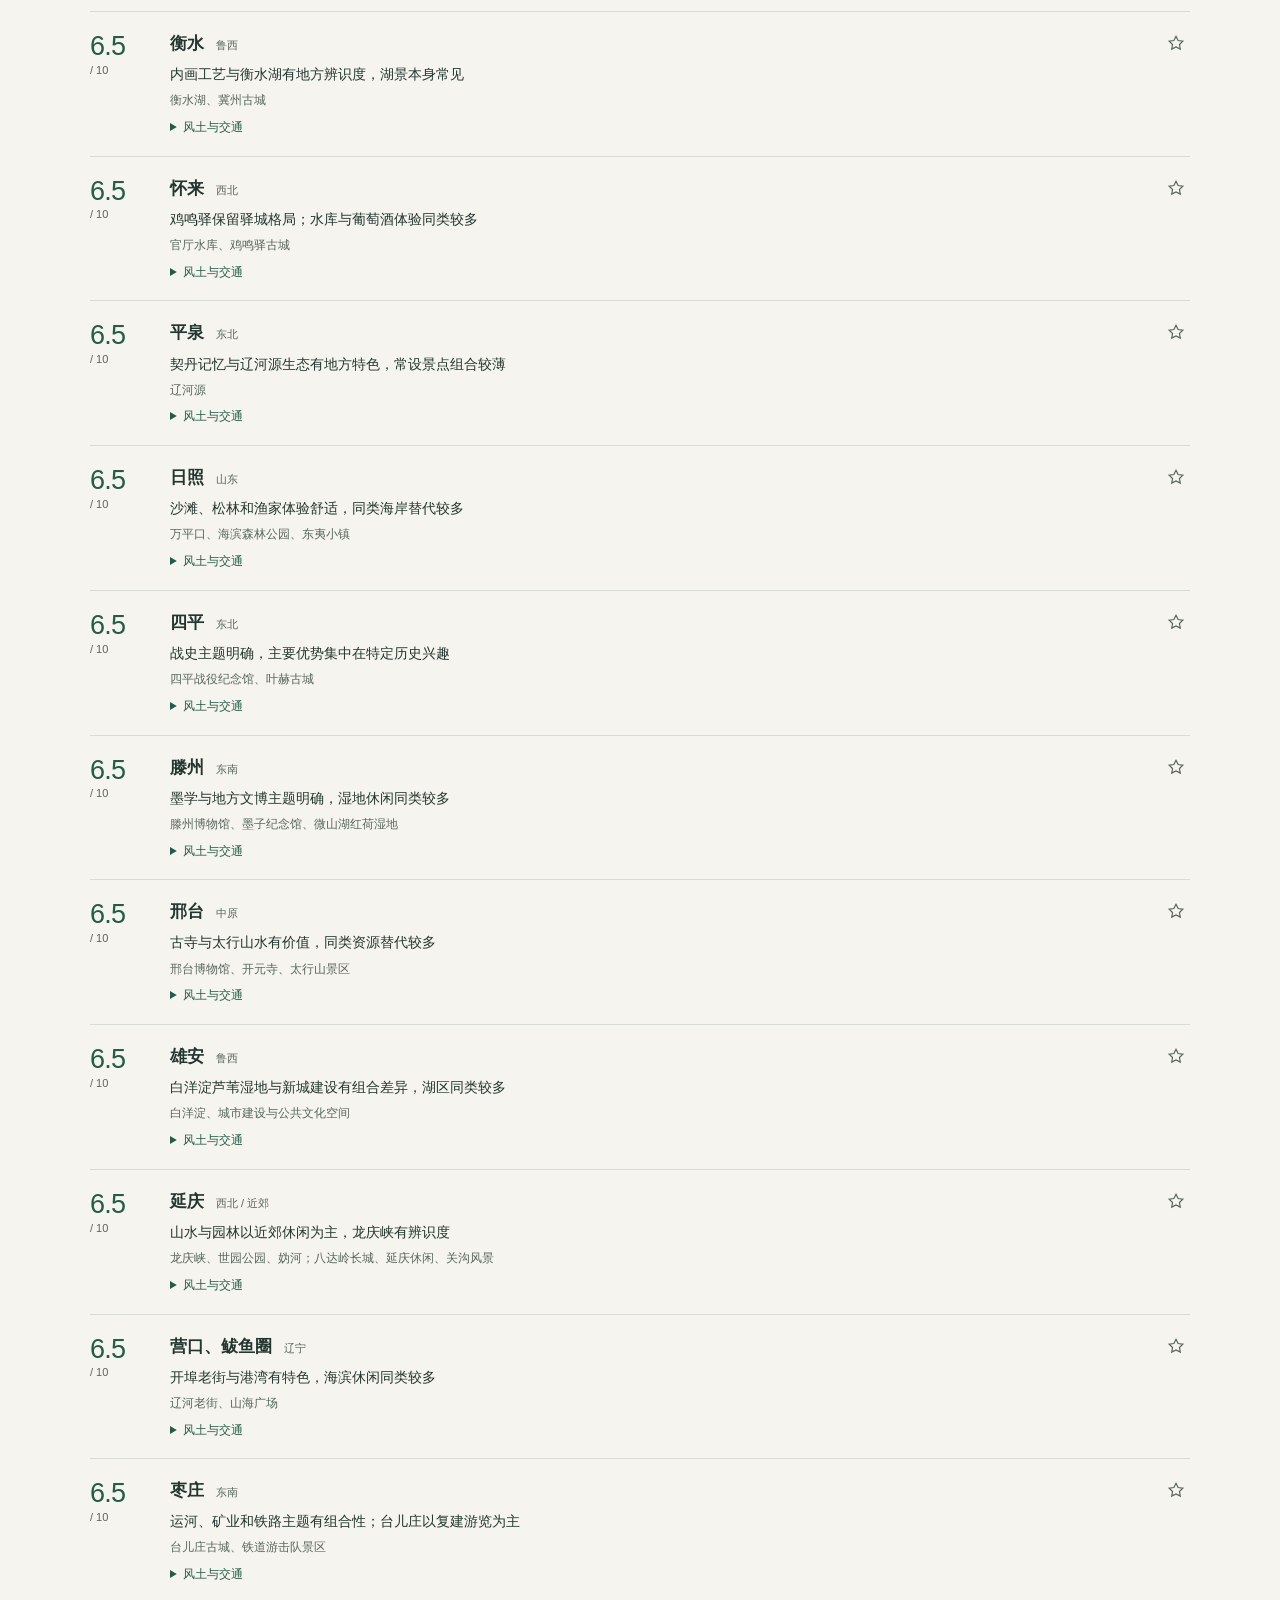
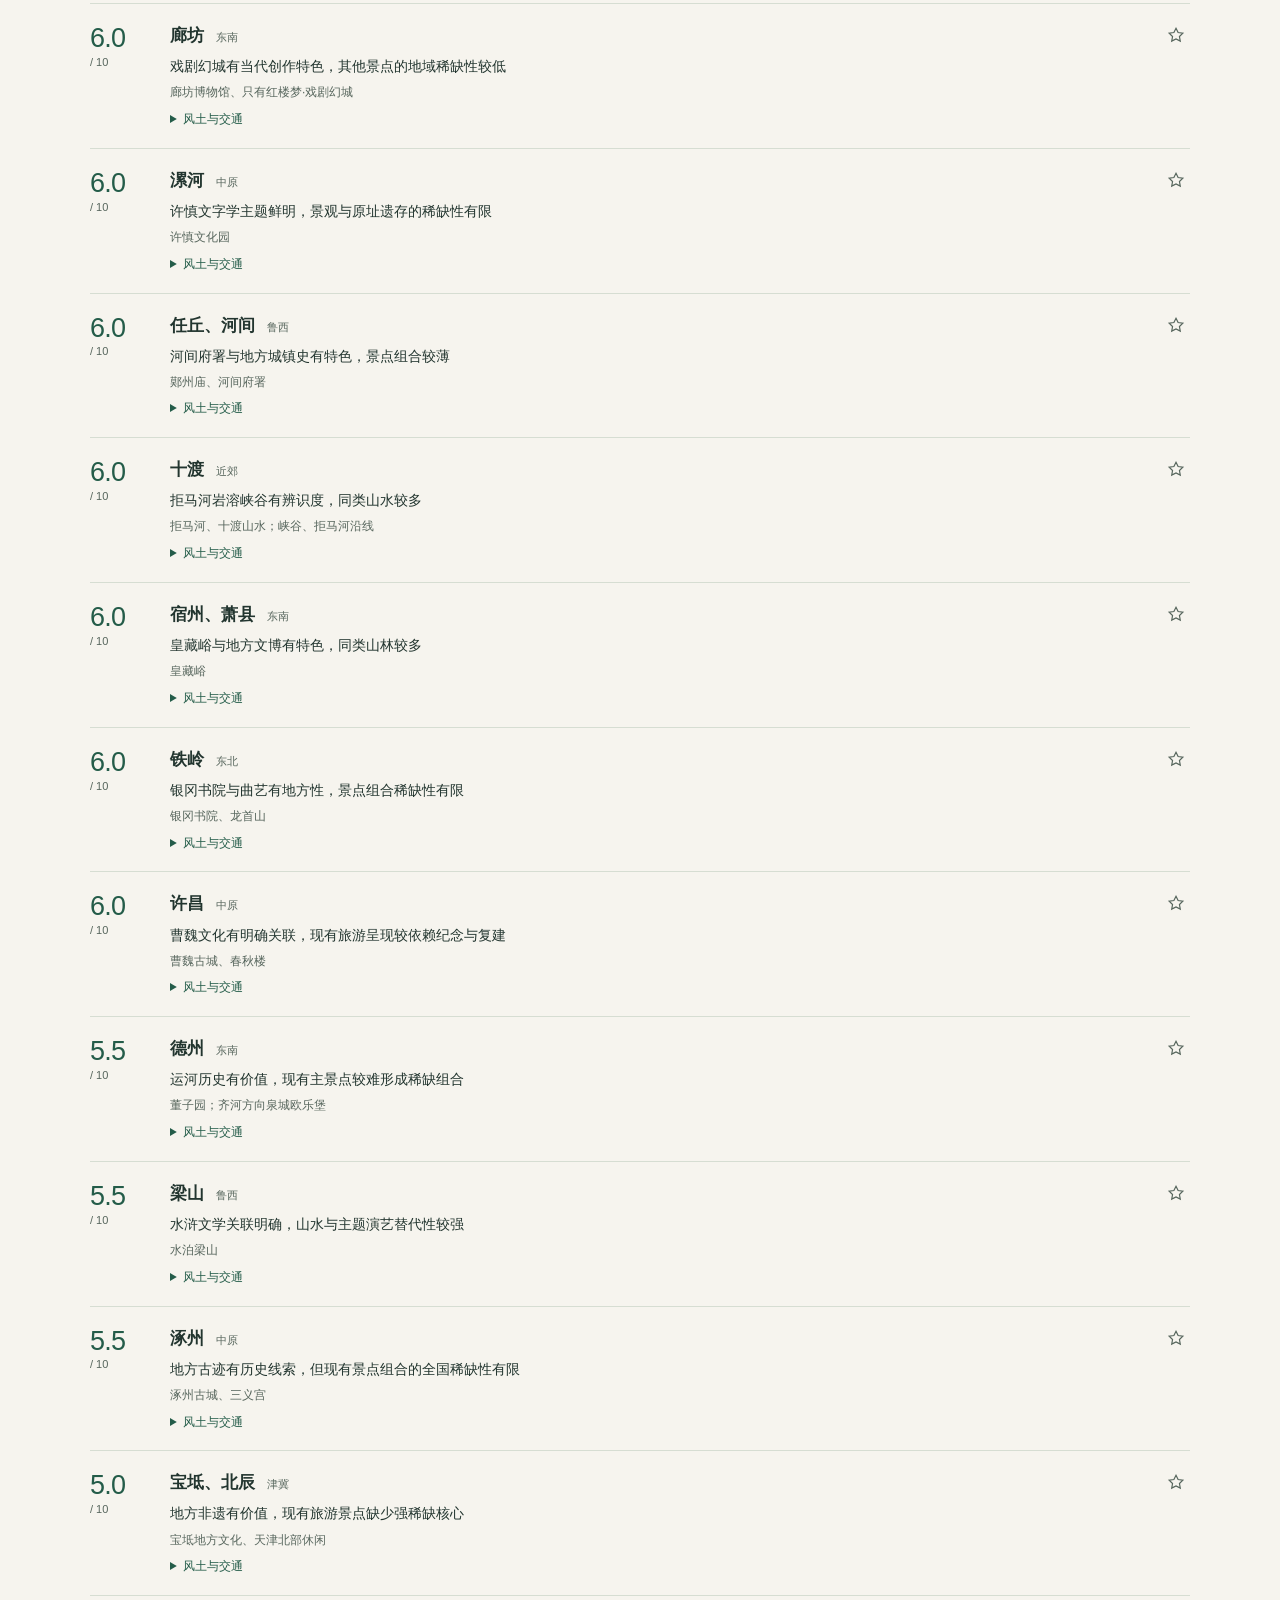
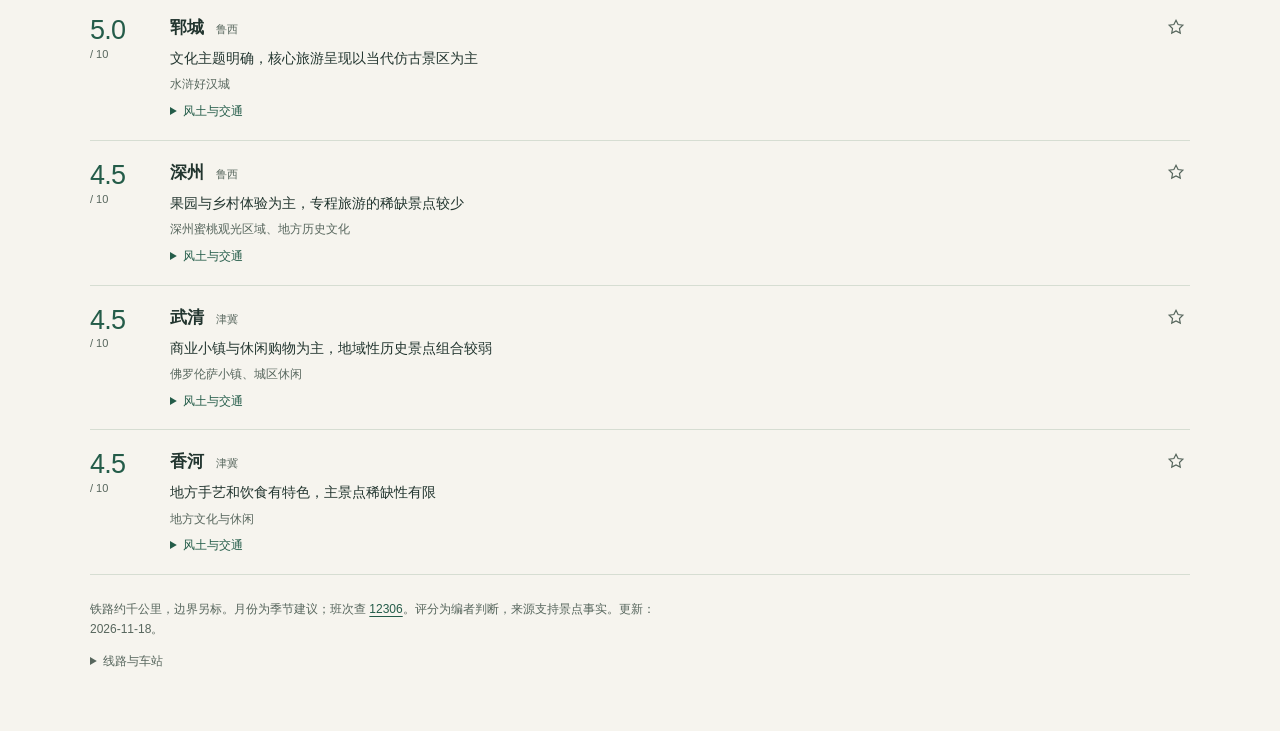
==== commit 7adb8c22: "Remove month filter" ====
--- a/北京铁路旅行清单.html
+++ b/北京铁路旅行清单.html
@@ -1,11 +1,11 @@
 <!doctype html>
 <html lang="zh-CN"><head><meta charset="utf-8"><meta name="viewport" content="width=device-width,initial-scale=1"><title>北京周边逃逸行动 · 景点评分</title><style>
-:root{--paper:#f6f4ee;--ink:#22352f;--muted:#57665d;--line:#d6ddd2;--green:#245c49}*{box-sizing:border-box}body{margin:0;background:var(--paper);color:var(--ink);font:14px/1.65 "Microsoft YaHei","PingFang SC",sans-serif}::selection{background:#c7dfb9}a{color:var(--green);text-underline-offset:3px}button,input,select{font:inherit;color:inherit}button{cursor:pointer}button:focus-visible,a:focus-visible,input:focus-visible,select:focus-visible,summary:focus-visible{outline:2px solid #995024;outline-offset:3px}main{max-width:1160px;padding:32px 30px 60px;margin:auto}header{display:flex;align-items:baseline;justify-content:space-between;gap:12px;margin-bottom:20px}h1{font-size:24px;line-height:1.4;margin:0;font-weight:600}header p{color:var(--muted);font-size:12px;margin:0;white-space:nowrap}.filters{display:grid;grid-template-columns:minmax(180px,1fr) 155px 140px 135px 130px;gap:8px}input,select{width:100%;min-width:0;height:40px;border:1px solid #b7c3b8;border-radius:3px;padding:0 10px;background:#fffdf8}input::placeholder{color:var(--muted)}.bar{display:flex;gap:16px;align-items:center;justify-content:space-between;margin:12px 0 6px;color:var(--muted);font-size:12px}.actions{display:flex;align-items:center;gap:16px;flex-wrap:wrap}.actions button{background:none;border:0;padding:4px 0;color:var(--green)}.actions label{display:flex;align-items:center;gap:5px}.actions input{width:14px;height:14px;accent-color:var(--green)}.method{margin:0 0 20px;color:var(--muted);font-size:12px}.method summary{cursor:pointer;width:fit-content}.method p{max-width:80ch;margin:10px 0}.results{border-top:1px solid var(--line)}.place{display:grid;grid-template-columns:64px minmax(0,1fr) 28px;gap:16px;padding:18px 0;border-bottom:1px solid var(--line)}.score{font-size:27px;line-height:1.25;font-variant-numeric:tabular-nums;letter-spacing:-.03em;color:var(--green)}.score small{display:block;font-size:11px;color:var(--muted);letter-spacing:0}.heading{display:flex;gap:12px;align-items:baseline;flex-wrap:wrap}.heading h2{font-size:17px;margin:0;font-weight:600}.heading span{font-size:11px;color:var(--muted)}.reason{margin:5px 0;color:var(--ink)}.sights{font-size:12px;color:var(--muted);margin:4px 0}.star{border:0;background:none;color:var(--muted);width:28px;height:32px;padding:4px}.star svg{width:18px;height:18px;fill:none;stroke:currentColor;stroke-width:1.6}.star[aria-pressed=true]{color:var(--green)}.star[aria-pressed=true] svg{fill:currentColor}.detail{margin-top:7px;font-size:12px}.detail>summary{color:var(--green);cursor:pointer;width:fit-content}.facts{display:grid;grid-template-columns:1fr 1fr;gap:12px 24px;margin:14px 0}.facts div{min-width:0}.facts dt{color:var(--muted);margin-bottom:3px;font-size:11px}.facts dd{margin:0}.transport{padding:10px 0;border-top:1px solid var(--line);color:var(--muted)}.transport p{margin:4px 0}.refs{margin:10px 0 0;color:var(--muted)}.refs a{margin-right:12px;display:inline-block}.edge{color:#874b26}.empty{padding:40px 0;text-align:center;color:var(--muted)}footer{font-size:12px;color:var(--muted);margin-top:25px}footer details{margin-top:12px}footer summary{cursor:pointer;width:fit-content}.station-list{display:grid;grid-template-columns:1fr 1fr;gap:10px 24px;margin:15px 0}footer p{max-width:85ch}.route-line{margin:10px 0}.route-line strong{display:block}button,summary{touch-action:manipulation}[hidden]{display:none!important}
+:root{--paper:#f6f4ee;--ink:#22352f;--muted:#57665d;--line:#d6ddd2;--green:#245c49}*{box-sizing:border-box}body{margin:0;background:var(--paper);color:var(--ink);font:14px/1.65 "Microsoft YaHei","PingFang SC",sans-serif}::selection{background:#c7dfb9}a{color:var(--green);text-underline-offset:3px}button,input,select{font:inherit;color:inherit}button{cursor:pointer}button:focus-visible,a:focus-visible,input:focus-visible,select:focus-visible,summary:focus-visible{outline:2px solid #995024;outline-offset:3px}main{max-width:1160px;padding:32px 30px 60px;margin:auto}header{display:flex;align-items:baseline;justify-content:space-between;gap:12px;margin-bottom:20px}h1{font-size:24px;line-height:1.4;margin:0;font-weight:600}header p{color:var(--muted);font-size:12px;margin:0;white-space:nowrap}.filters{display:grid;grid-template-columns:minmax(180px,1fr) 155px 140px 150px;gap:8px}input,select{width:100%;min-width:0;height:40px;border:1px solid #b7c3b8;border-radius:3px;padding:0 10px;background:#fffdf8}input::placeholder{color:var(--muted)}.bar{display:flex;gap:16px;align-items:center;justify-content:space-between;margin:12px 0 6px;color:var(--muted);font-size:12px}.actions{display:flex;align-items:center;gap:16px;flex-wrap:wrap}.actions button{background:none;border:0;padding:4px 0;color:var(--green)}.actions label{display:flex;align-items:center;gap:5px}.actions input{width:14px;height:14px;accent-color:var(--green)}.method{margin:0 0 20px;color:var(--muted);font-size:12px}.method summary{cursor:pointer;width:fit-content}.method p{max-width:80ch;margin:10px 0}.results{border-top:1px solid var(--line)}.place{display:grid;grid-template-columns:64px minmax(0,1fr) 28px;gap:16px;padding:18px 0;border-bottom:1px solid var(--line)}.score{font-size:27px;line-height:1.25;font-variant-numeric:tabular-nums;letter-spacing:-.03em;color:var(--green)}.score small{display:block;font-size:11px;color:var(--muted);letter-spacing:0}.heading{display:flex;gap:12px;align-items:baseline;flex-wrap:wrap}.heading h2{font-size:17px;margin:0;font-weight:600}.heading span{font-size:11px;color:var(--muted)}.reason{margin:5px 0;color:var(--ink)}.sights{font-size:12px;color:var(--muted);margin:4px 0}.star{border:0;background:none;color:var(--muted);width:28px;height:32px;padding:4px}.star svg{width:18px;height:18px;fill:none;stroke:currentColor;stroke-width:1.6}.star[aria-pressed=true]{color:var(--green)}.star[aria-pressed=true] svg{fill:currentColor}.detail{margin-top:7px;font-size:12px}.detail>summary{color:var(--green);cursor:pointer;width:fit-content}.facts{display:grid;grid-template-columns:1fr 1fr;gap:12px 24px;margin:14px 0}.facts div{min-width:0}.facts dt{color:var(--muted);margin-bottom:3px;font-size:11px}.facts dd{margin:0}.transport{padding:10px 0;border-top:1px solid var(--line);color:var(--muted)}.transport p{margin:4px 0}.refs{margin:10px 0 0;color:var(--muted)}.refs a{margin-right:12px;display:inline-block}.edge{color:#874b26}.empty{padding:40px 0;text-align:center;color:var(--muted)}footer{font-size:12px;color:var(--muted);margin-top:25px}footer details{margin-top:12px}footer summary{cursor:pointer;width:fit-content}.station-list{display:grid;grid-template-columns:1fr 1fr;gap:10px 24px;margin:15px 0}footer p{max-width:85ch}.route-line{margin:10px 0}.route-line strong{display:block}button,summary{touch-action:manipulation}[hidden]{display:none!important}
 @media(max-width:850px){.filters{grid-template-columns:repeat(2,minmax(0,1fr))}.filters input{grid-column:1/-1}.filters select:last-child{grid-column:1/-1}.bar{align-items:start}.actions{gap:10px}main{padding:24px 20px 40px}}
 @media(max-width:520px){main{padding:20px 16px 35px}header{display:block}h1{font-size:21px}header p{margin-top:5px}.place{grid-template-columns:45px minmax(0,1fr) 24px;gap:10px;padding:16px 0}.score{font-size:24px}.heading h2{font-size:16px}.heading{gap:4px 10px}.reason{font-size:13px}.facts,.station-list{grid-template-columns:1fr}.bar{gap:8px;flex-wrap:wrap}.actions{gap:12px}.sights{line-height:1.8}}
 @media print{main{padding:0}.filters,.bar,.star,.method{display:none}.place{break-inside:avoid}.score{font-size:22px}.detail{font-size:11px}footer{font-size:10px}body{background:#fff}}
 </style></head><body><main><header><h1>北京周边逃逸行动</h1><p>约 1000 km · 景点独特性 / 10</p></header>
-<div class="filters"><input id="q" type="search" aria-label="搜索城市、景点、美食" placeholder="城市、景点、美食"><select id="route" aria-label="线路"><option value="">全部线路</option></select><select id="station" aria-label="北京出发站"><option value="">全部出发站</option></select><select id="month" aria-label="建议出游月份"><option value="">全部月份</option></select><select id="sort" aria-label="排序"><option value="score">独特性从高到低</option><option value="route">按线路排列</option><option value="name">按城市名称</option></select></div>
+<div class="filters"><input id="q" type="search" aria-label="搜索城市、景点、美食" placeholder="城市、景点、美食"><select id="route" aria-label="线路"><option value="">全部线路</option></select><select id="station" aria-label="北京出发站"><option value="">全部出发站</option></select><select id="sort" aria-label="排序"><option value="score">独特性从高到低</option><option value="route">按线路排列</option><option value="name">按城市名称</option></select></div>
 <div class="bar"><span id="count" role="status" aria-live="polite" tabindex="-1"></span><div class="actions"><label><input id="saved" type="checkbox">收藏</label><button id="reset">重置</button><button id="print">打印</button></div></div>
 <details class="method"><summary>评分标准</summary><p>主观评分：看景点稀缺性、原真性与地域辨识度。9—10：很难替代；7—8.5：特色鲜明；5—6.5：同类较多；低于 5：以通用休闲为主。评价范围为本条所列景点，含注明的远郊县域。</p></details>
 <div class="results" id="results"></div>
@@ -17,14 +17,14 @@
 // 迁移上一版收藏到去重后的目的地。
 try{if(!favoritesStored){const old=new Set(JSON.parse(localStorage.getItem('beijing-rail-favs')||'[]'));const rows=[{"id":"0-0","city":"八达岭"},{"id":"0-1","city":"延庆"},{"id":"0-2","city":"怀来"},{"id":"0-3","city":"张家口"},{"id":"0-4","city":"崇礼"},{"id":"0-5","city":"乌兰察布"},{"id":"0-6","city":"呼和浩特"},{"id":"0-7","city":"包头"},{"id":"1-0","city":"大同"},{"id":"1-1","city":"浑源"},{"id":"1-2","city":"应县"},{"id":"1-3","city":"朔州"},{"id":"1-4","city":"忻州"},{"id":"1-5","city":"太原"},{"id":"1-6","city":"晋中、太谷、祁县"},{"id":"1-7","city":"平遥"},{"id":"1-8","city":"介休"},{"id":"1-9","city":"灵石"},{"id":"1-10","city":"临汾、洪洞"},{"id":"1-11","city":"运城"},{"id":"2-0","city":"涿州"},{"id":"2-1","city":"保定"},{"id":"2-2","city":"定州"},{"id":"2-3","city":"石家庄、正定"},{"id":"2-4","city":"邢台"},{"id":"2-5","city":"邯郸"},{"id":"2-6","city":"安阳、林州"},{"id":"2-7","city":"鹤壁"},{"id":"2-8","city":"新乡"},{"id":"2-9","city":"郑州、登封"},{"id":"2-10","city":"洛阳"},{"id":"2-11","city":"开封"},{"id":"2-12","city":"许昌"},{"id":"2-13","city":"漯河"},{"id":"2-14","city":"驻马店"},{"id":"3-0","city":"雄安"},{"id":"3-1","city":"任丘、河间"},{"id":"3-2","city":"深州"},{"id":"3-3","city":"衡水"},{"id":"3-4","city":"临清"},{"id":"3-5","city":"聊城"},{"id":"3-6","city":"梁山"},{"id":"3-7","city":"郓城"},{"id":"3-8","city":"菏泽"},{"id":"3-9","city":"商丘"},{"id":"4-0","city":"廊坊"},{"id":"4-1","city":"沧州"},{"id":"4-2","city":"德州"},{"id":"4-3","city":"济南"},{"id":"4-4","city":"泰安"},{"id":"4-5","city":"曲阜"},{"id":"4-6","city":"滕州"},{"id":"4-7","city":"枣庄"},{"id":"4-8","city":"徐州"},{"id":"4-9","city":"宿州、萧县"},{"id":"4-10","city":"蚌埠"},{"id":"4-11","city":"滁州"},{"id":"4-12","city":"合肥"},{"id":"5-0","city":"淄博"},{"id":"5-1","city":"青州"},{"id":"5-2","city":"潍坊"},{"id":"5-3","city":"青岛"},{"id":"5-4","city":"泗水、蒙山区域"},{"id":"5-5","city":"临沂"},{"id":"5-6","city":"日照"},{"id":"5-7","city":"济宁"},{"id":"6-0","city":"天津市区"},{"id":"6-1","city":"武清"},{"id":"6-2","city":"天津滨海"},{"id":"6-3","city":"香河"},{"id":"6-4","city":"宝坻、北辰"},{"id":"6-5","city":"唐山"},{"id":"6-6","city":"北戴河、昌黎"},{"id":"6-7","city":"秦皇岛、山海关"},{"id":"7-0","city":"怀柔、密云"},{"id":"7-1","city":"兴隆"},{"id":"7-2","city":"承德"},{"id":"7-3","city":"平泉"},{"id":"7-4","city":"凌源、建平"},{"id":"7-5","city":"辽宁朝阳"},{"id":"7-6","city":"北票"},{"id":"7-7","city":"阜新"},{"id":"7-8","city":"沈阳"},{"id":"7-9","city":"铁岭"},{"id":"7-10","city":"四平"},{"id":"7-11","city":"长春"},{"id":"8-0","city":"赤峰"},{"id":"8-1","city":"克什克腾、乌兰布统"},{"id":"8-2","city":"通辽"},{"id":"8-3","city":"科左后旗、库伦"},{"id":"9-0","city":"葫芦岛、兴城"},{"id":"9-1","city":"锦州、义县"},{"id":"9-2","city":"盘锦"},{"id":"9-3","city":"营口、鲅鱼圈"},{"id":"9-4","city":"大连"},{"id":"9-5","city":"本溪"},{"id":"9-6","city":"凤城"},{"id":"9-7","city":"丹东"},{"id":"10-0","city":"怀柔"},{"id":"10-1","city":"古北口"},{"id":"10-2","city":"八达岭、延庆"},{"id":"10-3","city":"顺义、怀柔、密云"},{"id":"10-4","city":"十渡"},{"id":"10-5","city":"野三坡、百里峡"},{"id":"10-6","city":"涞源"},{"id":"10-7","city":"灵丘"}];DATA.entries.forEach(x=>{if(rows.some(r=>old.has(r.id)&&x.aliases.includes(r.city)))favorites.add(x.id)});localStorage.setItem('rail-city-favs-v2',JSON.stringify([...favorites]))}}catch(e){}
 const labels={geo:'地理',history:'历史',culture:'人文',food:'吃什么',custom:'风俗'};
-$('#route').innerHTML+=DATA.routes.map((r,i)=>'<option value="'+i+'">'+esc(r.name)+'</option>').join('');$('#station').innerHTML+=Object.keys(DATA.stationGuide).map(s=>'<option>'+esc(s)+'</option>').join('');$('#month').innerHTML+=Array.from({length:12},(_,i)=>'<option value="'+(i+1)+'">'+(i+1)+' 月</option>').join('');
+$('#route').innerHTML+=DATA.routes.map((r,i)=>'<option value="'+i+'">'+esc(r.name)+'</option>').join('');$('#station').innerHTML+=Object.keys(DATA.stationGuide).map(s=>'<option>'+esc(s)+'</option>').join('');
 $('#route-guide').innerHTML=DATA.routes.map(r=>'<div class="route-line"><strong>'+esc(r.name)+'</strong>'+esc(r.line)+'<br>'+esc(r.path.replaceAll('/',' → '))+'</div>').join('');$('#station-guide').innerHTML=Object.entries(DATA.stationGuide).map(([k,v])=>'<div><strong>'+esc(k)+'</strong><br>'+esc(v)+'</div>').join('');
 function details(x){const c=DATA.climate[x.zone];return '<details class="detail"><summary>风土与交通</summary><dl class="facts">'+Object.entries(x.fields).filter(([k,v])=>v).map(([k,v])=>'<div><dt>'+labels[k]+'</dt><dd>'+esc(v)+'</dd></div>').join('')+'<div><dt>气候 · '+esc(c[0])+'</dt><dd>'+esc(c[1])+'</dd></div><div><dt>建议月份</dt><dd>'+x.months.join('、')+' 月</dd></div></dl><div class="transport"><p>下车：'+x.stops.map(esc).join(' / ')+'</p><p>出发：'+x.stations.map(esc).join(' / ')+'</p>'+(x.note?'<p>'+esc(x.note)+'</p>':'')+(x.edge?'<p class="edge">'+esc(x.edge)+'</p>':'')+'</div><details class="refs"><summary>来源</summary>'+x.refs.map(([t,u])=>'<a href="'+esc(u)+'" target="_blank" rel="noopener">'+esc(t)+'</a>').join('')+'<a href="'+esc(c[2])+'" target="_blank" rel="noopener">区域气候依据</a></details></details>'}
 const star='<svg viewBox="0 0 24 24" aria-hidden="true"><path d="m12 3 2.8 5.7 6.3.9-4.5 4.4 1.1 6.2-5.7-3-5.7 3 1.1-6.2-4.5-4.4 6.3-.9Z"/></svg>';
-function getResults(){const q=$('#q').value.trim().toLowerCase(),r=$('#route').value,s=$('#station').value,m=Number($('#month').value);let list=DATA.entries.filter(x=>(r===''||x.routes.includes(Number(r)))&&(!s||x.stations.includes(s))&&(!m||x.months.includes(m))&&(!$('#saved').checked||favorites.has(x.id))&&(!q||[x.name,x.sights,x.reason,...Object.values(x.fields)].join(' ').toLowerCase().includes(q)));const sort=$('#sort').value;list.sort((a,b)=>sort==='route'?(a.routes[0]-b.routes[0]||b.score-a.score):sort==='name'?a.name.localeCompare(b.name,'zh'):b.score-a.score||a.name.localeCompare(b.name,'zh'));return list}
+function getResults(){const q=$('#q').value.trim().toLowerCase(),r=$('#route').value,s=$('#station').value;let list=DATA.entries.filter(x=>(r===''||x.routes.includes(Number(r)))&&(!s||x.stations.includes(s))&&(!$('#saved').checked||favorites.has(x.id))&&(!q||[x.name,x.sights,x.reason,...Object.values(x.fields)].join(' ').toLowerCase().includes(q)));const sort=$('#sort').value;list.sort((a,b)=>sort==='route'?(a.routes[0]-b.routes[0]||b.score-a.score):sort==='name'?a.name.localeCompare(b.name,'zh'):b.score-a.score||a.name.localeCompare(b.name,'zh'));return list}
 function render(){const list=getResults();$('#count').textContent=list.length+' 个城市 / 地区';$('#results').innerHTML=list.map(x=>'<article class="place"><div class="score">'+x.score.toFixed(1)+'<small>/ 10</small></div><div><div class="heading"><h2>'+esc(x.name)+'</h2><span>'+x.routes.map(i=>esc(DATA.routes[i].name.split(' · ')[0])).join(' / ')+'</span></div><p class="reason">'+esc(x.reason)+'</p><p class="sights">'+esc(x.sights)+'</p>'+details(x)+'</div><button class="star" data-save="'+esc(x.id)+'" aria-pressed="'+favorites.has(x.id)+'" aria-label="'+(favorites.has(x.id)?'取消收藏':'收藏')+esc(x.name)+'">'+star+'</button></article>').join('')||'<div class="empty">没有匹配结果。<button id="empty-reset">重置筛选</button></div>'}
-function reset(){['q','route','station','month'].forEach(id=>$('#'+id).value='');$('#saved').checked=false;$('#sort').value='score';render()}
-['q','route','station','month','sort','saved'].forEach(id=>$('#'+id).addEventListener(id==='q'?'input':'change',render));$('#reset').onclick=reset;
+function reset(){['q','route','station'].forEach(id=>$('#'+id).value='');$('#saved').checked=false;$('#sort').value='score';render()}
+['q','route','station','sort','saved'].forEach(id=>$('#'+id).addEventListener(id==='q'?'input':'change',render));$('#reset').onclick=reset;
 $('#results').addEventListener('click',e=>{if(e.target.closest('#empty-reset'))return reset();const b=e.target.closest('[data-save]');if(!b)return;const id=b.dataset.save;favorites.has(id)?favorites.delete(id):favorites.add(id);try{localStorage.setItem('rail-city-favs-v2',JSON.stringify([...favorites]))}catch(e){}if($('#saved').checked){render();$('#count').focus({preventScroll:true})}else{b.setAttribute('aria-pressed',String(favorites.has(id)));b.setAttribute('aria-label',(favorites.has(id)?'取消收藏':'收藏')+id)}});
 let printState=[];window.addEventListener('beforeprint',()=>{printState=[...document.querySelectorAll('.detail')].map(d=>[d,d.open]);printState.forEach(([d])=>d.open=true)});window.addEventListener('afterprint',()=>printState.forEach(([d,o])=>d.open=o));$('#print').onclick=()=>window.print();render();
 </script></body></html>
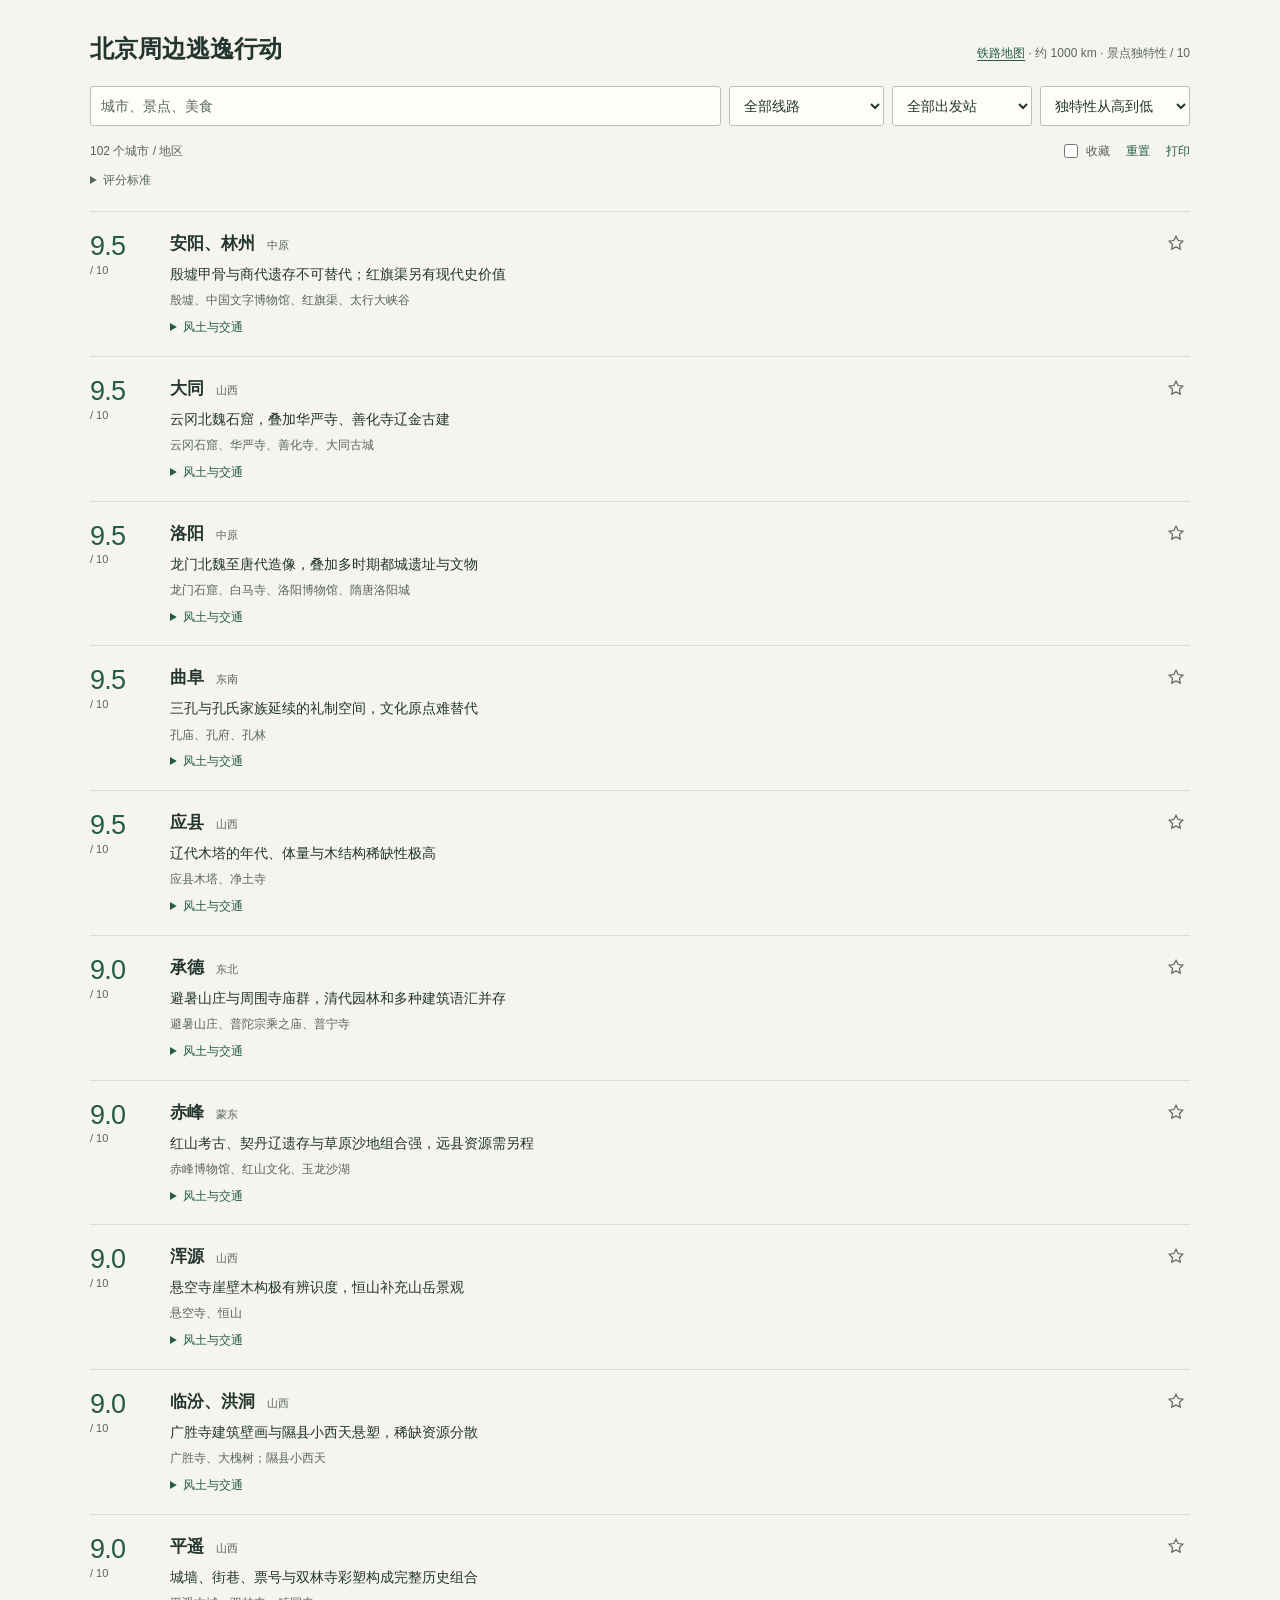
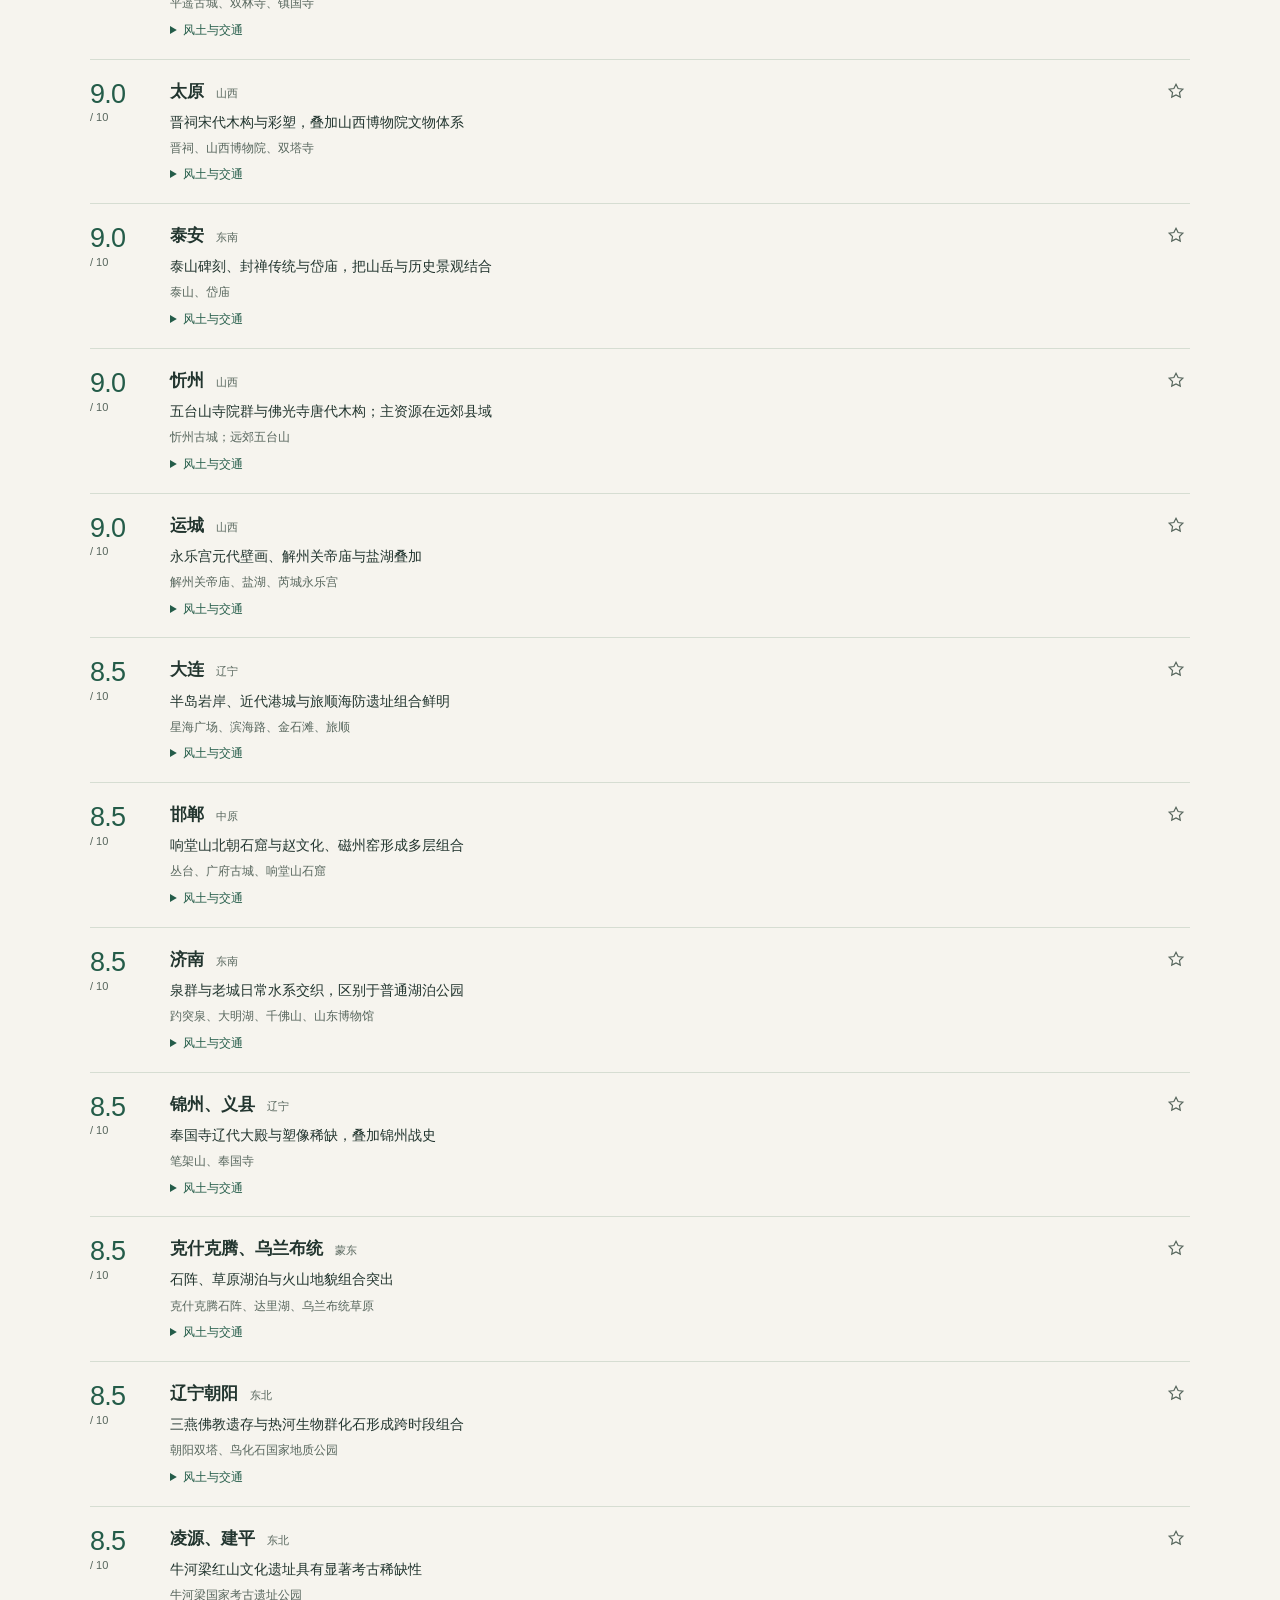
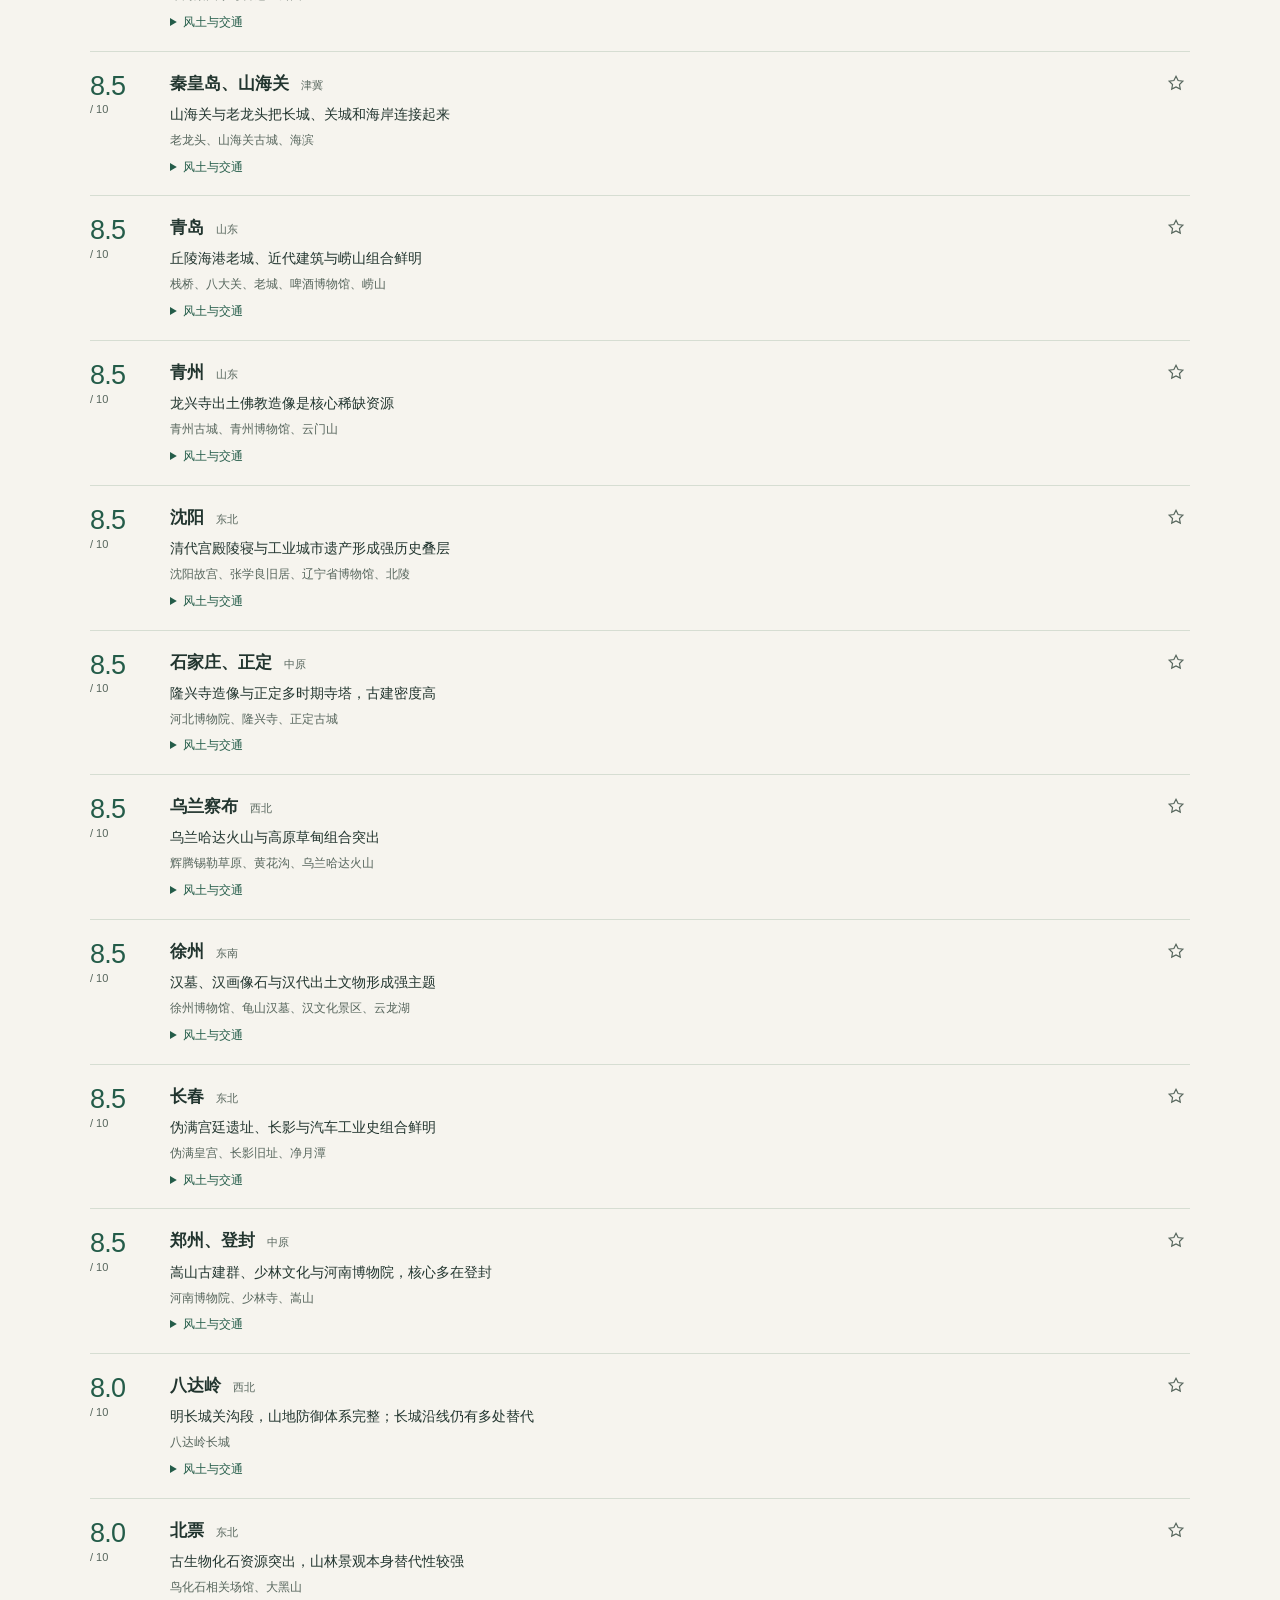
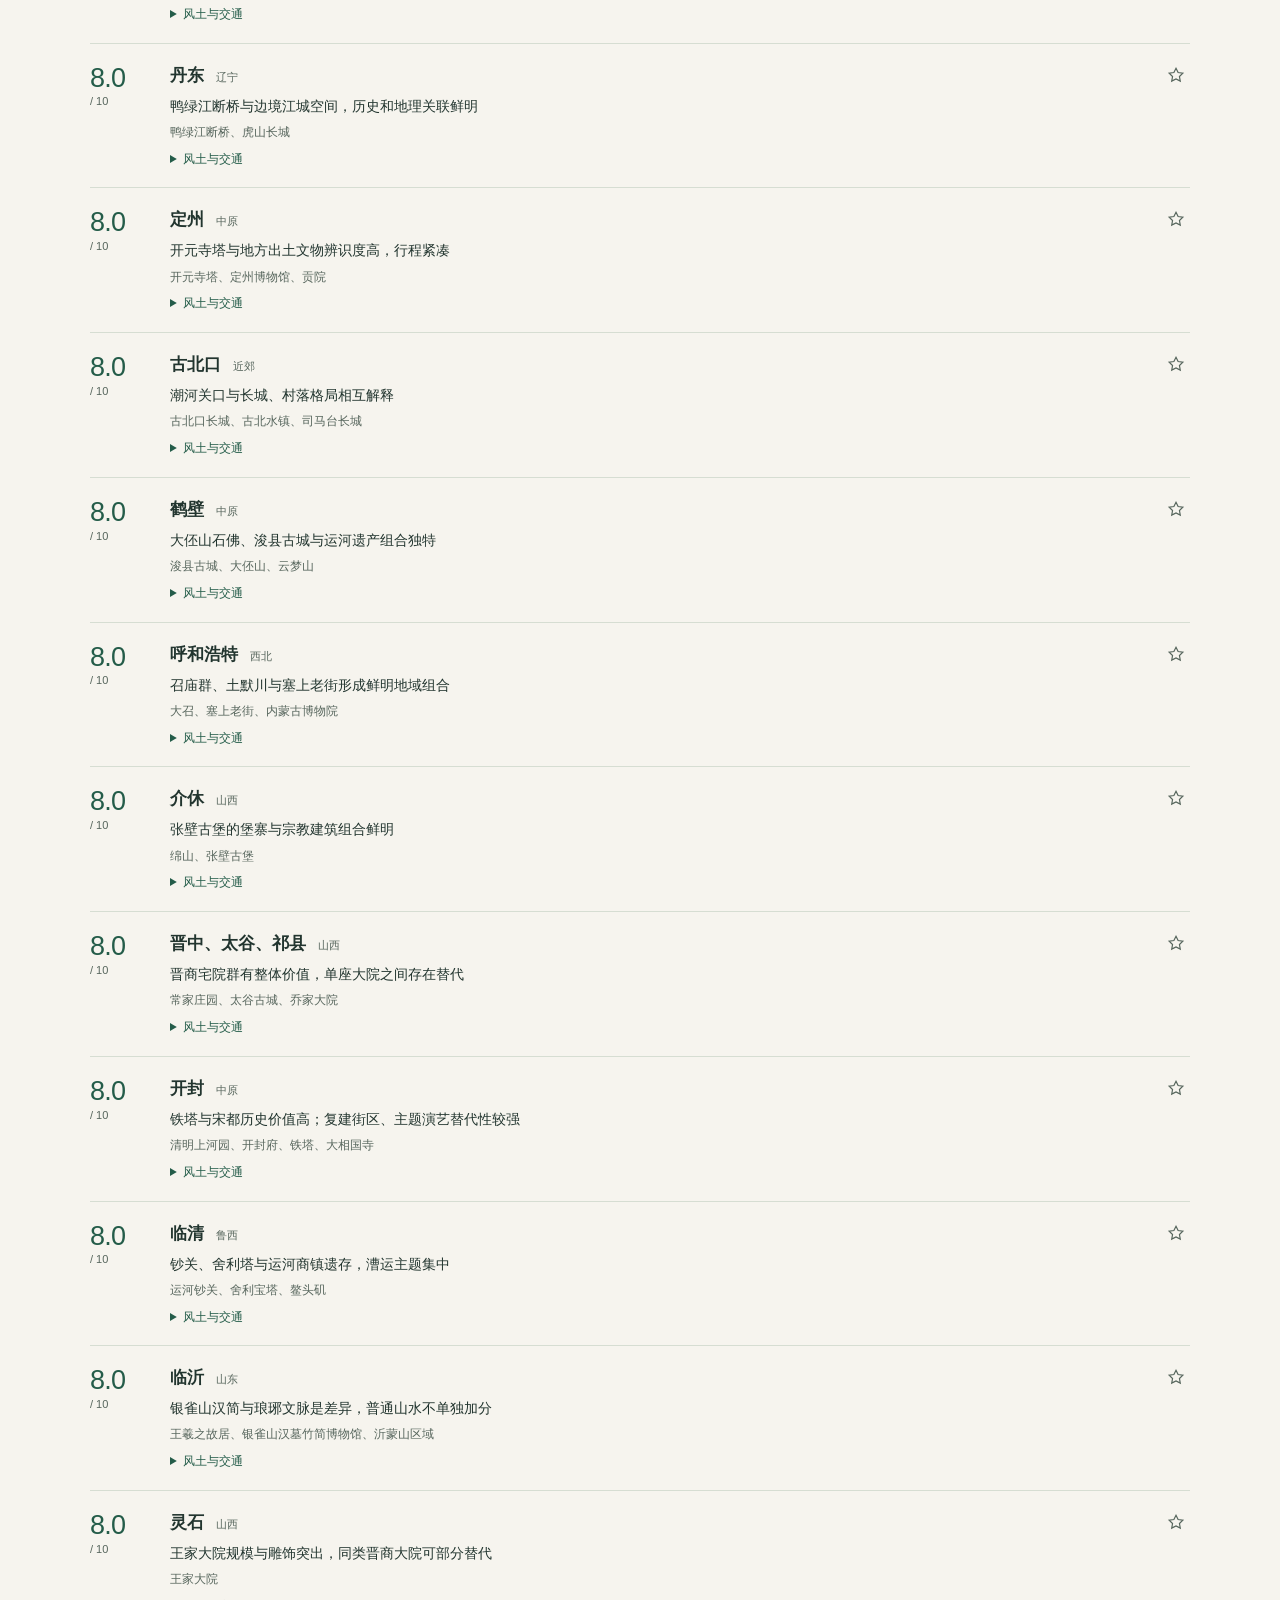
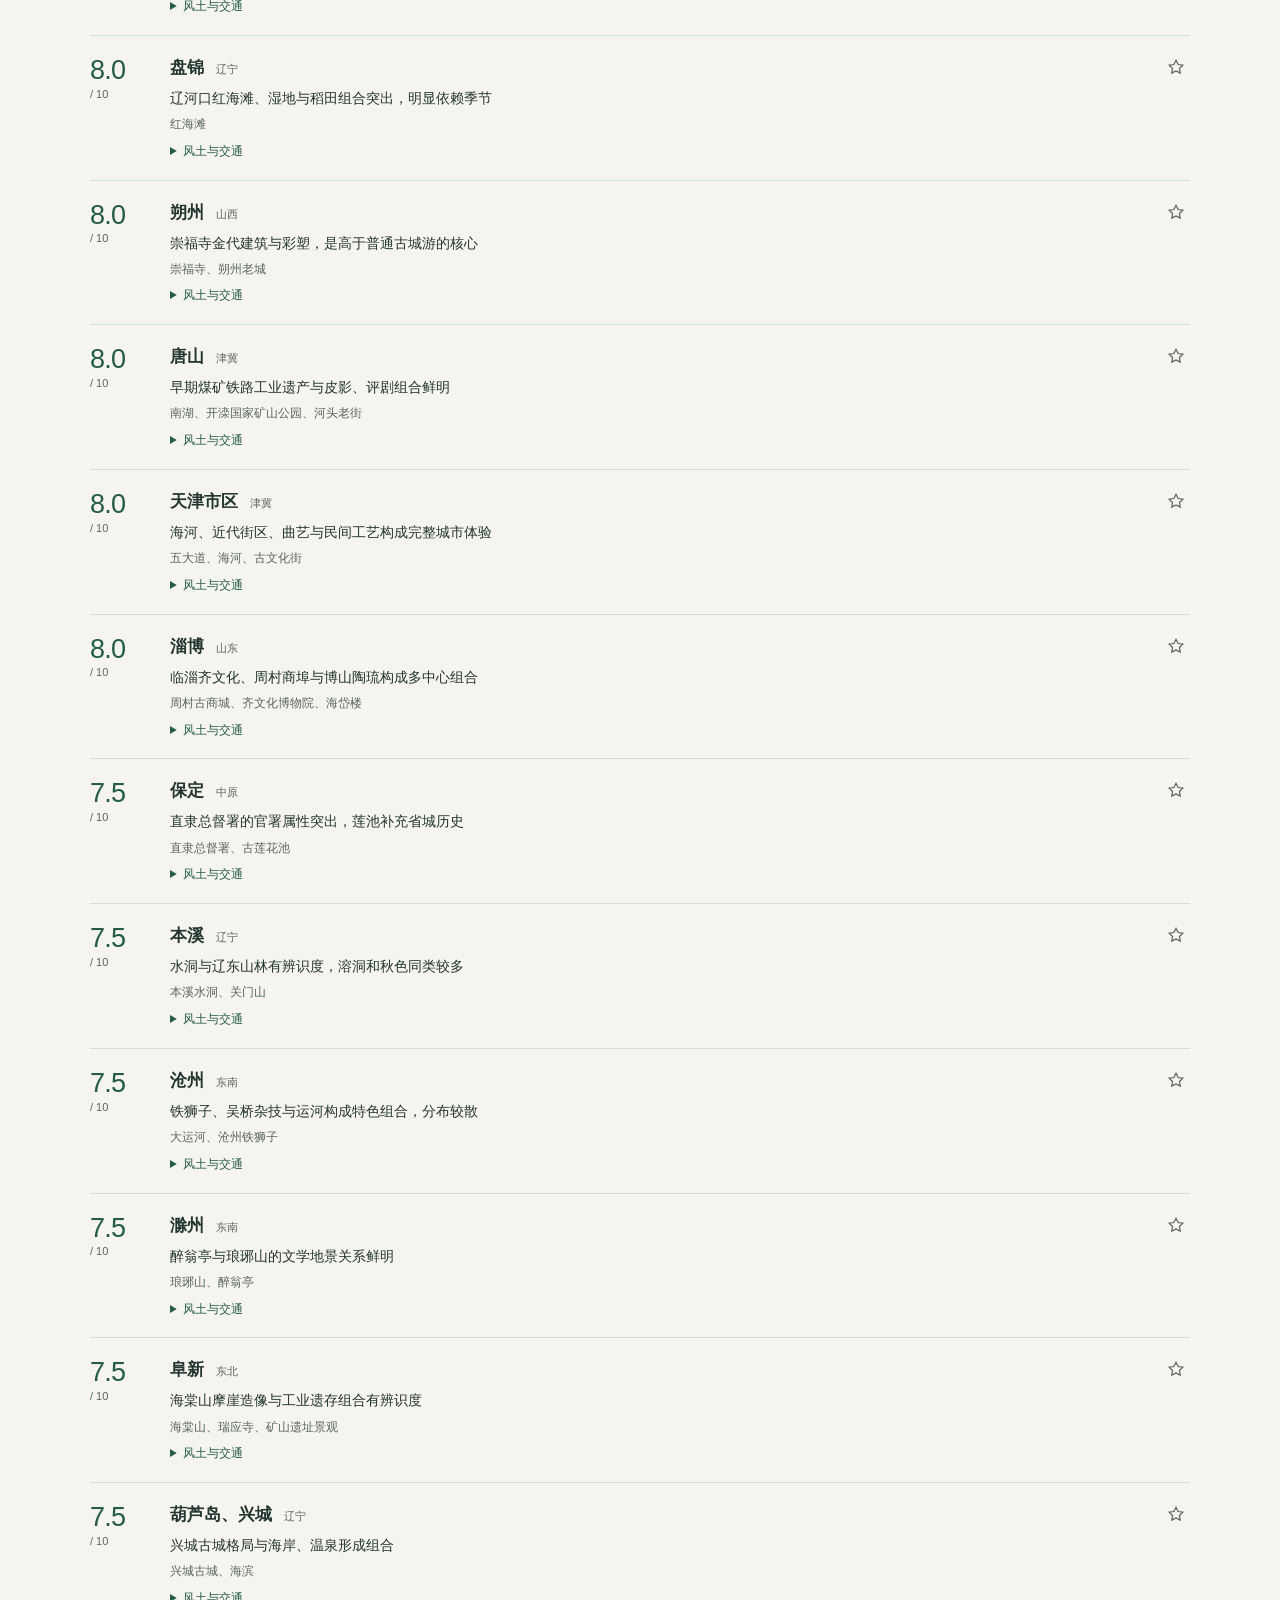
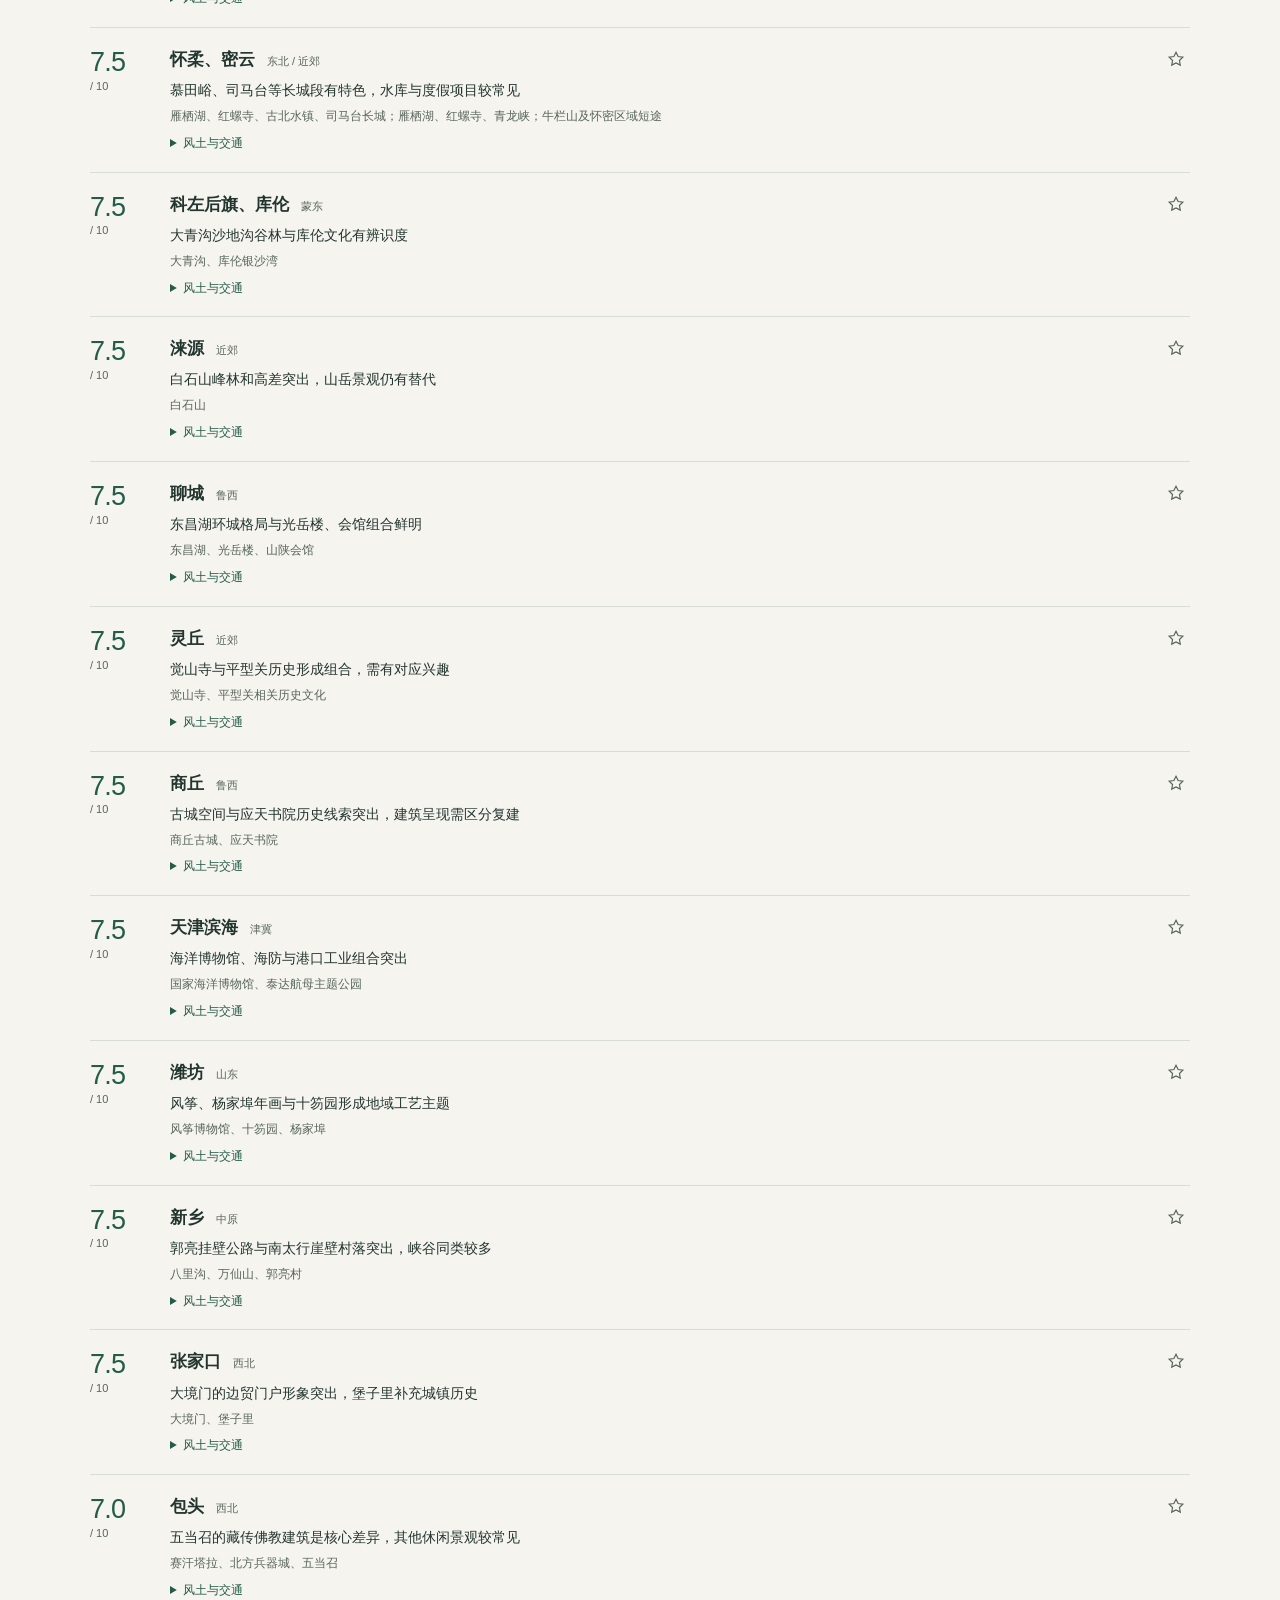
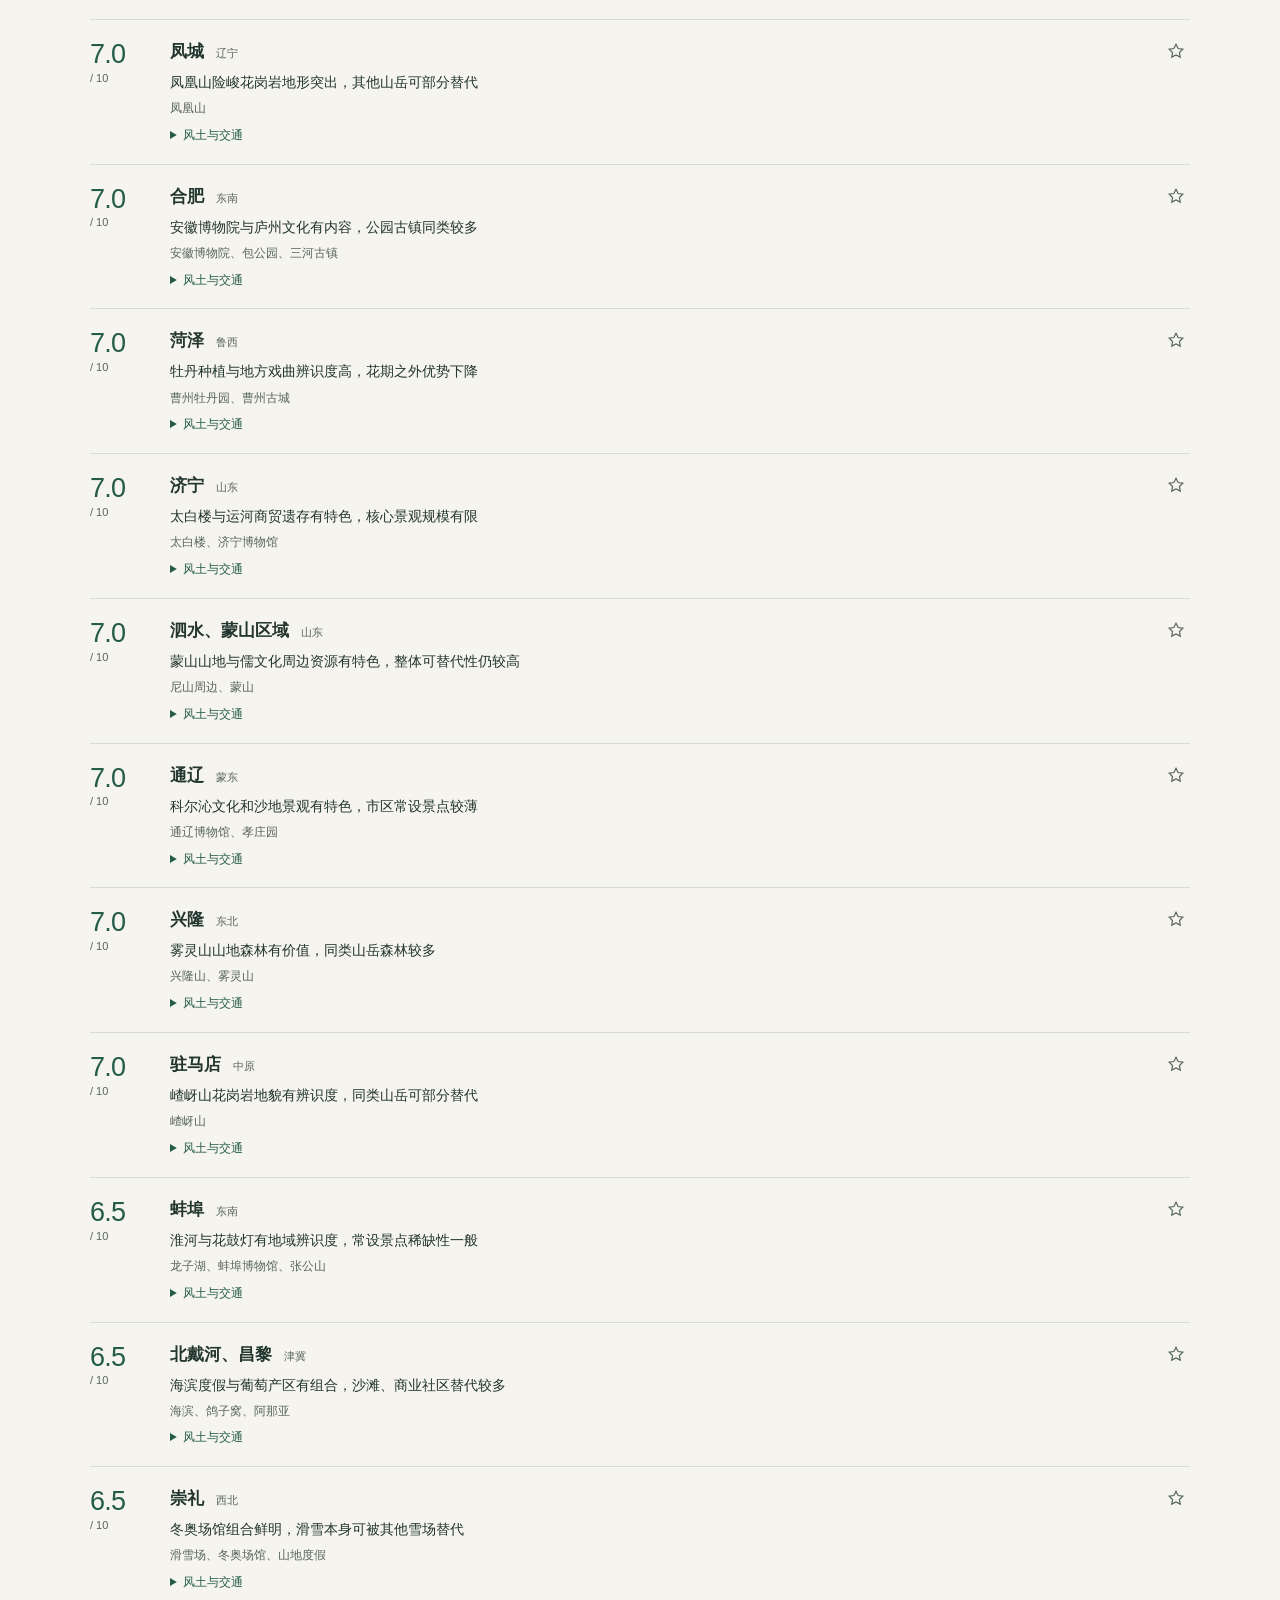
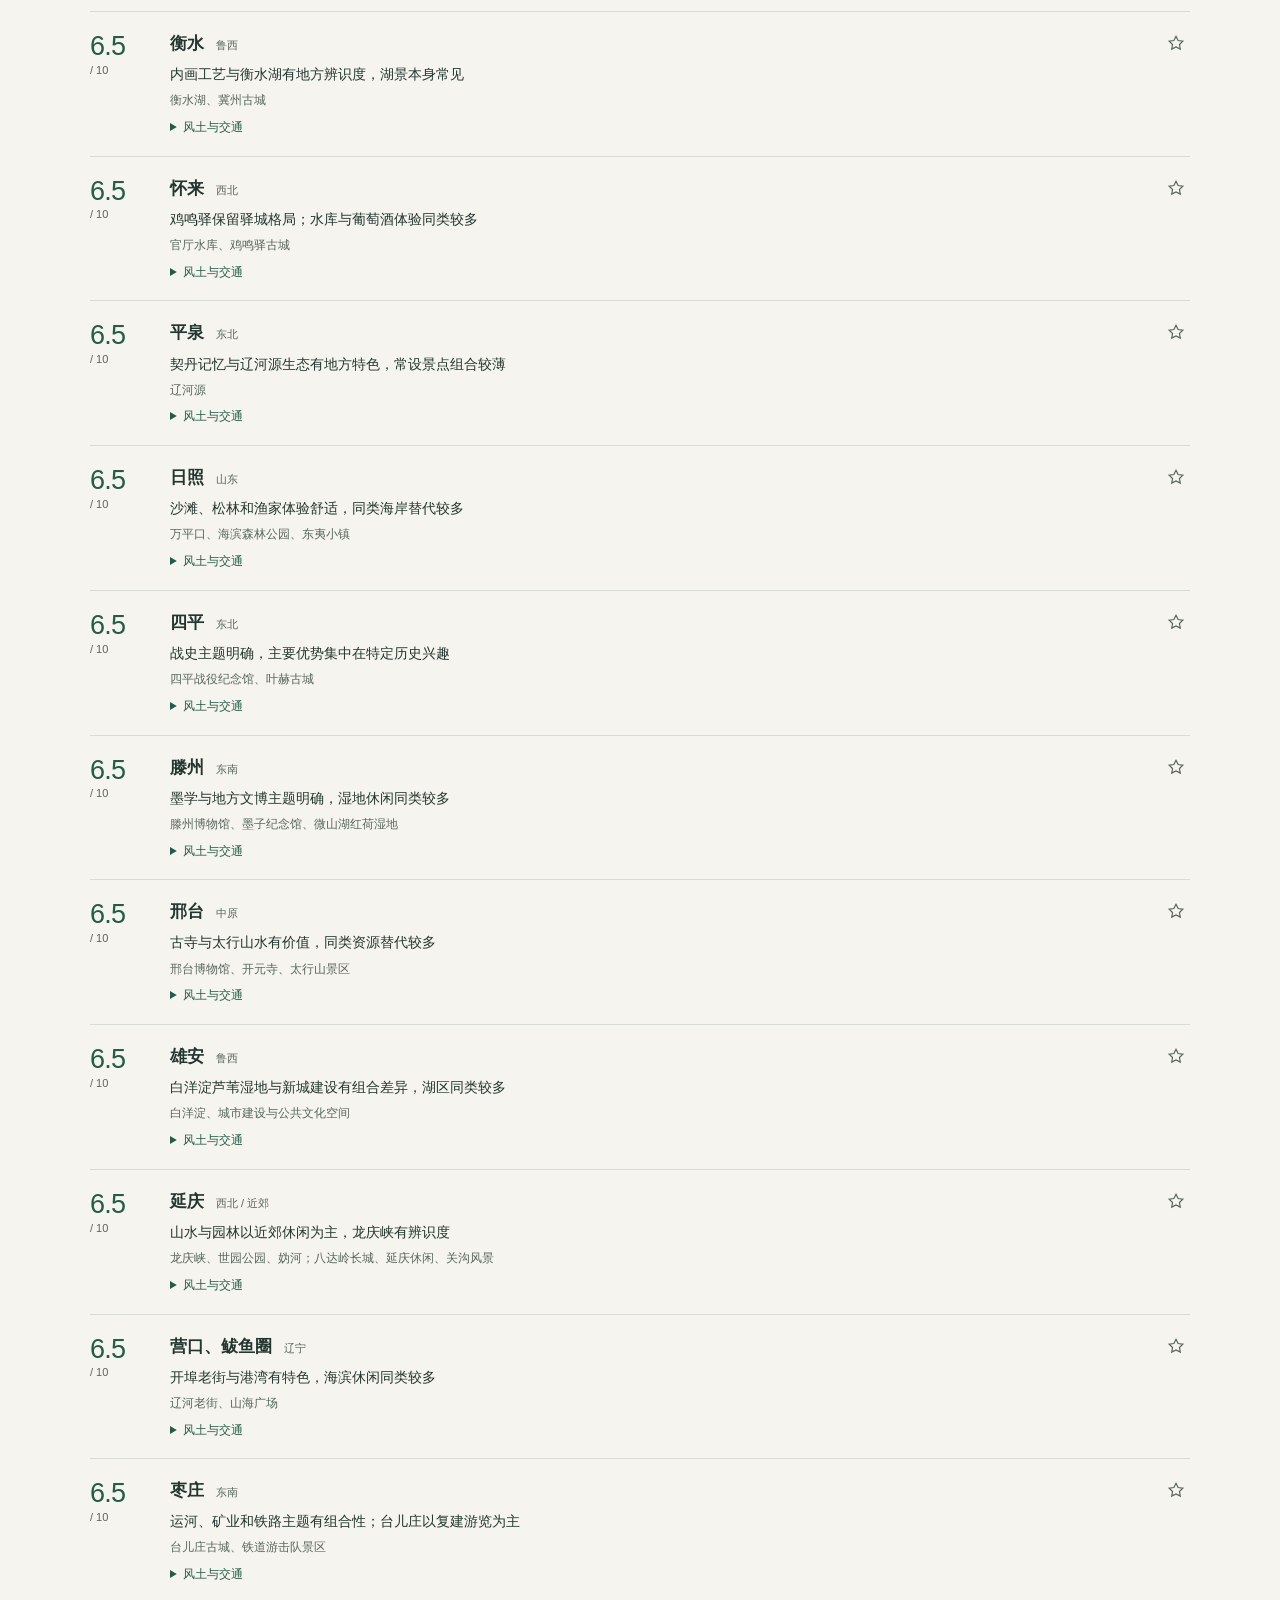
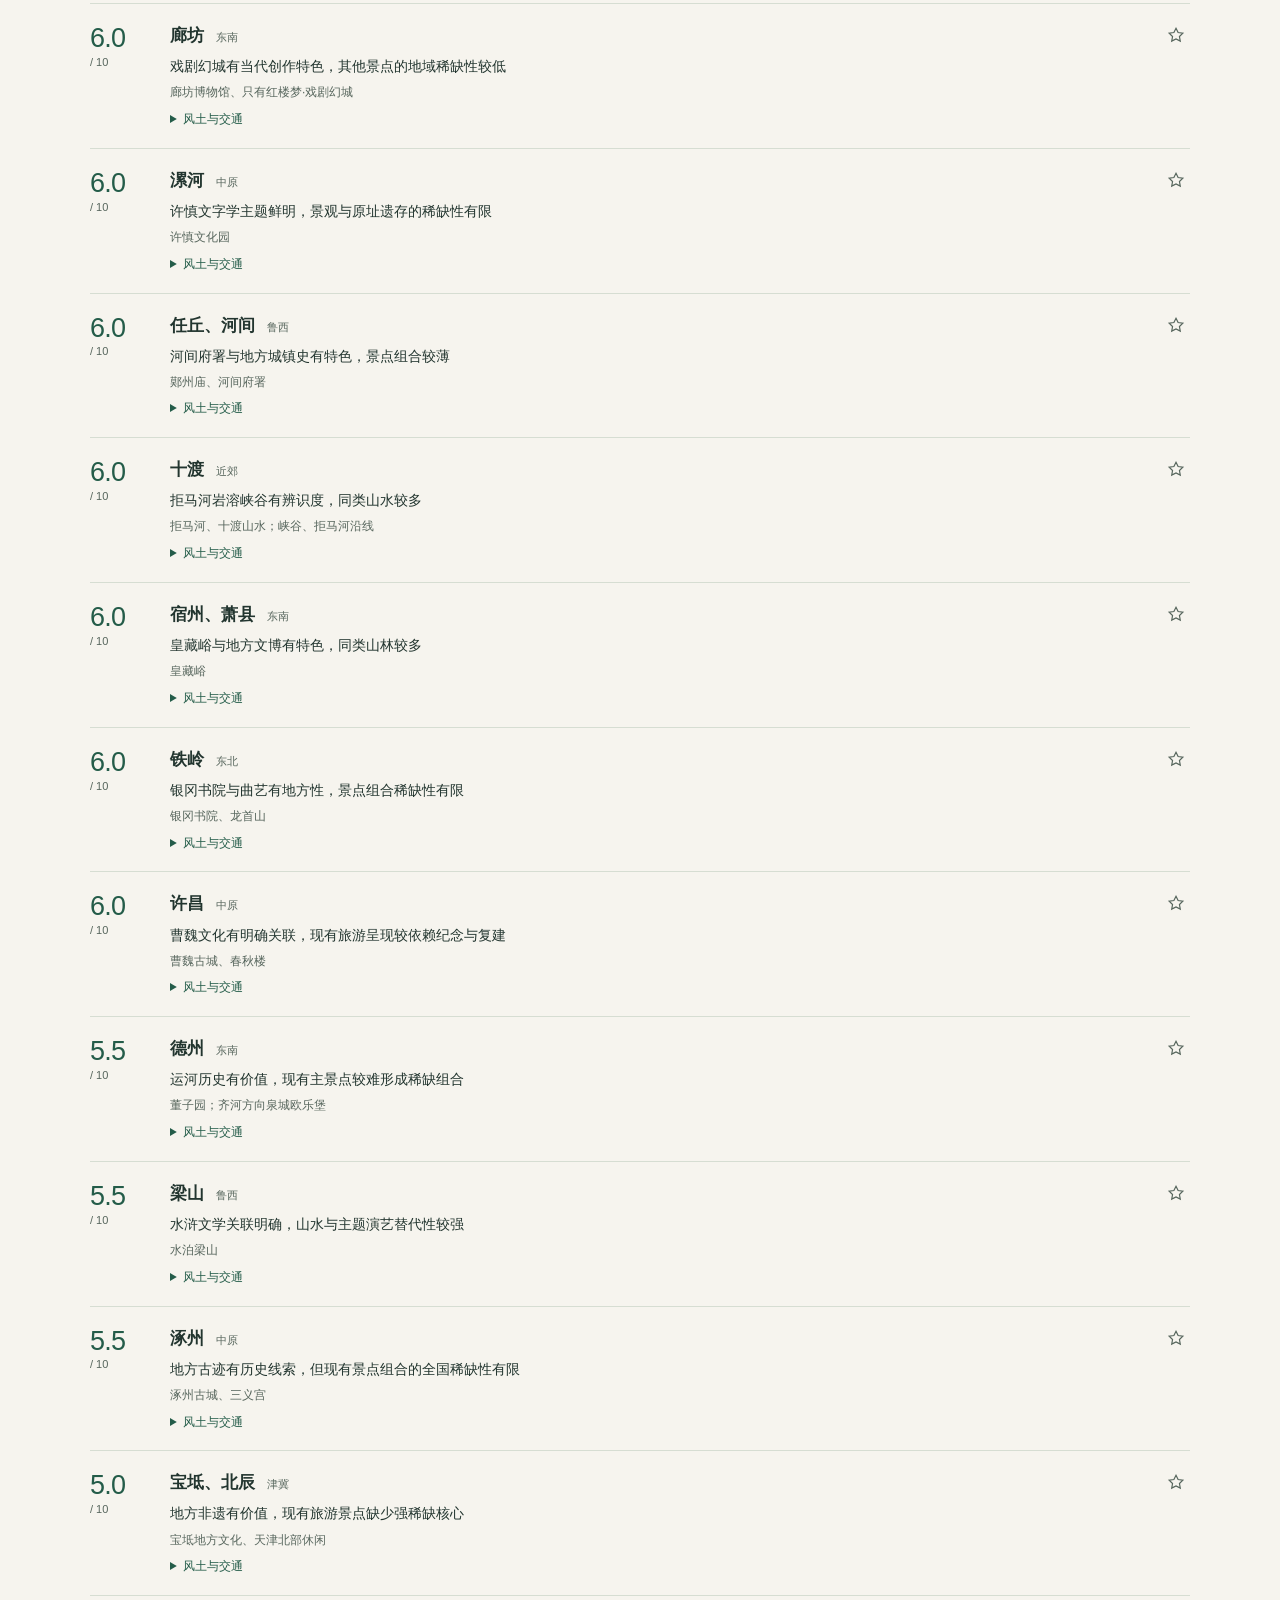
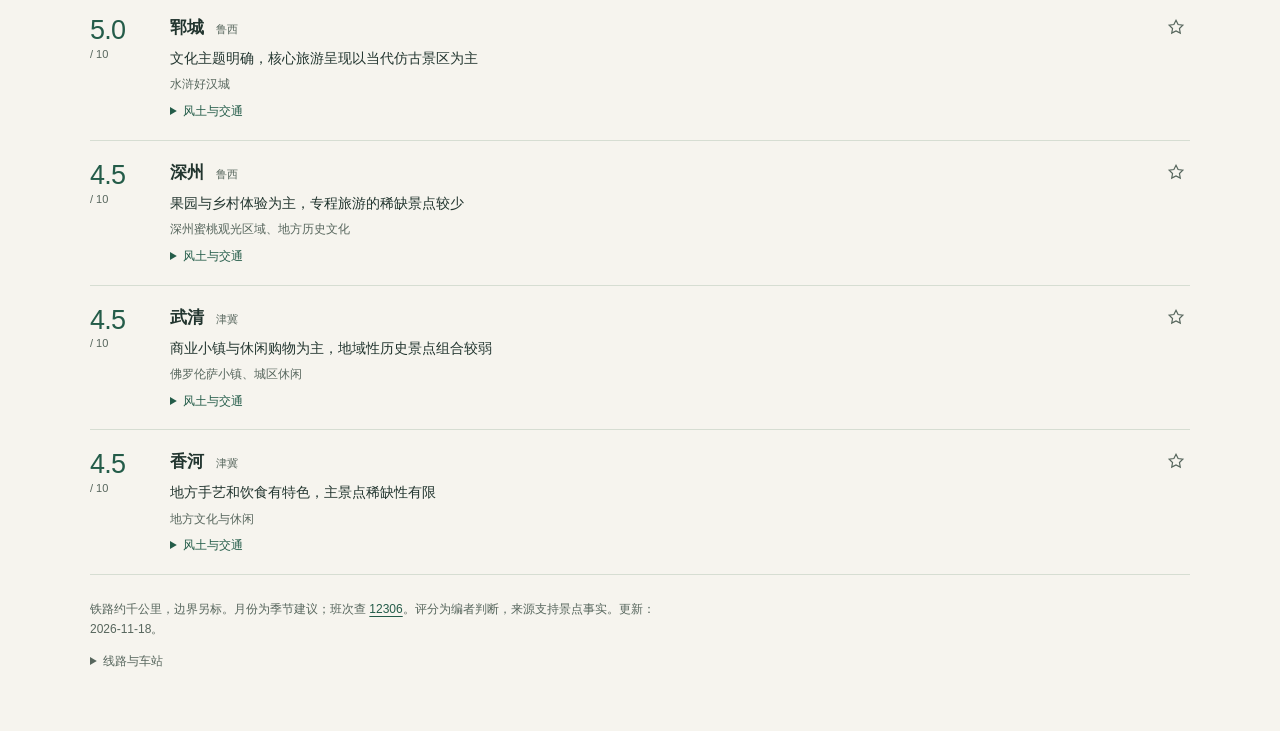
==== commit 0647508d: "Add real railway map and locally saved travel times" ====
--- a/北京铁路旅行清单.html
+++ b/北京铁路旅行清单.html
@@ -4,7 +4,7 @@
 @media(max-width:850px){.filters{grid-template-columns:repeat(2,minmax(0,1fr))}.filters input{grid-column:1/-1}.filters select:last-child{grid-column:1/-1}.bar{align-items:start}.actions{gap:10px}main{padding:24px 20px 40px}}
 @media(max-width:520px){main{padding:20px 16px 35px}header{display:block}h1{font-size:21px}header p{margin-top:5px}.place{grid-template-columns:45px minmax(0,1fr) 24px;gap:10px;padding:16px 0}.score{font-size:24px}.heading h2{font-size:16px}.heading{gap:4px 10px}.reason{font-size:13px}.facts,.station-list{grid-template-columns:1fr}.bar{gap:8px;flex-wrap:wrap}.actions{gap:12px}.sights{line-height:1.8}}
 @media print{main{padding:0}.filters,.bar,.star,.method{display:none}.place{break-inside:avoid}.score{font-size:22px}.detail{font-size:11px}footer{font-size:10px}body{background:#fff}}
-</style></head><body><main><header><h1>北京周边逃逸行动</h1><p>约 1000 km · 景点独特性 / 10</p></header>
+</style></head><body><main><header><h1>北京周边逃逸行动</h1><p><a href="beijing_real_rail_map_v2.html">铁路地图</a> · 约 1000 km · 景点独特性 / 10</p></header>
 <div class="filters"><input id="q" type="search" aria-label="搜索城市、景点、美食" placeholder="城市、景点、美食"><select id="route" aria-label="线路"><option value="">全部线路</option></select><select id="station" aria-label="北京出发站"><option value="">全部出发站</option></select><select id="sort" aria-label="排序"><option value="score">独特性从高到低</option><option value="route">按线路排列</option><option value="name">按城市名称</option></select></div>
 <div class="bar"><span id="count" role="status" aria-live="polite" tabindex="-1"></span><div class="actions"><label><input id="saved" type="checkbox">收藏</label><button id="reset">重置</button><button id="print">打印</button></div></div>
 <details class="method"><summary>评分标准</summary><p>主观评分：看景点稀缺性、原真性与地域辨识度。9—10：很难替代；7—8.5：特色鲜明；5—6.5：同类较多；低于 5：以通用休闲为主。评价范围为本条所列景点，含注明的远郊县域。</p></details>
